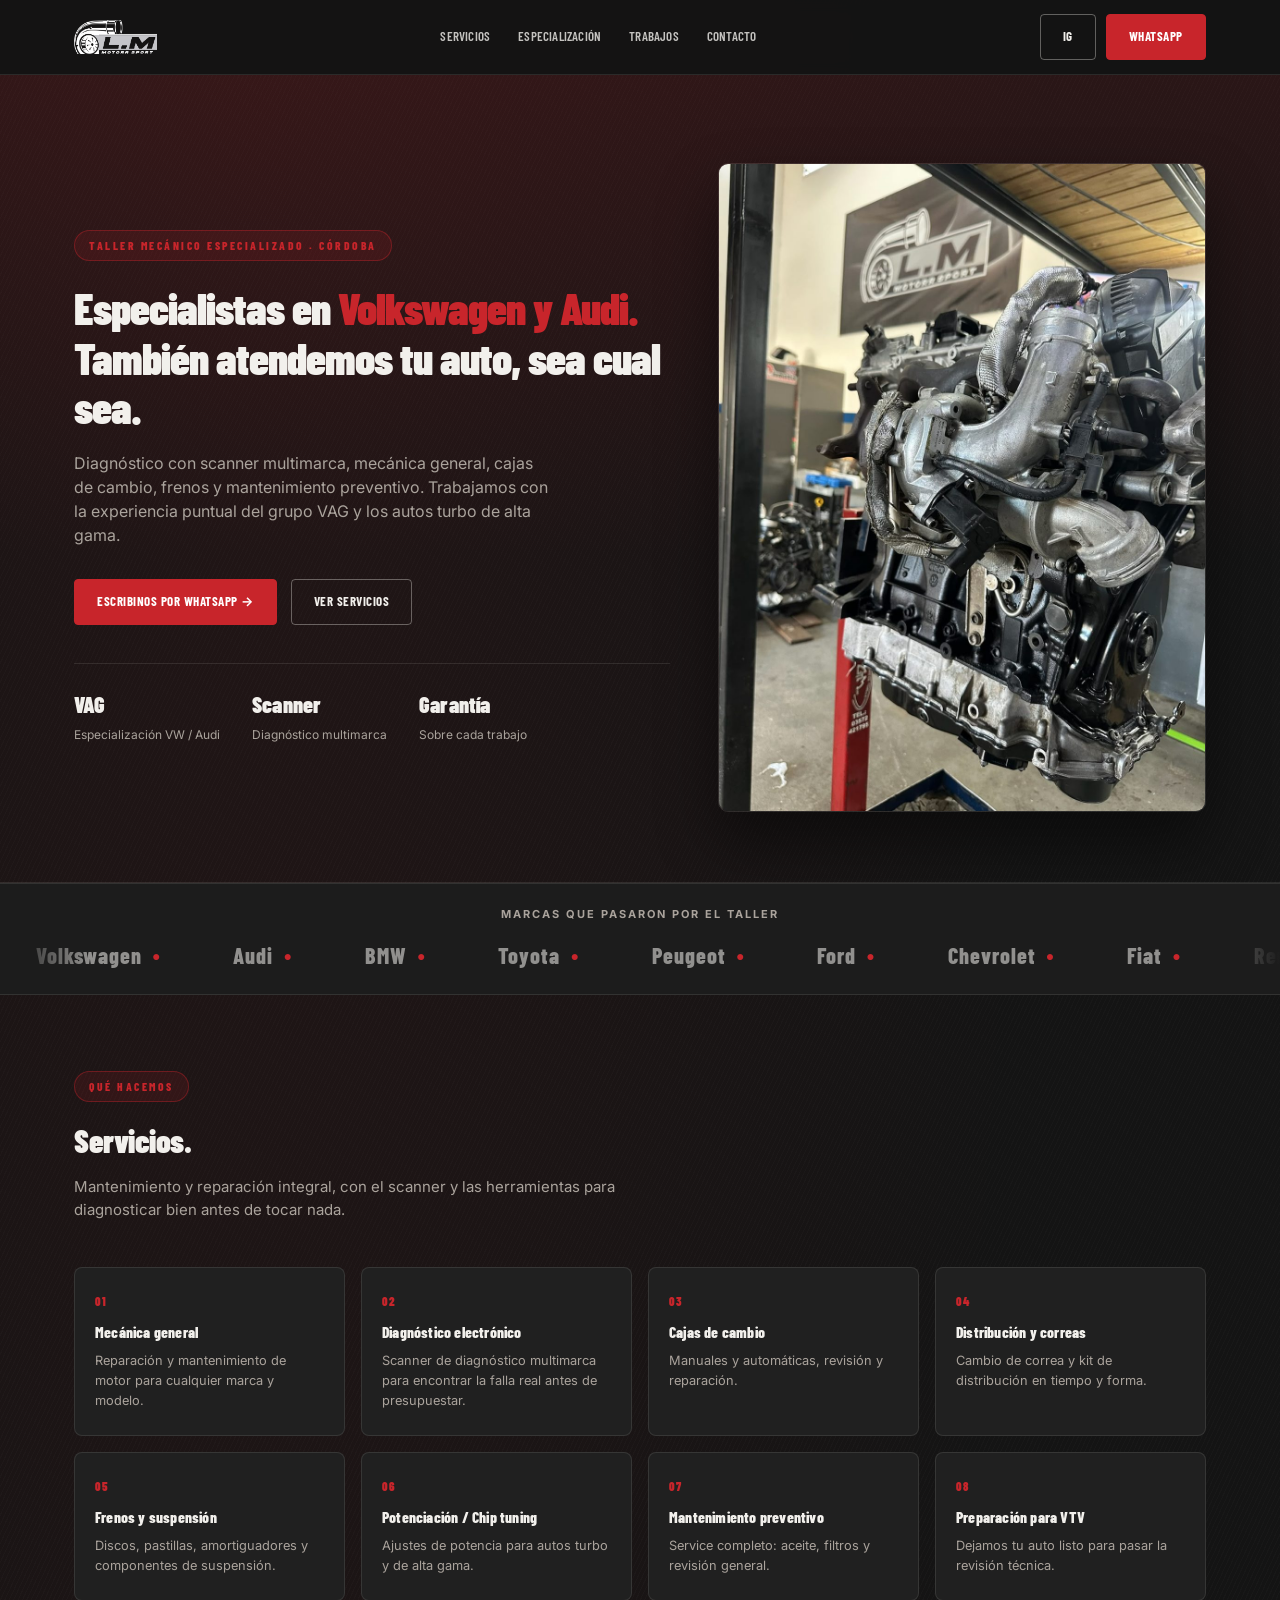
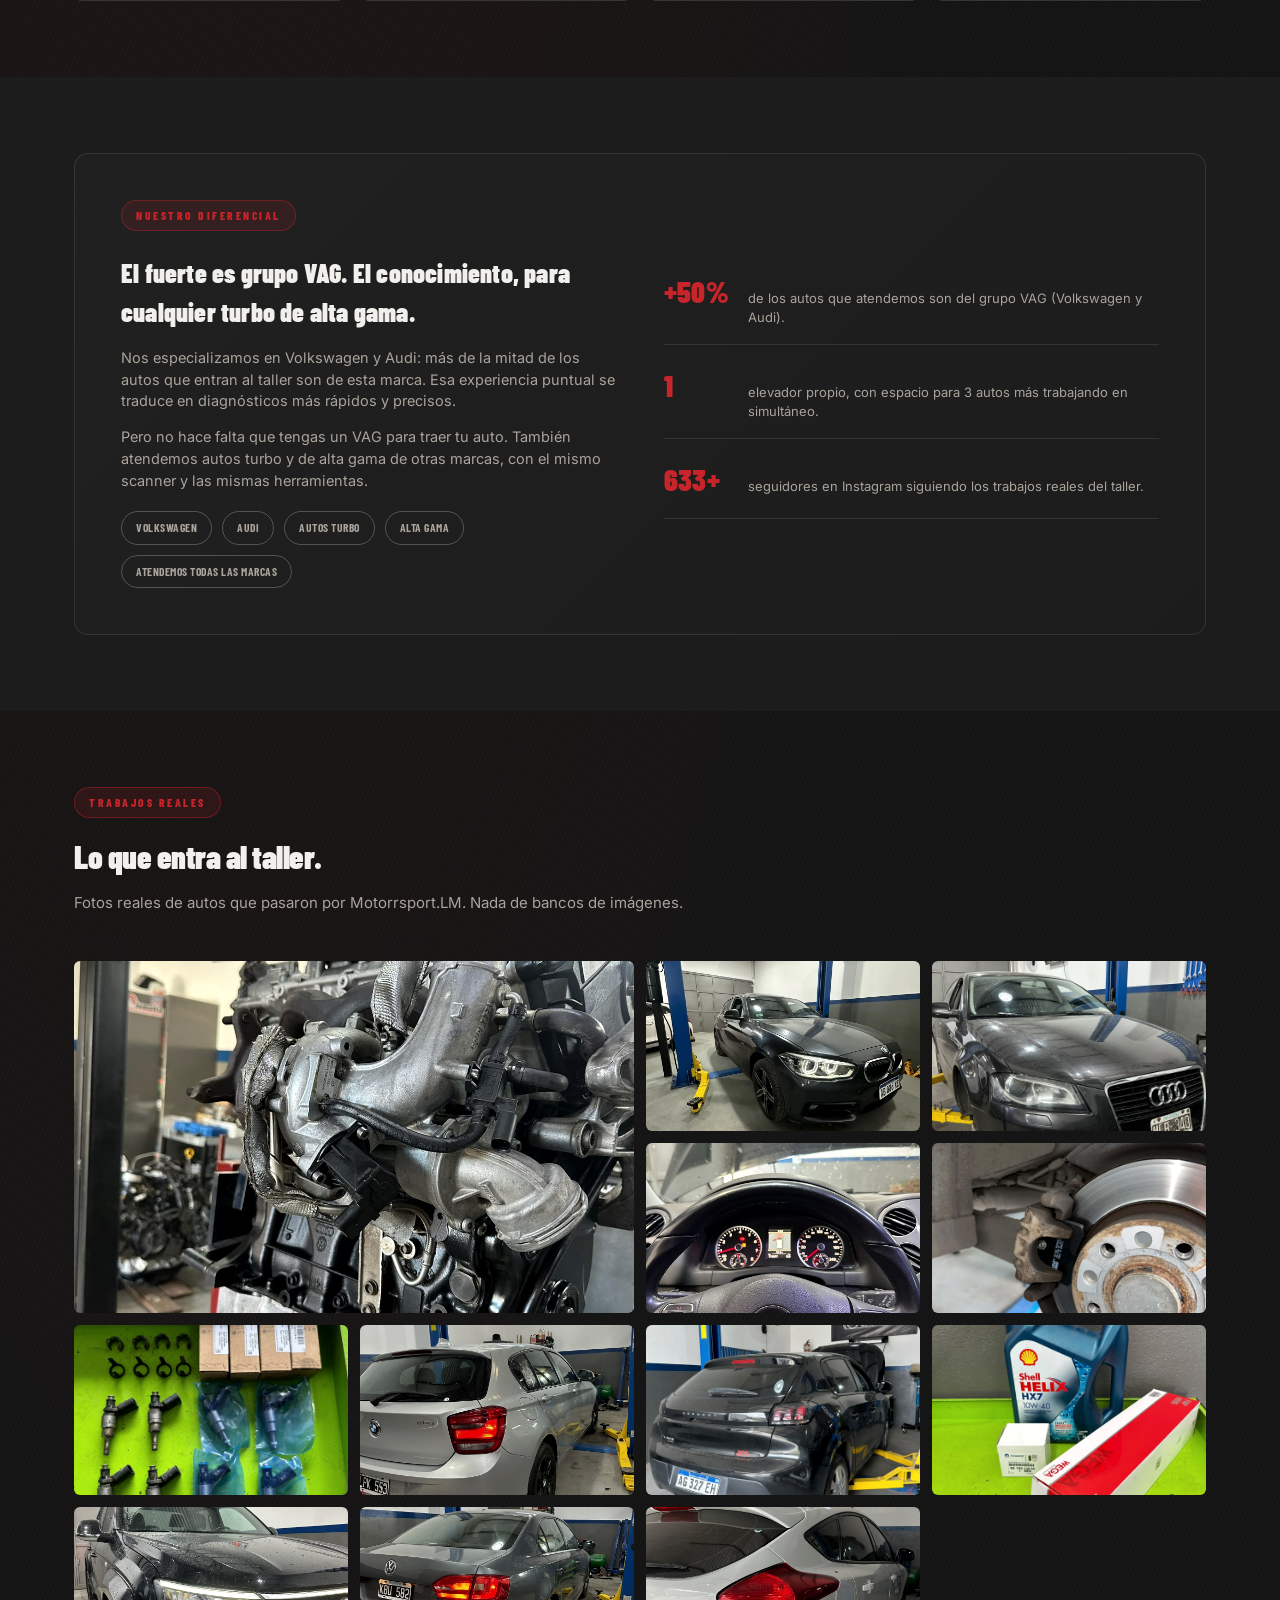
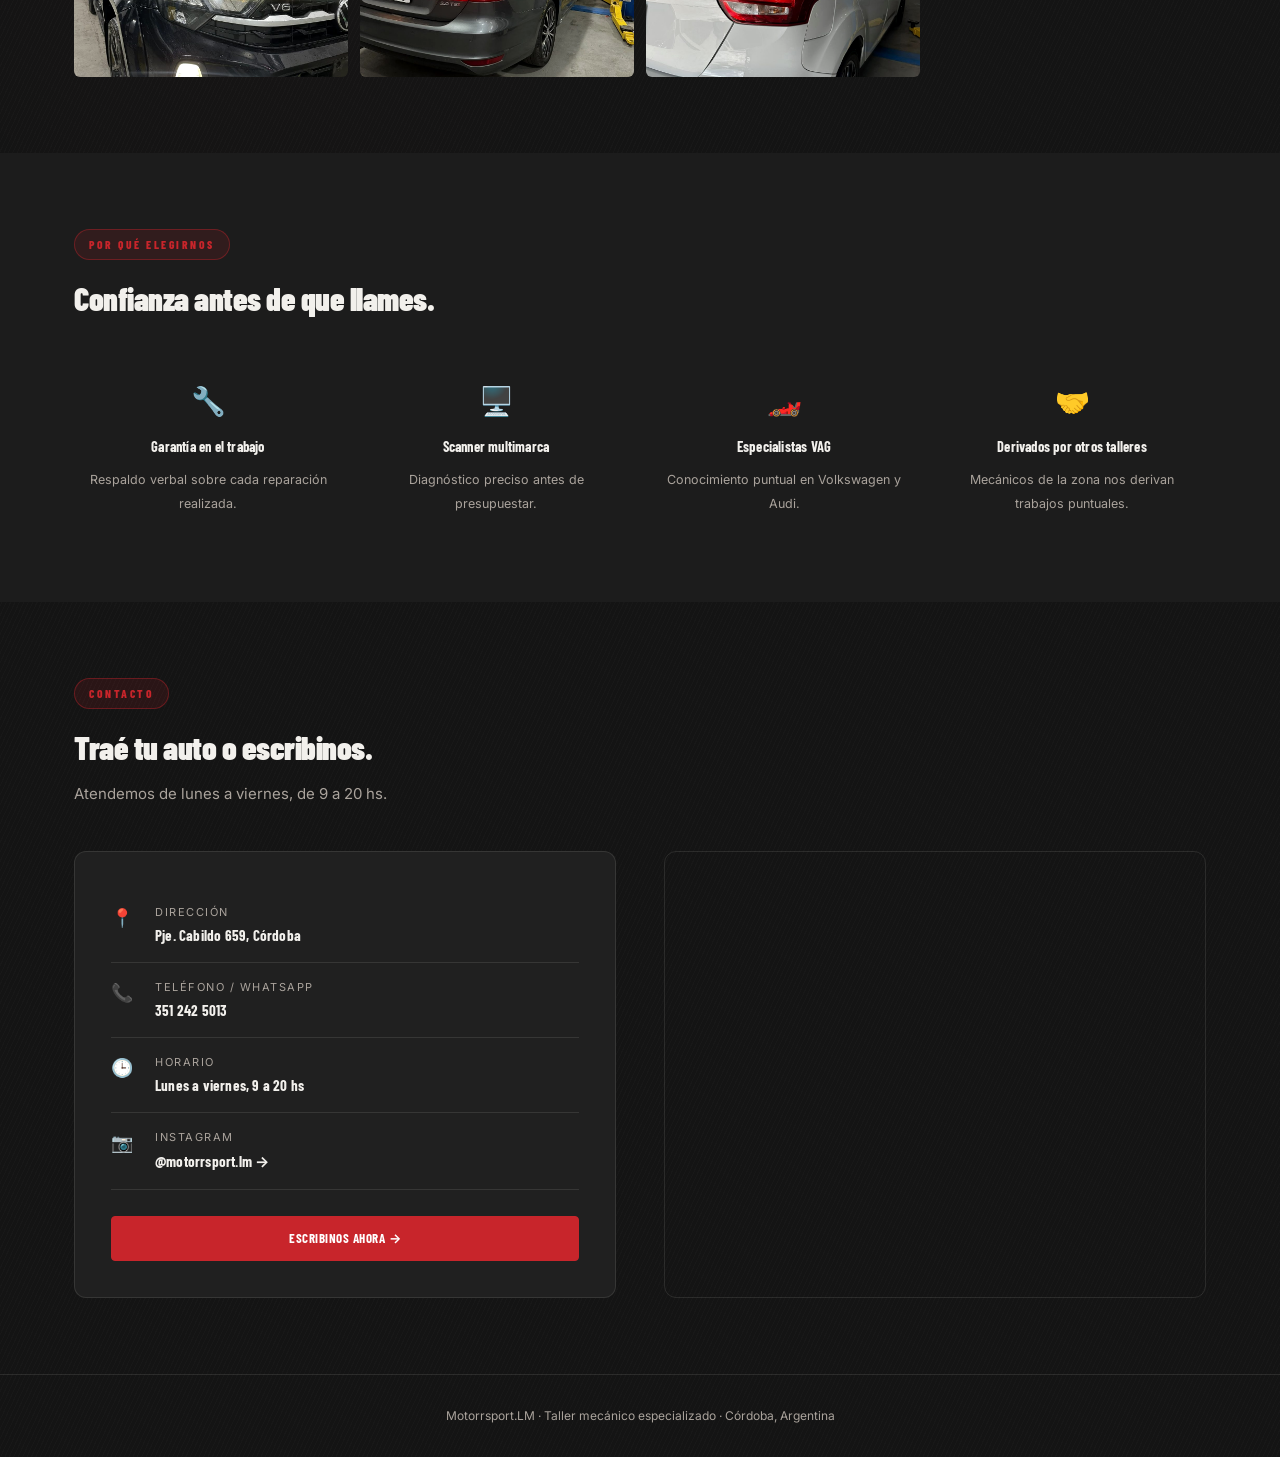
==== index.html @ f55eea0f "Agregar boton de Instagram y carrusel de marcas atendidas" ====
<!DOCTYPE html>
<html lang="es">
<head>
<meta charset="UTF-8"/>
<meta name="viewport" content="width=device-width, initial-scale=1.0"/>
<title>Motorrsport.LM | Taller mecánico especializado en VAG — Córdoba</title>
<meta name="description" content="Taller mecánico especializado en Volkswagen y Audi en Córdoba. Diagnóstico con scanner multimarca, mecánica general, cajas de cambio, frenos y más. También atendemos otras marcas."/>
<link rel="preconnect" href="https://fonts.googleapis.com">
<link rel="preconnect" href="https://fonts.gstatic.com" crossorigin>
<link href="https://fonts.googleapis.com/css2?family=Barlow+Condensed:wght@600;700;800;900&family=Inter:wght@400;500;600;700&display=swap" rel="stylesheet">
<style>
:root{
  --bg:#141414;
  --bg2:#1c1c1c;
  --panel:#202020;
  --red:#C8252B;
  --red2:#8f1c21;
  --ink:#F2F0EC;
  --muted:#aaa39c;
  --line:rgba(242,240,236,.1);
}
*{margin:0;padding:0;box-sizing:border-box;}
html{scroll-behavior:smooth;}
body{
  background:var(--bg);
  color:var(--ink);
  font-family:'Inter',-apple-system,BlinkMacSystemFont,Arial,sans-serif;
  line-height:1.5;
}
h1,h2,h3,
.nav-links a,
.eyebrow,
.btn,
.svc-title,
.svc-num,
.vag-box h3,
.vag-stat b,
.sec-head h2,
.hero-facts .f b,
.trust-card b,
.c-v,
.tag{
  font-family:'Barlow Condensed','Inter',sans-serif;
  letter-spacing:.2px;
}
img{max-width:100%;display:block;}
a{color:inherit;}
.wrap{max-width:1180px;margin:0 auto;padding:0 24px;}

/* textura metálica sutil de fondo */
.metal-bg{
  background-image:
    repeating-linear-gradient(115deg, rgba(255,255,255,.015) 0px, rgba(255,255,255,.015) 1px, transparent 1px, transparent 4px),
    radial-gradient(ellipse at 20% 0%, rgba(200,37,43,.08), transparent 55%);
}

/* NAV */
header{
  position:sticky; top:0; z-index:50;
  background:rgba(20,20,20,.92);
  backdrop-filter:blur(6px);
  border-bottom:1px solid var(--line);
}
nav{display:flex;align-items:center;justify-content:space-between;padding:14px 0;}
.logo-nav img{height:34px;width:auto;}
.nav-links{display:flex;gap:28px;font-size:13px;letter-spacing:.5px;text-transform:uppercase;font-weight:600;}
.nav-links a{opacity:.8;text-decoration:none;transition:opacity .2s;}
.nav-links a:hover{opacity:1;color:var(--red);}
.btn{
  display:inline-flex;align-items:center;gap:8px;
  background:var(--red); color:#fff; font-weight:700; font-size:13px;
  letter-spacing:.5px; text-transform:uppercase;
  padding:12px 22px; border-radius:4px; text-decoration:none;
  border:1px solid var(--red);
  transition:background .2s;
}
.btn:hover{background:var(--red2);}
.btn-outline{background:transparent;border:1px solid rgba(242,240,236,.35);color:var(--ink);}
.btn-outline:hover{border-color:var(--red);color:var(--red);background:transparent;}
@media (max-width:760px){ .nav-links{display:none;} }

/* HERO */
.hero{
  position:relative;
  padding:88px 0 70px;
  border-bottom:1px solid var(--line);
  overflow:hidden;
}
.hero::before{
  content:'';position:absolute;inset:0;
  background:linear-gradient(180deg, rgba(200,37,43,.12), transparent 60%);
  pointer-events:none;
}
.hero-grid{display:grid;grid-template-columns:1.1fr .9fr;gap:48px;align-items:center;position:relative;z-index:2;}
@media (max-width:860px){ .hero-grid{grid-template-columns:1fr;} }
.eyebrow{
  display:inline-block; font-size:11.5px; font-weight:800; letter-spacing:2.5px;
  text-transform:uppercase; color:var(--red); background:rgba(200,37,43,.12);
  border:1px solid rgba(200,37,43,.4); padding:6px 14px; border-radius:100px; margin-bottom:22px;
}
h1{font-size:44px; line-height:1.12; font-weight:900; letter-spacing:-1px; margin-bottom:20px;}
h1 span{color:var(--red);}
.hero-desc{font-size:16px; color:var(--muted); max-width:480px; margin-bottom:32px;}
.hero-cta{display:flex; gap:14px; flex-wrap:wrap; margin-bottom:38px;}
.hero-facts{display:flex; gap:32px; border-top:1px solid var(--line); padding-top:24px;}
.hero-facts .f b{display:block; font-size:22px; font-weight:900;}
.hero-facts .f span{font-size:12px; color:var(--muted);}
.hero-photo{
  border-radius:10px; overflow:hidden; border:1px solid var(--line);
  box-shadow:0 30px 60px rgba(0,0,0,.45);
}

/* MARCAS MARQUEE */
.brands-strip{
  background:var(--bg2); border-top:1px solid var(--line); border-bottom:1px solid var(--line);
  padding:22px 0; overflow:hidden; position:relative;
}
.brands-strip::before, .brands-strip::after{
  content:''; position:absolute; top:0; bottom:0; width:90px; z-index:2; pointer-events:none;
}
.brands-strip::before{ left:0; background:linear-gradient(90deg, var(--bg2), transparent); }
.brands-strip::after{ right:0; background:linear-gradient(-90deg, var(--bg2), transparent); }
.brands-label{
  text-align:center; font-size:11px; letter-spacing:2px; text-transform:uppercase;
  color:var(--muted); margin-bottom:16px; font-weight:700;
}
.brands-track{display:flex; width:max-content; animation:brandsScroll 28s linear infinite;}
.brands-track:hover{animation-play-state:paused;}
.brand-item{
  display:flex; align-items:center; gap:10px;
  font-family:'Barlow Condensed',sans-serif; font-weight:800; font-size:22px; letter-spacing:1px;
  color:rgba(242,240,236,.55); white-space:nowrap; padding:0 36px;
}
.brand-item .dot{color:var(--red); font-size:14px;}
@keyframes brandsScroll{ from{transform:translateX(0);} to{transform:translateX(-50%);} }

/* SECTION HEAD */
.sec{padding:76px 0;}
.sec-head{max-width:620px; margin-bottom:46px;}
.sec-head .eyebrow{margin-bottom:14px;}
.sec-head h2{font-size:32px; font-weight:900; letter-spacing:-.5px; margin-bottom:12px;}
.sec-head p{color:var(--muted); font-size:15px;}
.alt{background:var(--bg2);}

/* SERVICIOS */
.servicios-grid{display:grid; grid-template-columns:repeat(4,1fr); gap:16px;}
@media (max-width:900px){ .servicios-grid{grid-template-columns:repeat(2,1fr);} }
@media (max-width:520px){ .servicios-grid{grid-template-columns:1fr;} }
.svc-card{
  background:var(--panel); border:1px solid var(--line); border-radius:8px;
  padding:24px 20px; transition:border-color .2s, transform .2s;
}
.svc-card:hover{border-color:var(--red); transform:translateY(-3px);}
.svc-num{font-size:12px; font-weight:900; color:var(--red); margin-bottom:10px; letter-spacing:1px;}
.svc-title{font-size:15.5px; font-weight:800; margin-bottom:8px;}
.svc-desc{font-size:12.8px; color:var(--muted); line-height:1.55;}

/* ESPECIALIZACION */
.vag-box{
  display:grid; grid-template-columns:1fr 1fr; gap:48px; align-items:center;
  background:linear-gradient(135deg, var(--panel), var(--bg2));
  border:1px solid var(--line); border-radius:14px; padding:46px;
}
@media (max-width:860px){ .vag-box{grid-template-columns:1fr; padding:30px;} }
.vag-box h3{font-size:26px; font-weight:900; margin-bottom:16px;}
.vag-box p{color:var(--muted); font-size:14.5px; margin-bottom:14px;}
.tag-row{display:flex; gap:10px; flex-wrap:wrap; margin-top:20px;}
.tag{
  font-size:11.5px; font-weight:700; letter-spacing:.5px; text-transform:uppercase;
  border:1px solid rgba(242,240,236,.25); padding:7px 14px; border-radius:100px; color:var(--muted);
}
.vag-stats{display:flex; flex-direction:column; gap:18px;}
.vag-stat{display:flex; align-items:baseline; gap:14px; border-bottom:1px solid var(--line); padding-bottom:16px;}
.vag-stat b{font-size:30px; font-weight:900; color:var(--red); min-width:70px;}
.vag-stat span{font-size:13px; color:var(--muted);}

/* GALERIA */
.gallery-grid{
  display:grid; grid-template-columns:repeat(4,1fr); grid-auto-rows:170px; gap:12px;
}
.gallery-grid img{width:100%; height:100%; object-fit:cover; border-radius:6px; filter:grayscale(.1) contrast(1.05);}
.gallery-grid .big{grid-column:span 2; grid-row:span 2;}
@media (max-width:900px){ .gallery-grid{grid-template-columns:repeat(2,1fr); grid-auto-rows:150px;} .gallery-grid .big{grid-column:span 2; grid-row:span 1;} }

/* CONFIANZA */
.trust-grid{display:grid; grid-template-columns:repeat(4,1fr); gap:20px;}
@media (max-width:900px){ .trust-grid{grid-template-columns:repeat(2,1fr);} }
.trust-card{text-align:center; padding:12px;}
.trust-ico{font-size:28px; margin-bottom:14px;}
.trust-card b{display:block; font-size:14.5px; margin-bottom:8px;}
.trust-card span{font-size:12.5px; color:var(--muted);}

/* CONTACTO */
.contact-grid{display:grid; grid-template-columns:1fr 1fr; gap:48px;}
@media (max-width:860px){ .contact-grid{grid-template-columns:1fr;} }
.contact-card{background:var(--panel); border:1px solid var(--line); border-radius:12px; padding:36px;}
.c-row{display:flex; gap:16px; padding:16px 0; border-bottom:1px solid var(--line);}
.c-row:last-child{border-bottom:none;}
.c-ico{font-size:18px; width:28px;}
.c-t{font-size:11px; letter-spacing:1.5px; text-transform:uppercase; color:var(--muted); margin-bottom:3px;}
.c-v{font-size:15px; font-weight:700;}
.map-frame{border-radius:12px; overflow:hidden; border:1px solid var(--line); min-height:320px;}
.map-frame iframe{width:100%; height:100%; min-height:320px; border:0; filter:invert(.92) hue-rotate(180deg) contrast(.9);}

footer{border-top:1px solid var(--line); padding:32px 0; text-align:center; font-size:12px; color:var(--muted);}
.fade-in{opacity:0; transform:translateY(16px); transition:opacity .6s ease, transform .6s ease;}
.fade-in.show{opacity:1; transform:none;}
</style>
</head>
<body class="metal-bg">

<header>
  <div class="wrap">
    <nav>
      <div class="logo-nav"><img src="assets/logo-blanco.png" alt="Motorrsport.LM"/></div>
      <div class="nav-links">
        <a href="#servicios">Servicios</a>
        <a href="#especializacion">Especialización</a>
        <a href="#trabajos">Trabajos</a>
        <a href="#contacto">Contacto</a>
      </div>
      <div style="display:flex; gap:10px;">
        <a class="btn btn-outline" href="https://instagram.com/motorrsport.lm" target="_blank" rel="noopener" aria-label="Instagram">IG</a>
        <a class="btn" href="https://wa.me/5493512425013?text=Hola!%20Quiero%20consultar%20sobre%20mi%20auto" target="_blank" rel="noopener">WhatsApp</a>
      </div>
    </nav>
  </div>
</header>

<section class="hero">
  <div class="wrap hero-grid">
    <div>
      <div class="eyebrow">Taller mecánico especializado · Córdoba</div>
      <h1>Especialistas en <span>Volkswagen y Audi.</span><br/>También atendemos tu auto, sea cual sea.</h1>
      <p class="hero-desc">Diagnóstico con scanner multimarca, mecánica general, cajas de cambio, frenos y mantenimiento preventivo. Trabajamos con la experiencia puntual del grupo VAG y los autos turbo de alta gama.</p>
      <div class="hero-cta">
        <a class="btn" href="https://wa.me/5493512425013?text=Hola!%20Quiero%20consultar%20sobre%20mi%20auto" target="_blank" rel="noopener">Escribinos por WhatsApp →</a>
        <a class="btn btn-outline" href="#servicios">Ver servicios</a>
      </div>
      <div class="hero-facts">
        <div class="f"><b>VAG</b><span>Especialización VW / Audi</span></div>
        <div class="f"><b>Scanner</b><span>Diagnóstico multimarca</span></div>
        <div class="f"><b>Garantía</b><span>Sobre cada trabajo</span></div>
      </div>
    </div>
    <div class="hero-photo">
      <img src="assets/gallery/motor-vag-reconstruido.jpg" alt="Motor VAG reconstruido en Motorrsport.LM"/>
    </div>
  </div>
</section>

<section class="brands-strip">
  <div class="brands-label">Marcas que pasaron por el taller</div>
  <div class="brands-track" id="brandsTrack"></div>
</section>

<section class="sec" id="servicios">
  <div class="wrap">
    <div class="sec-head">
      <div class="eyebrow">Qué hacemos</div>
      <h2>Servicios.</h2>
      <p>Mantenimiento y reparación integral, con el scanner y las herramientas para diagnosticar bien antes de tocar nada.</p>
    </div>
    <div class="servicios-grid">
      <div class="svc-card"><div class="svc-num">01</div><div class="svc-title">Mecánica general</div><div class="svc-desc">Reparación y mantenimiento de motor para cualquier marca y modelo.</div></div>
      <div class="svc-card"><div class="svc-num">02</div><div class="svc-title">Diagnóstico electrónico</div><div class="svc-desc">Scanner de diagnóstico multimarca para encontrar la falla real antes de presupuestar.</div></div>
      <div class="svc-card"><div class="svc-num">03</div><div class="svc-title">Cajas de cambio</div><div class="svc-desc">Manuales y automáticas, revisión y reparación.</div></div>
      <div class="svc-card"><div class="svc-num">04</div><div class="svc-title">Distribución y correas</div><div class="svc-desc">Cambio de correa y kit de distribución en tiempo y forma.</div></div>
      <div class="svc-card"><div class="svc-num">05</div><div class="svc-title">Frenos y suspensión</div><div class="svc-desc">Discos, pastillas, amortiguadores y componentes de suspensión.</div></div>
      <div class="svc-card"><div class="svc-num">06</div><div class="svc-title">Potenciación / Chip tuning</div><div class="svc-desc">Ajustes de potencia para autos turbo y de alta gama.</div></div>
      <div class="svc-card"><div class="svc-num">07</div><div class="svc-title">Mantenimiento preventivo</div><div class="svc-desc">Service completo: aceite, filtros y revisión general.</div></div>
      <div class="svc-card"><div class="svc-num">08</div><div class="svc-title">Preparación para VTV</div><div class="svc-desc">Dejamos tu auto listo para pasar la revisión técnica.</div></div>
    </div>
  </div>
</section>

<section class="sec alt" id="especializacion">
  <div class="wrap">
    <div class="vag-box">
      <div>
        <div class="eyebrow">Nuestro diferencial</div>
        <h3>El fuerte es grupo VAG. El conocimiento, para cualquier turbo de alta gama.</h3>
        <p>Nos especializamos en Volkswagen y Audi: más de la mitad de los autos que entran al taller son de esta marca. Esa experiencia puntual se traduce en diagnósticos más rápidos y precisos.</p>
        <p>Pero no hace falta que tengas un VAG para traer tu auto. También atendemos autos turbo y de alta gama de otras marcas, con el mismo scanner y las mismas herramientas.</p>
        <div class="tag-row">
          <span class="tag">Volkswagen</span>
          <span class="tag">Audi</span>
          <span class="tag">Autos turbo</span>
          <span class="tag">Alta gama</span>
          <span class="tag">Atendemos todas las marcas</span>
        </div>
      </div>
      <div class="vag-stats">
        <div class="vag-stat"><b>+50%</b><span>de los autos que atendemos son del grupo VAG (Volkswagen y Audi).</span></div>
        <div class="vag-stat"><b>1</b><span>elevador propio, con espacio para 3 autos más trabajando en simultáneo.</span></div>
        <div class="vag-stat"><b>633+</b><span>seguidores en Instagram siguiendo los trabajos reales del taller.</span></div>
      </div>
    </div>
  </div>
</section>

<section class="sec" id="trabajos">
  <div class="wrap">
    <div class="sec-head">
      <div class="eyebrow">Trabajos reales</div>
      <h2>Lo que entra al taller.</h2>
      <p>Fotos reales de autos que pasaron por Motorrsport.LM. Nada de bancos de imágenes.</p>
    </div>
    <div class="gallery-grid">
      <img class="big" src="assets/gallery/motor-vag-reconstruido.jpg" alt="Motor VAG reconstruido"/>
      <img src="assets/gallery/bmw-1-negro.jpg" alt="BMW Serie 1 en el taller"/>
      <img src="assets/gallery/audi-a3-elevador.jpg" alt="Audi A3 en el elevador"/>
      <img src="assets/gallery/interior-gti.jpg" alt="Interior de un GTI"/>
      <img src="assets/gallery/audi-a3-freno-detalle.jpg" alt="Detalle de freno Audi A3"/>
      <img src="assets/gallery/vento-inyectores.jpg" alt="Inyectores de un Vento"/>
      <img src="assets/gallery/bmw-1-plata.jpg" alt="BMW Serie 1 plateado"/>
      <img src="assets/gallery/peugeot-208-elevador.jpg" alt="Peugeot 208 en el elevador"/>
      <img src="assets/gallery/peugeot-208-aceite.jpg" alt="Service de aceite Peugeot 208"/>
      <img src="assets/gallery/suv-comun.jpg" alt="SUV en el taller"/>
      <img src="assets/gallery/sedan-vag-elevador.jpg" alt="Sedán VAG en el elevador"/>
      <img src="assets/gallery/focus-comun.jpg" alt="Ford Focus en el taller"/>
    </div>
  </div>
</section>

<section class="sec alt">
  <div class="wrap">
    <div class="sec-head">
      <div class="eyebrow">Por qué elegirnos</div>
      <h2>Confianza antes de que llames.</h2>
    </div>
    <div class="trust-grid">
      <div class="trust-card"><div class="trust-ico">🔧</div><b>Garantía en el trabajo</b><span>Respaldo verbal sobre cada reparación realizada.</span></div>
      <div class="trust-card"><div class="trust-ico">🖥️</div><b>Scanner multimarca</b><span>Diagnóstico preciso antes de presupuestar.</span></div>
      <div class="trust-card"><div class="trust-ico">🏎️</div><b>Especialistas VAG</b><span>Conocimiento puntual en Volkswagen y Audi.</span></div>
      <div class="trust-card"><div class="trust-ico">🤝</div><b>Derivados por otros talleres</b><span>Mecánicos de la zona nos derivan trabajos puntuales.</span></div>
    </div>
  </div>
</section>

<section class="sec" id="contacto">
  <div class="wrap">
    <div class="sec-head">
      <div class="eyebrow">Contacto</div>
      <h2>Traé tu auto o escribinos.</h2>
      <p>Atendemos de lunes a viernes, de 9 a 20 hs.</p>
    </div>
    <div class="contact-grid">
      <div class="contact-card">
        <div class="c-row"><div class="c-ico">📍</div><div><div class="c-t">Dirección</div><div class="c-v">Pje. Cabildo 659, Córdoba</div></div></div>
        <div class="c-row"><div class="c-ico">📞</div><div><div class="c-t">Teléfono / WhatsApp</div><div class="c-v">351 242 5013</div></div></div>
        <div class="c-row"><div class="c-ico">🕒</div><div><div class="c-t">Horario</div><div class="c-v">Lunes a viernes, 9 a 20 hs</div></div></div>
        <div class="c-row"><div class="c-ico">📷</div><div><div class="c-t">Instagram</div><a class="c-v" href="https://instagram.com/motorrsport.lm" target="_blank" rel="noopener" style="text-decoration:none;">@motorrsport.lm →</a></div></div>
        <div style="margin-top:26px;">
          <a class="btn" style="width:100%;justify-content:center;" href="https://wa.me/5493512425013?text=Hola!%20Quiero%20consultar%20sobre%20mi%20auto" target="_blank" rel="noopener">Escribinos ahora →</a>
        </div>
      </div>
      <div class="map-frame">
        <iframe src="https://www.google.com/maps?q=Pasaje+Cabildo+659,+Cordoba,+Argentina&output=embed" loading="lazy" referrerpolicy="no-referrer-when-downgrade"></iframe>
      </div>
    </div>
  </div>
</section>

<footer>
  <div class="wrap">Motorrsport.LM · Taller mecánico especializado · Córdoba, Argentina</div>
</footer>

<script>
  const BRANDS = ['Volkswagen','Audi','BMW','Toyota','Peugeot','Ford','Chevrolet','Fiat','Renault','Nissan','Honda','Citroën'];
  const track = document.getElementById('brandsTrack');
  const list = [...BRANDS, ...BRANDS]; // duplicado para loop continuo
  track.innerHTML = list.map(b => `<span class="brand-item">${b}<span class="dot">●</span></span>`).join('');

  const io = new IntersectionObserver((entries)=>{
    entries.forEach(e=>{ if(e.isIntersecting){ e.target.classList.add('show'); } });
  },{threshold:.12});
  document.querySelectorAll('.sec, .hero-grid').forEach(el=>{ el.classList.add('fade-in'); io.observe(el); });
</script>

</body>
</html>
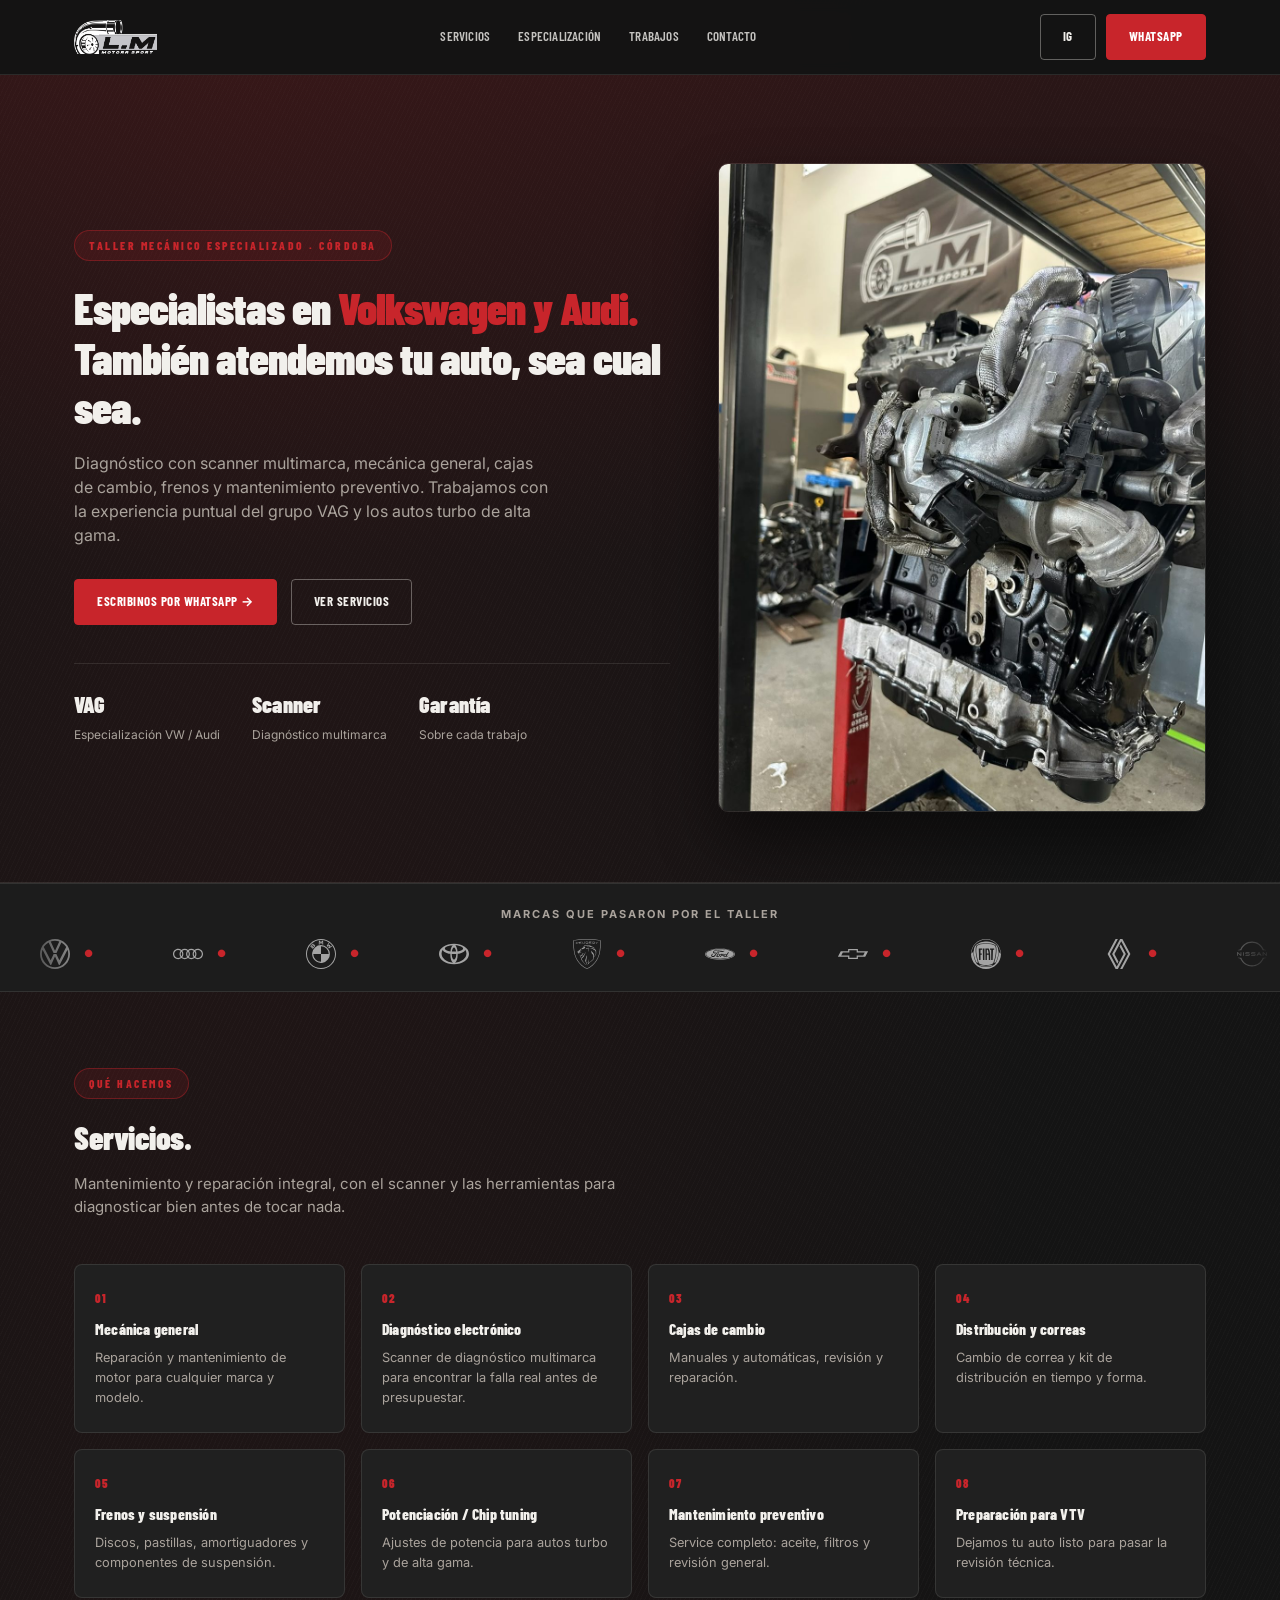
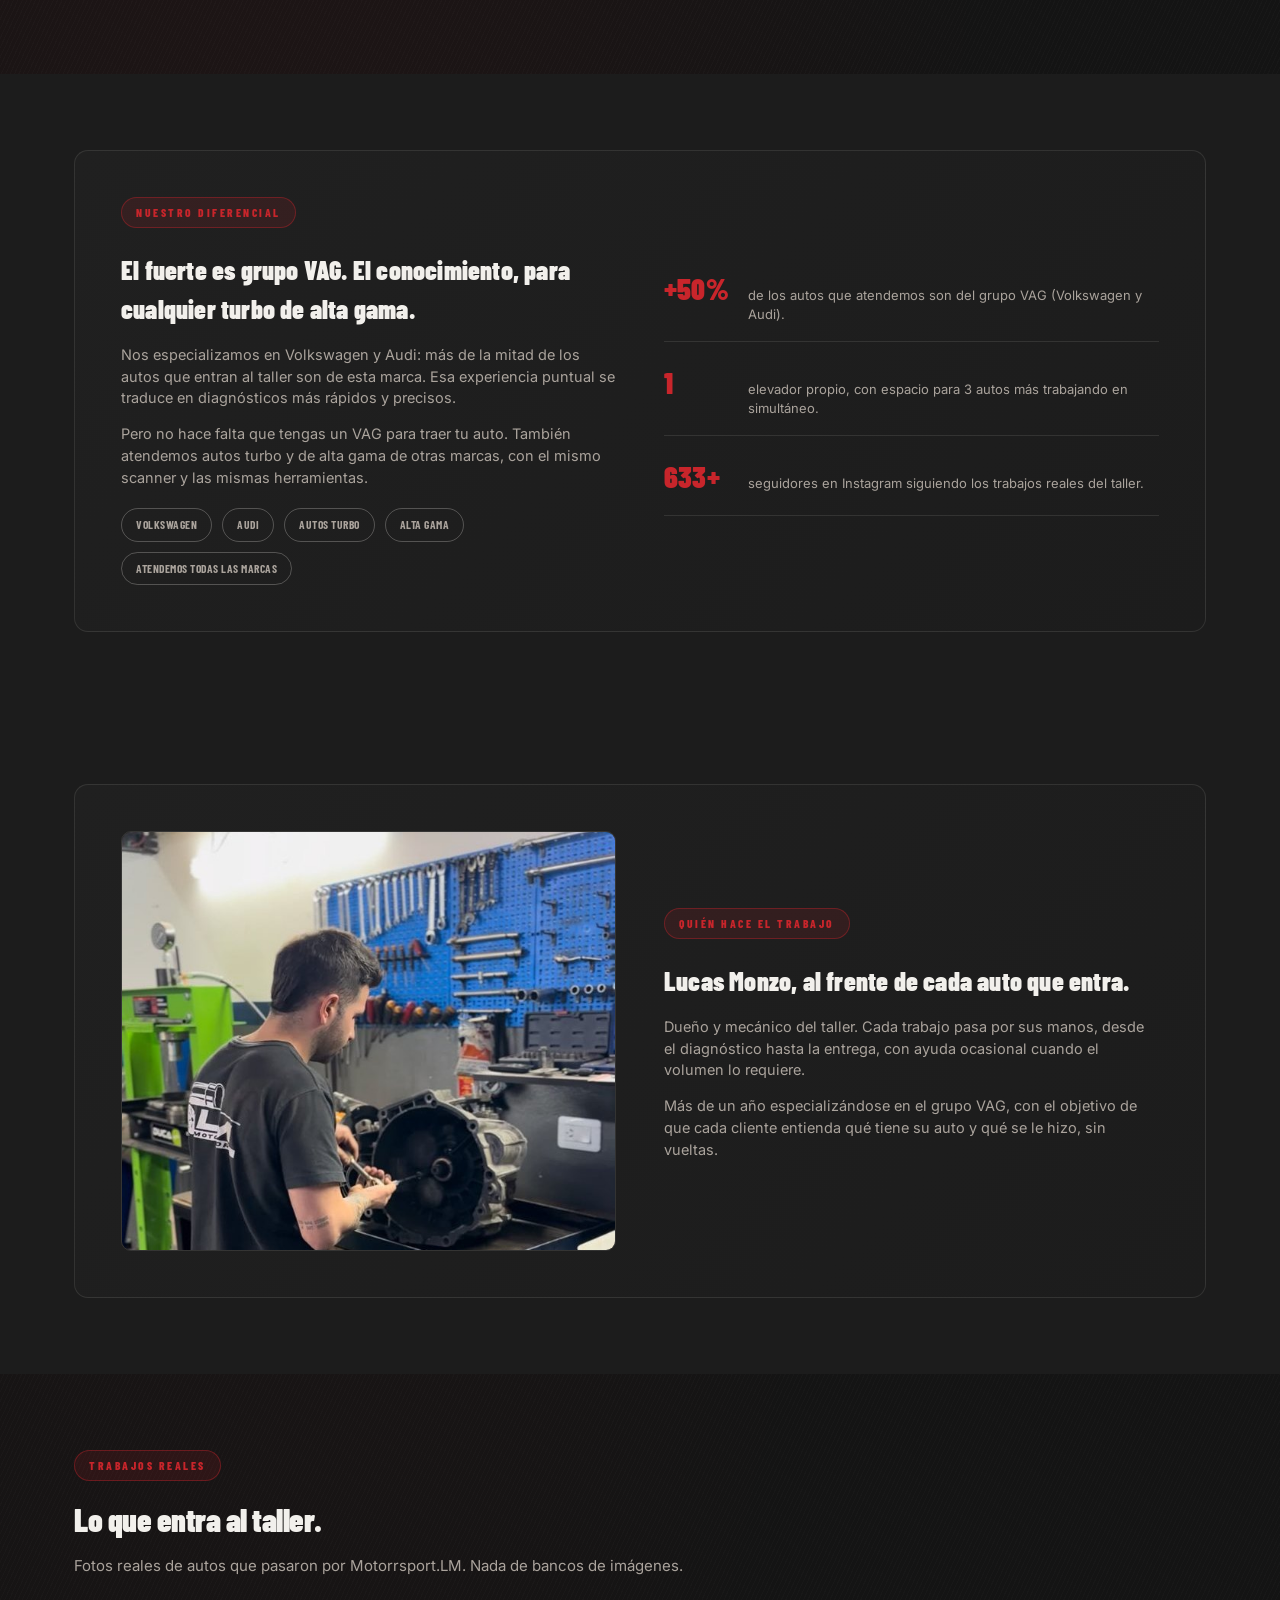
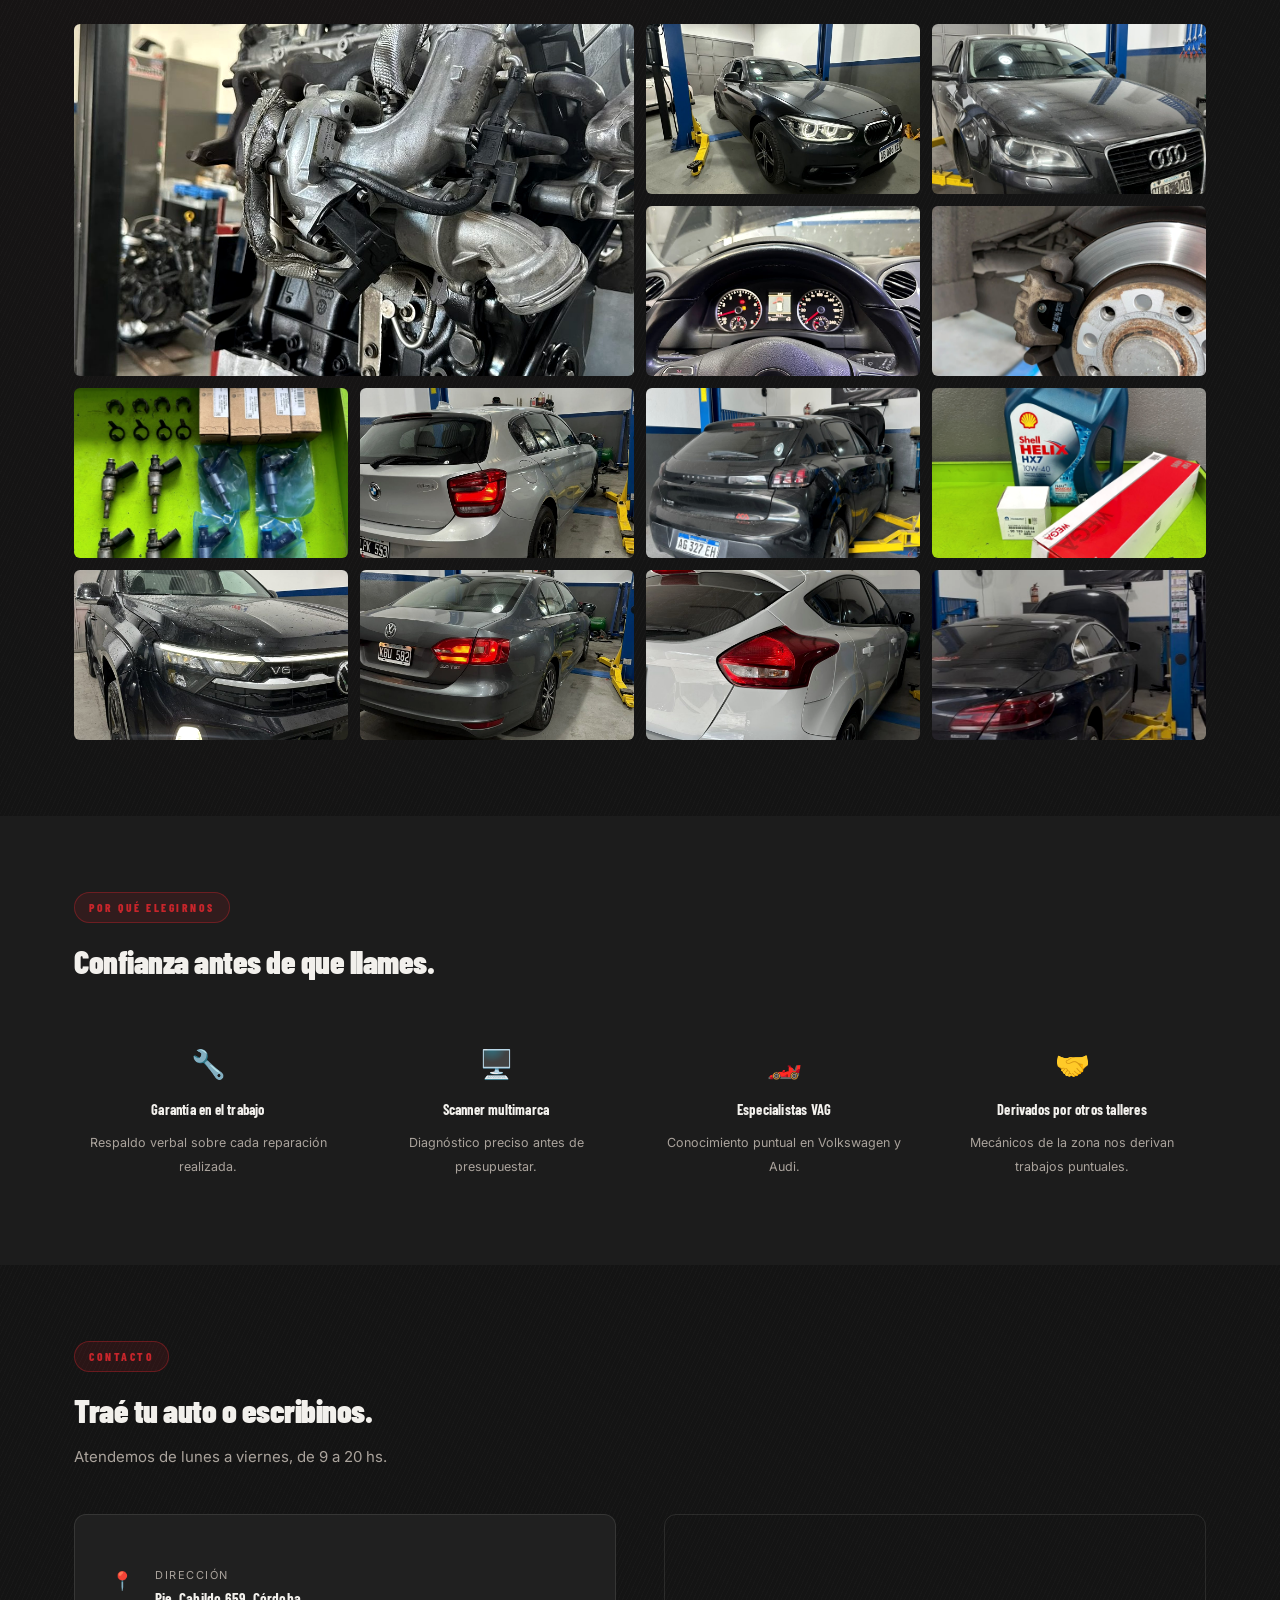
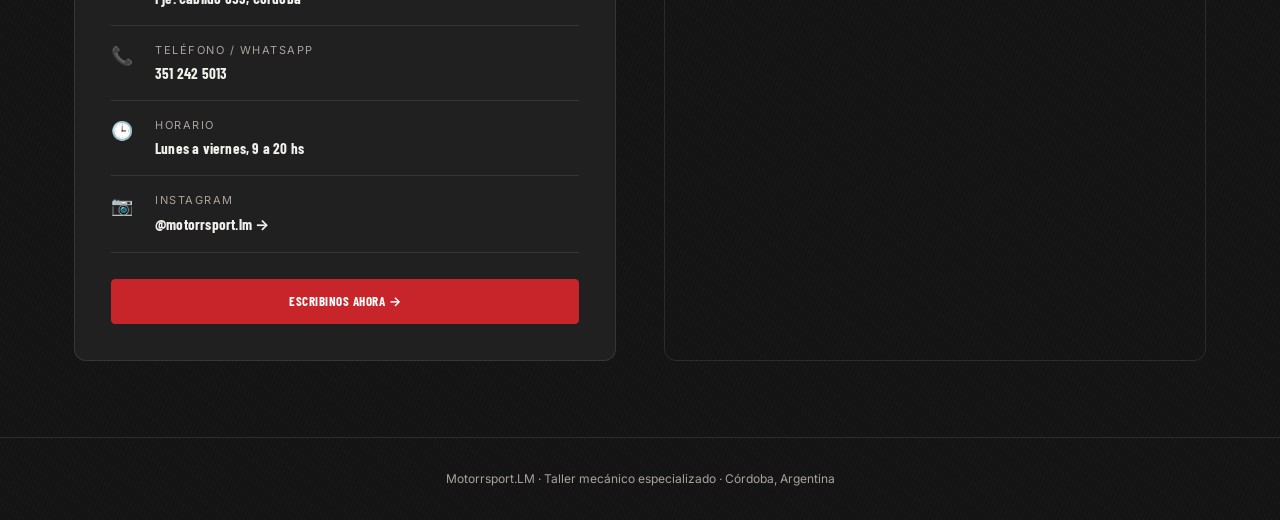
==== commit fa7ebe80: "Logos reales de marcas, foto de Lucas trabajando y nuevo auto en galeria" ====
--- a/index.html
+++ b/index.html
@@ -127,11 +127,12 @@
 .brands-track{display:flex; width:max-content; animation:brandsScroll 28s linear infinite;}
 .brands-track:hover{animation-play-state:paused;}
 .brand-item{
-  display:flex; align-items:center; gap:10px;
-  font-family:'Barlow Condensed',sans-serif; font-weight:800; font-size:22px; letter-spacing:1px;
-  color:rgba(242,240,236,.55); white-space:nowrap; padding:0 36px;
-}
-.brand-item .dot{color:var(--red); font-size:14px;}
+  display:flex; align-items:center; gap:14px;
+  white-space:nowrap; padding:0 40px;
+}
+.brand-item img{height:30px; width:auto; filter:brightness(0) invert(1); opacity:.6; transition:opacity .2s;}
+.brand-item:hover img{opacity:1;}
+.brand-item .dot{color:var(--red); font-size:10px;}
 @keyframes brandsScroll{ from{transform:translateX(0);} to{transform:translateX(-50%);} }
 
 /* SECTION HEAD */
@@ -299,6 +300,22 @@
   </div>
 </section>
 
+<section class="sec alt">
+  <div class="wrap">
+    <div class="vag-box">
+      <div class="hero-photo" style="box-shadow:none; height:420px;">
+        <img src="assets/lucas-trabajando.jpg" alt="Lucas Monzo trabajando en una caja de cambios" style="width:100%; height:100%; object-fit:cover; object-position:50% 25%;"/>
+      </div>
+      <div>
+        <div class="eyebrow">Quién hace el trabajo</div>
+        <h3>Lucas Monzo, al frente de cada auto que entra.</h3>
+        <p>Dueño y mecánico del taller. Cada trabajo pasa por sus manos, desde el diagnóstico hasta la entrega, con ayuda ocasional cuando el volumen lo requiere.</p>
+        <p>Más de un año especializándose en el grupo VAG, con el objetivo de que cada cliente entienda qué tiene su auto y qué se le hizo, sin vueltas.</p>
+      </div>
+    </div>
+  </div>
+</section>
+
 <section class="sec" id="trabajos">
   <div class="wrap">
     <div class="sec-head">
@@ -319,6 +336,7 @@
       <img src="assets/gallery/suv-comun.jpg" alt="SUV en el taller"/>
       <img src="assets/gallery/sedan-vag-elevador.jpg" alt="Sedán VAG en el elevador"/>
       <img src="assets/gallery/focus-comun.jpg" alt="Ford Focus en el taller"/>
+      <img src="assets/gallery/vw-cc-elevador.jpg" alt="Volkswagen CC en el elevador"/>
     </div>
   </div>
 </section>
@@ -367,10 +385,15 @@
 </footer>
 
 <script>
-  const BRANDS = ['Volkswagen','Audi','BMW','Toyota','Peugeot','Ford','Chevrolet','Fiat','Renault','Nissan','Honda','Citroën'];
+  const BRANDS = [
+    {name:'Volkswagen', file:'volkswagen'}, {name:'Audi', file:'audi'}, {name:'BMW', file:'bmw'},
+    {name:'Toyota', file:'toyota'}, {name:'Peugeot', file:'peugeot'}, {name:'Ford', file:'ford'},
+    {name:'Chevrolet', file:'chevrolet'}, {name:'Fiat', file:'fiat'}, {name:'Renault', file:'renault'},
+    {name:'Nissan', file:'nissan'}, {name:'Honda', file:'honda'}, {name:'Citroën', file:'citroen'}
+  ];
   const track = document.getElementById('brandsTrack');
   const list = [...BRANDS, ...BRANDS]; // duplicado para loop continuo
-  track.innerHTML = list.map(b => `<span class="brand-item">${b}<span class="dot">●</span></span>`).join('');
+  track.innerHTML = list.map(b => `<span class="brand-item"><img src="assets/brands/${b.file}.svg" alt="${b.name}" loading="lazy"><span class="dot">●</span></span>`).join('');
 
   const io = new IntersectionObserver((entries)=>{
     entries.forEach(e=>{ if(e.isIntersecting){ e.target.classList.add('show'); } });
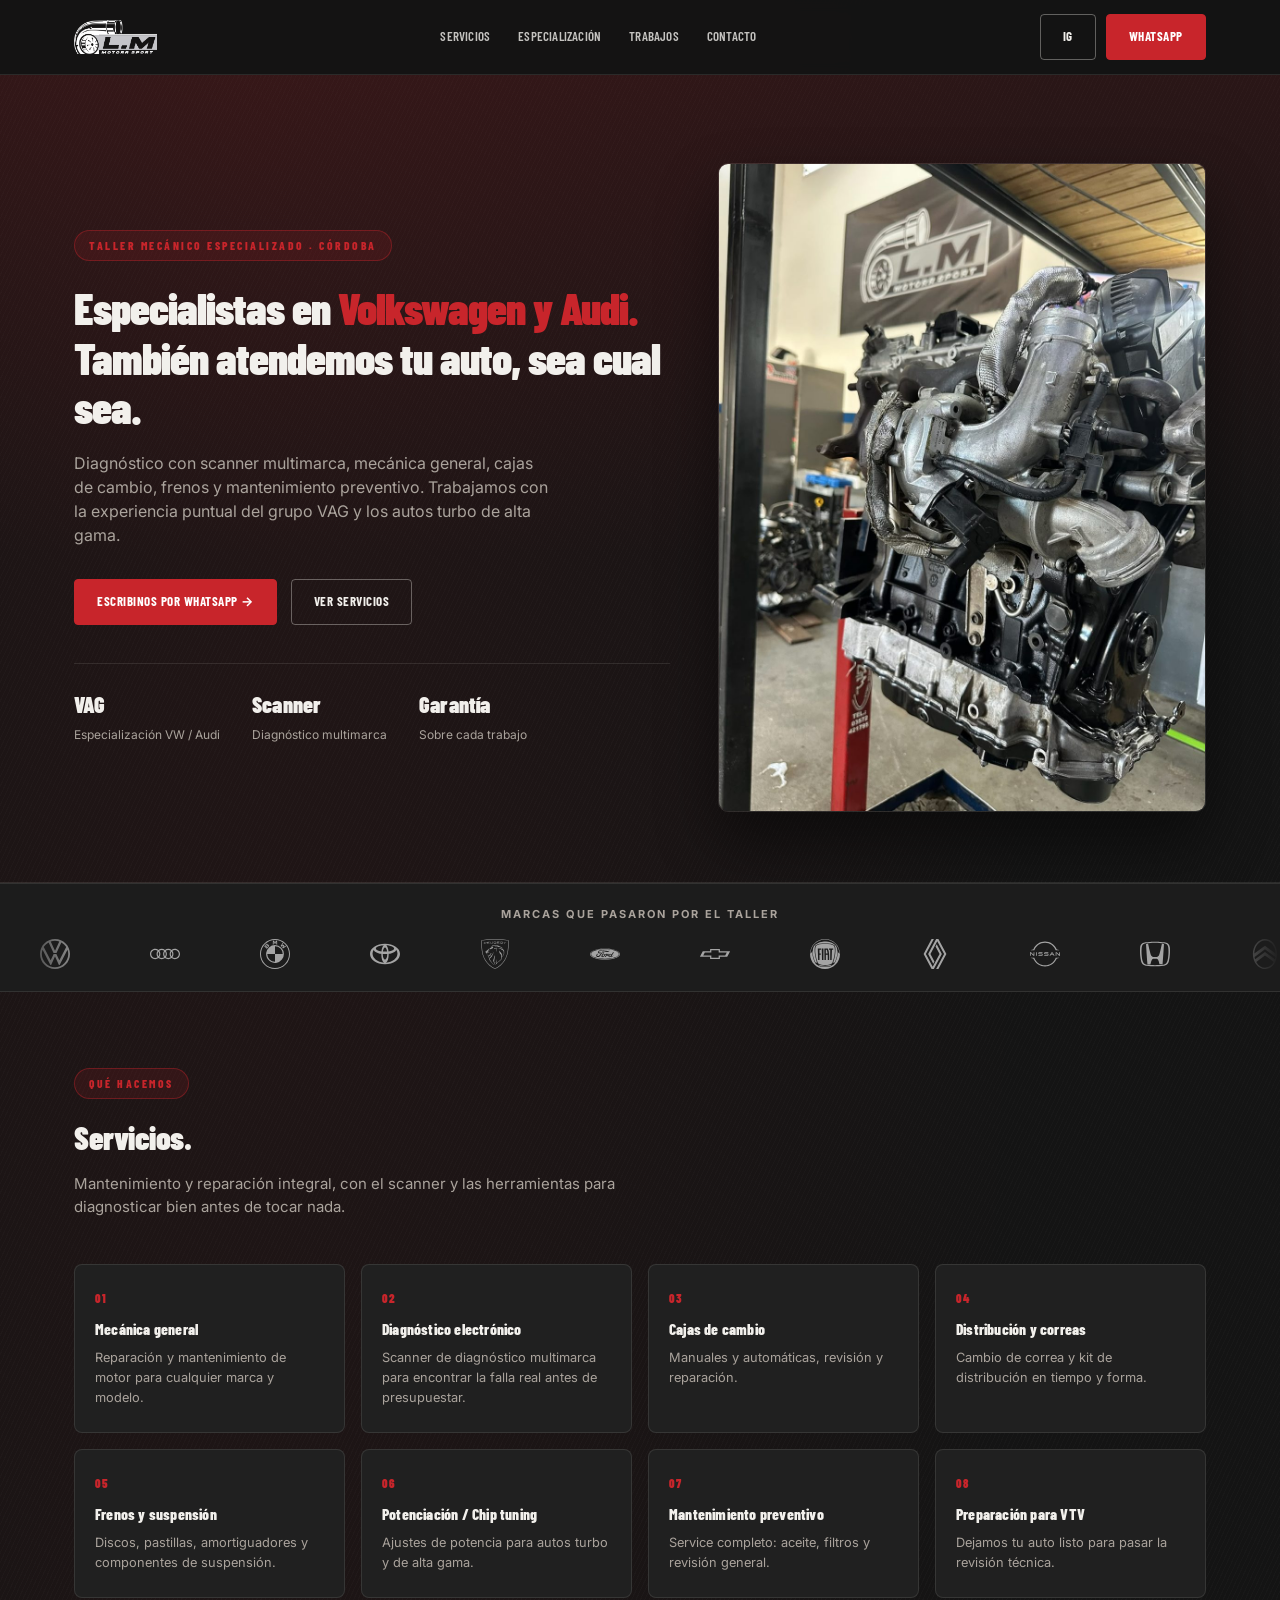
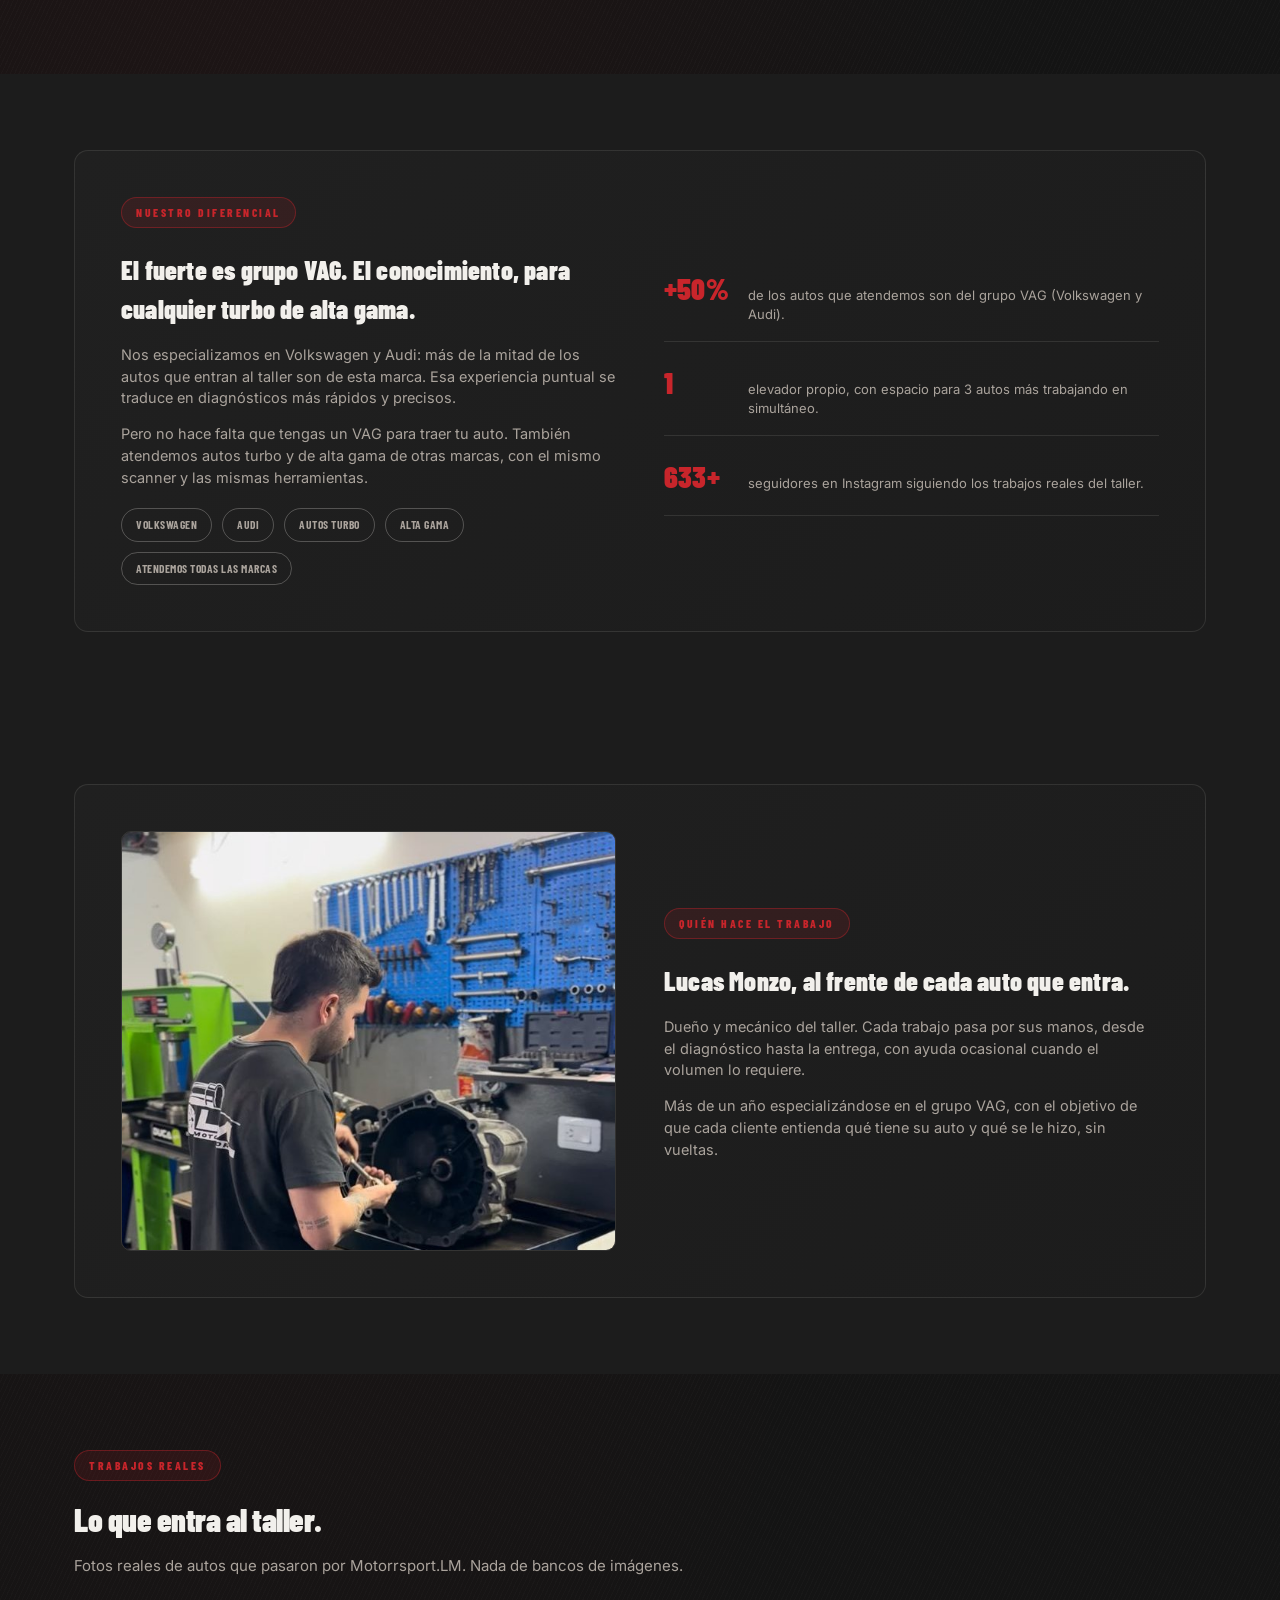
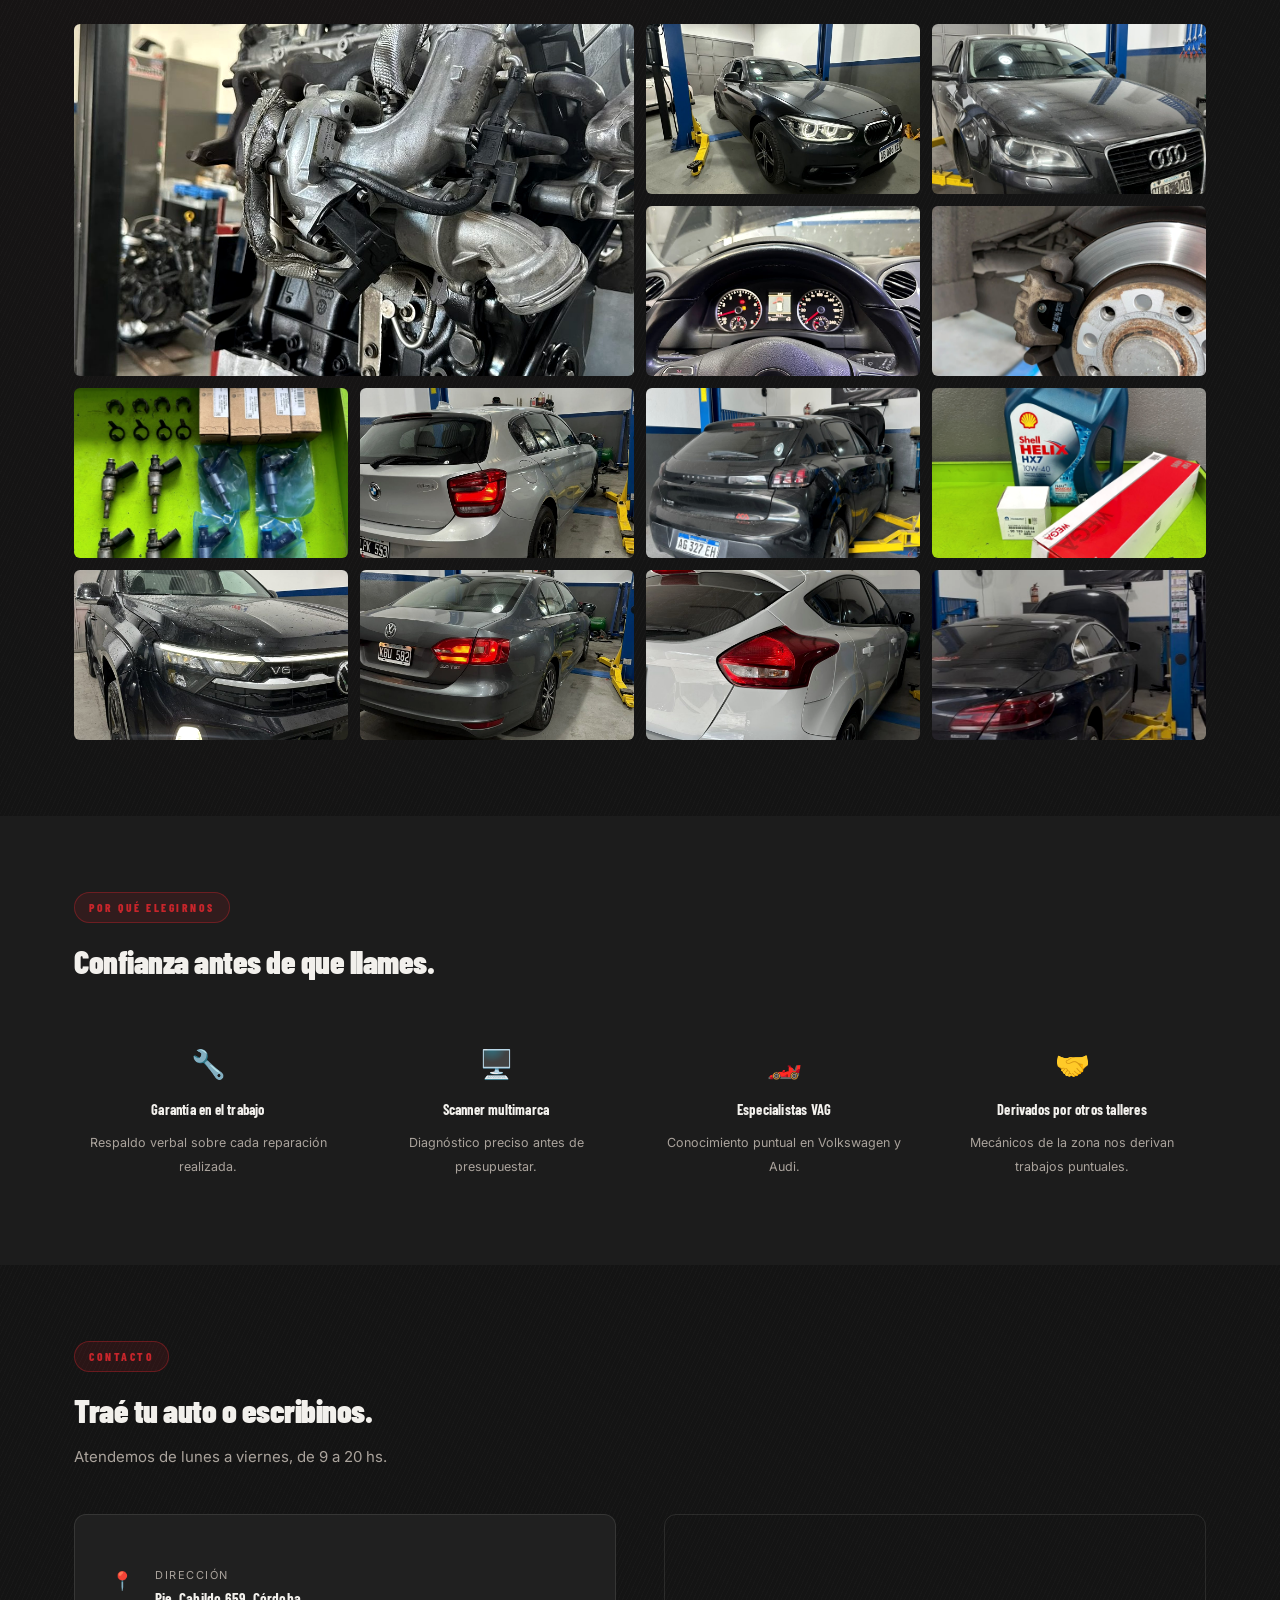
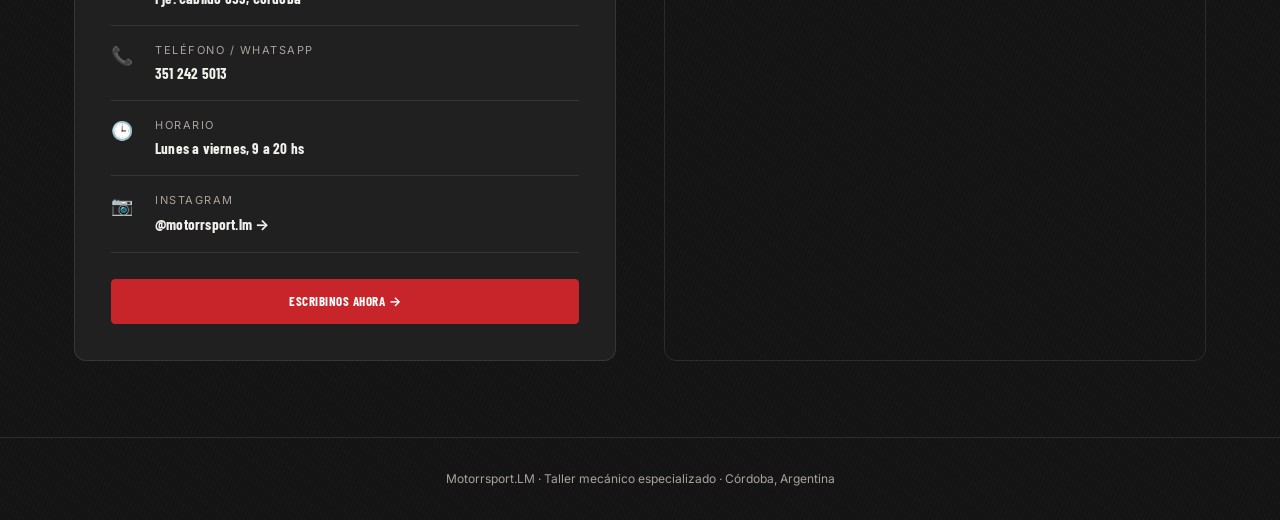
==== commit 7b4f08b0: "Quitar punto separador rojo del carrusel de marcas" ====
--- a/index.html
+++ b/index.html
@@ -393,7 +393,7 @@
   ];
   const track = document.getElementById('brandsTrack');
   const list = [...BRANDS, ...BRANDS]; // duplicado para loop continuo
-  track.innerHTML = list.map(b => `<span class="brand-item"><img src="assets/brands/${b.file}.svg" alt="${b.name}" loading="lazy"><span class="dot">●</span></span>`).join('');
+  track.innerHTML = list.map(b => `<span class="brand-item"><img src="assets/brands/${b.file}.svg" alt="${b.name}" loading="lazy"></span>`).join('');
 
   const io = new IntersectionObserver((entries)=>{
     entries.forEach(e=>{ if(e.isIntersecting){ e.target.classList.add('show'); } });
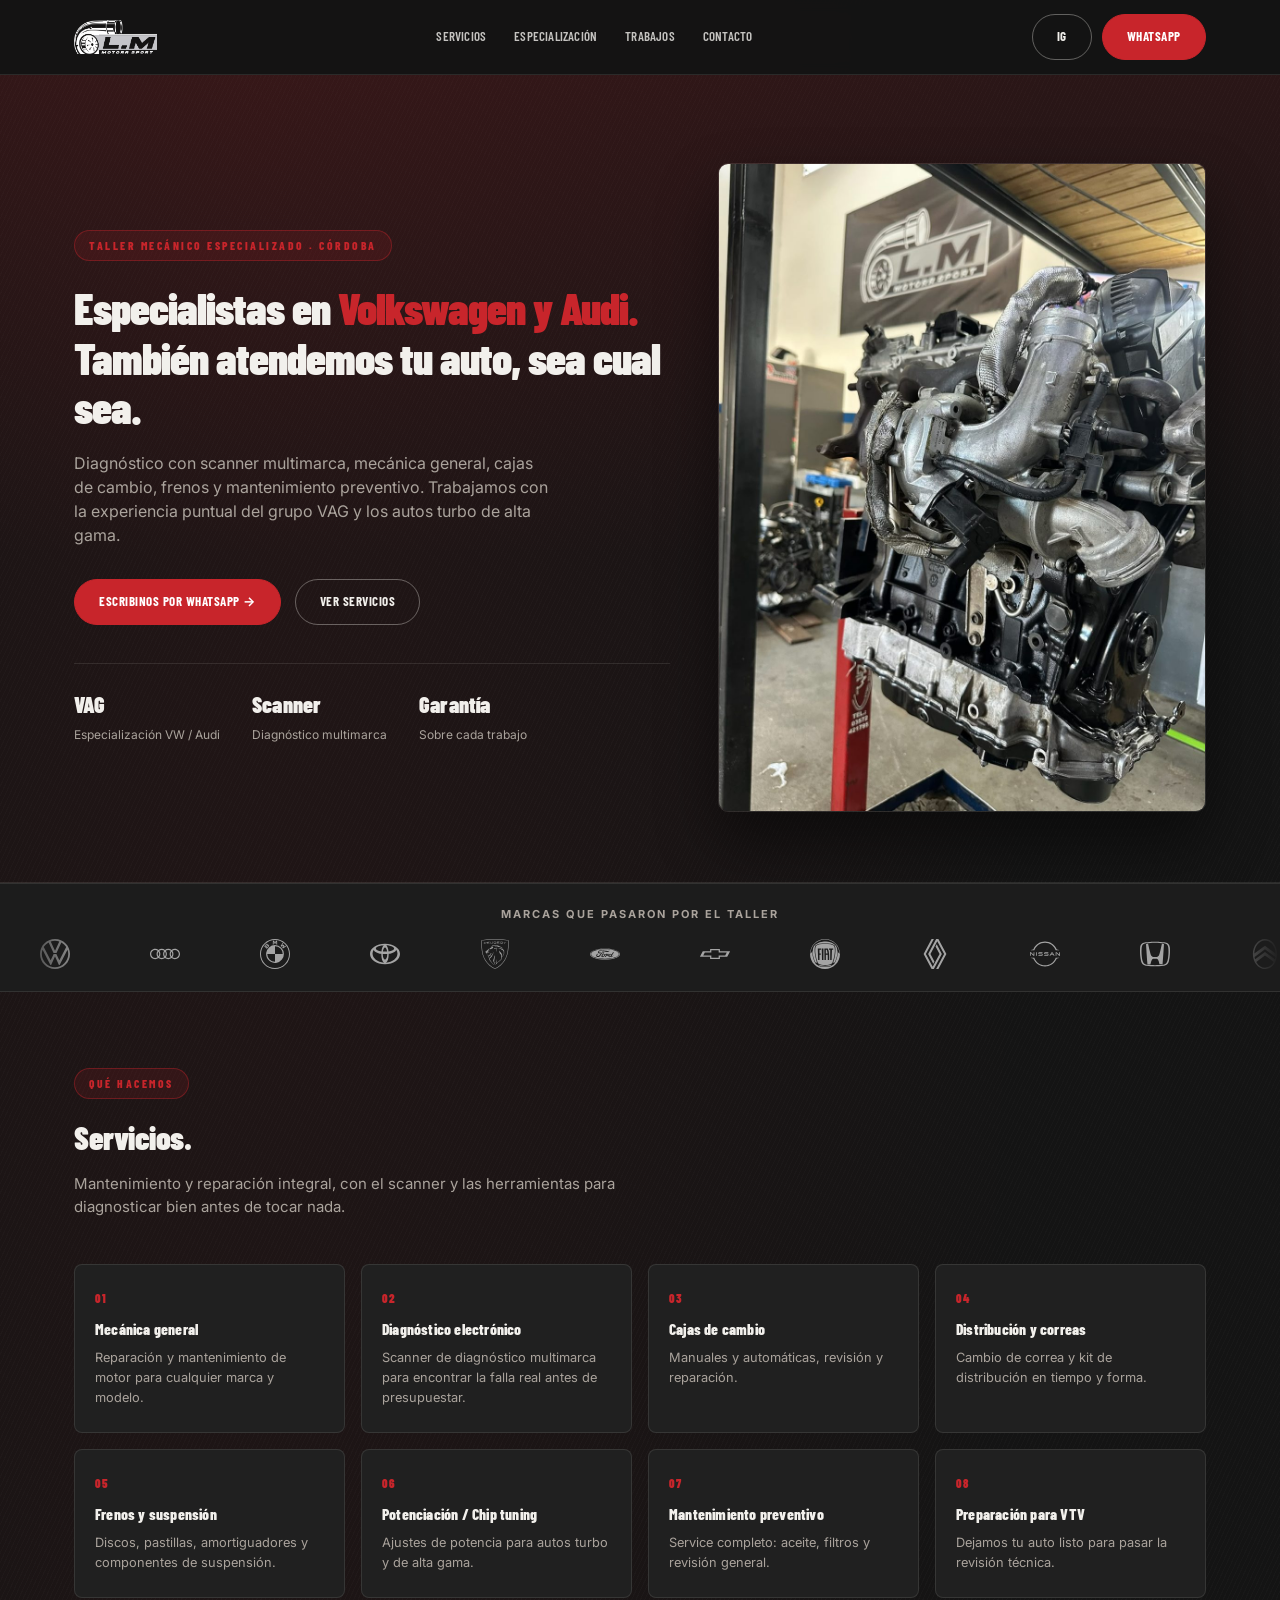
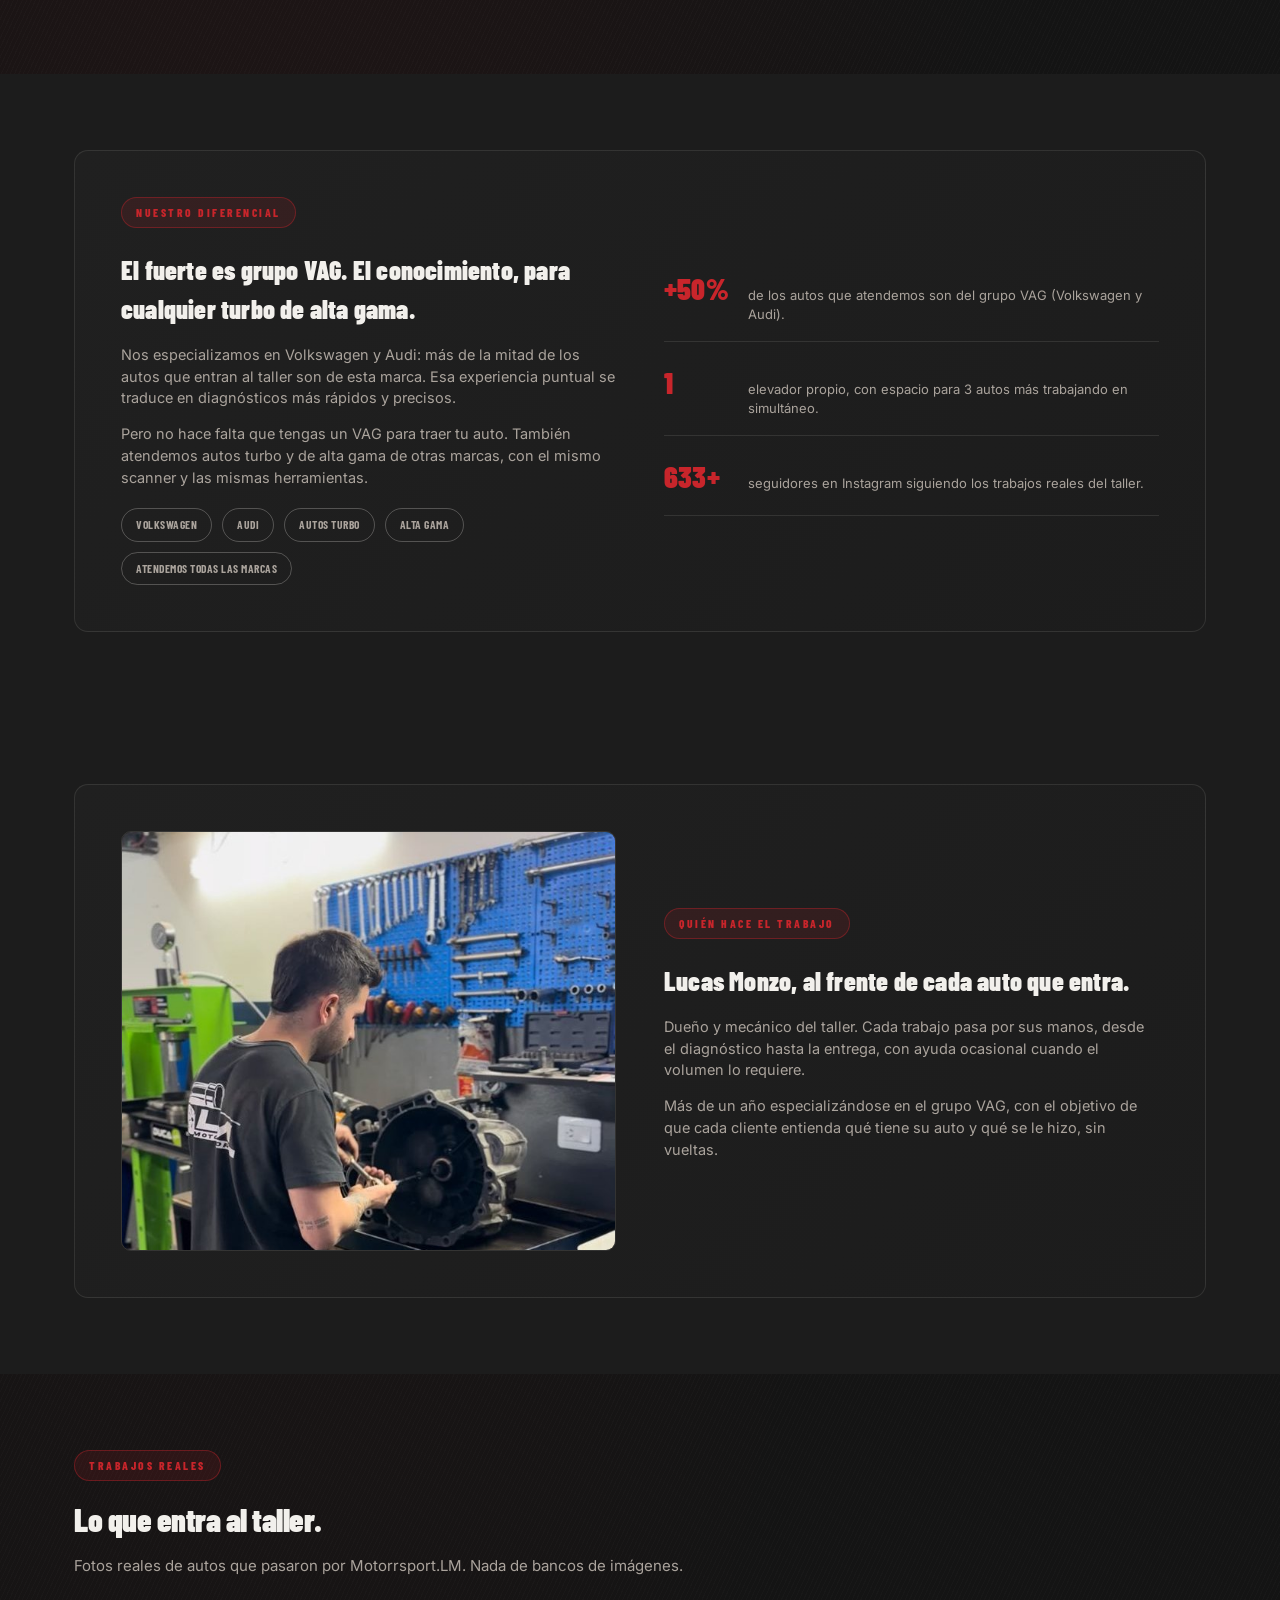
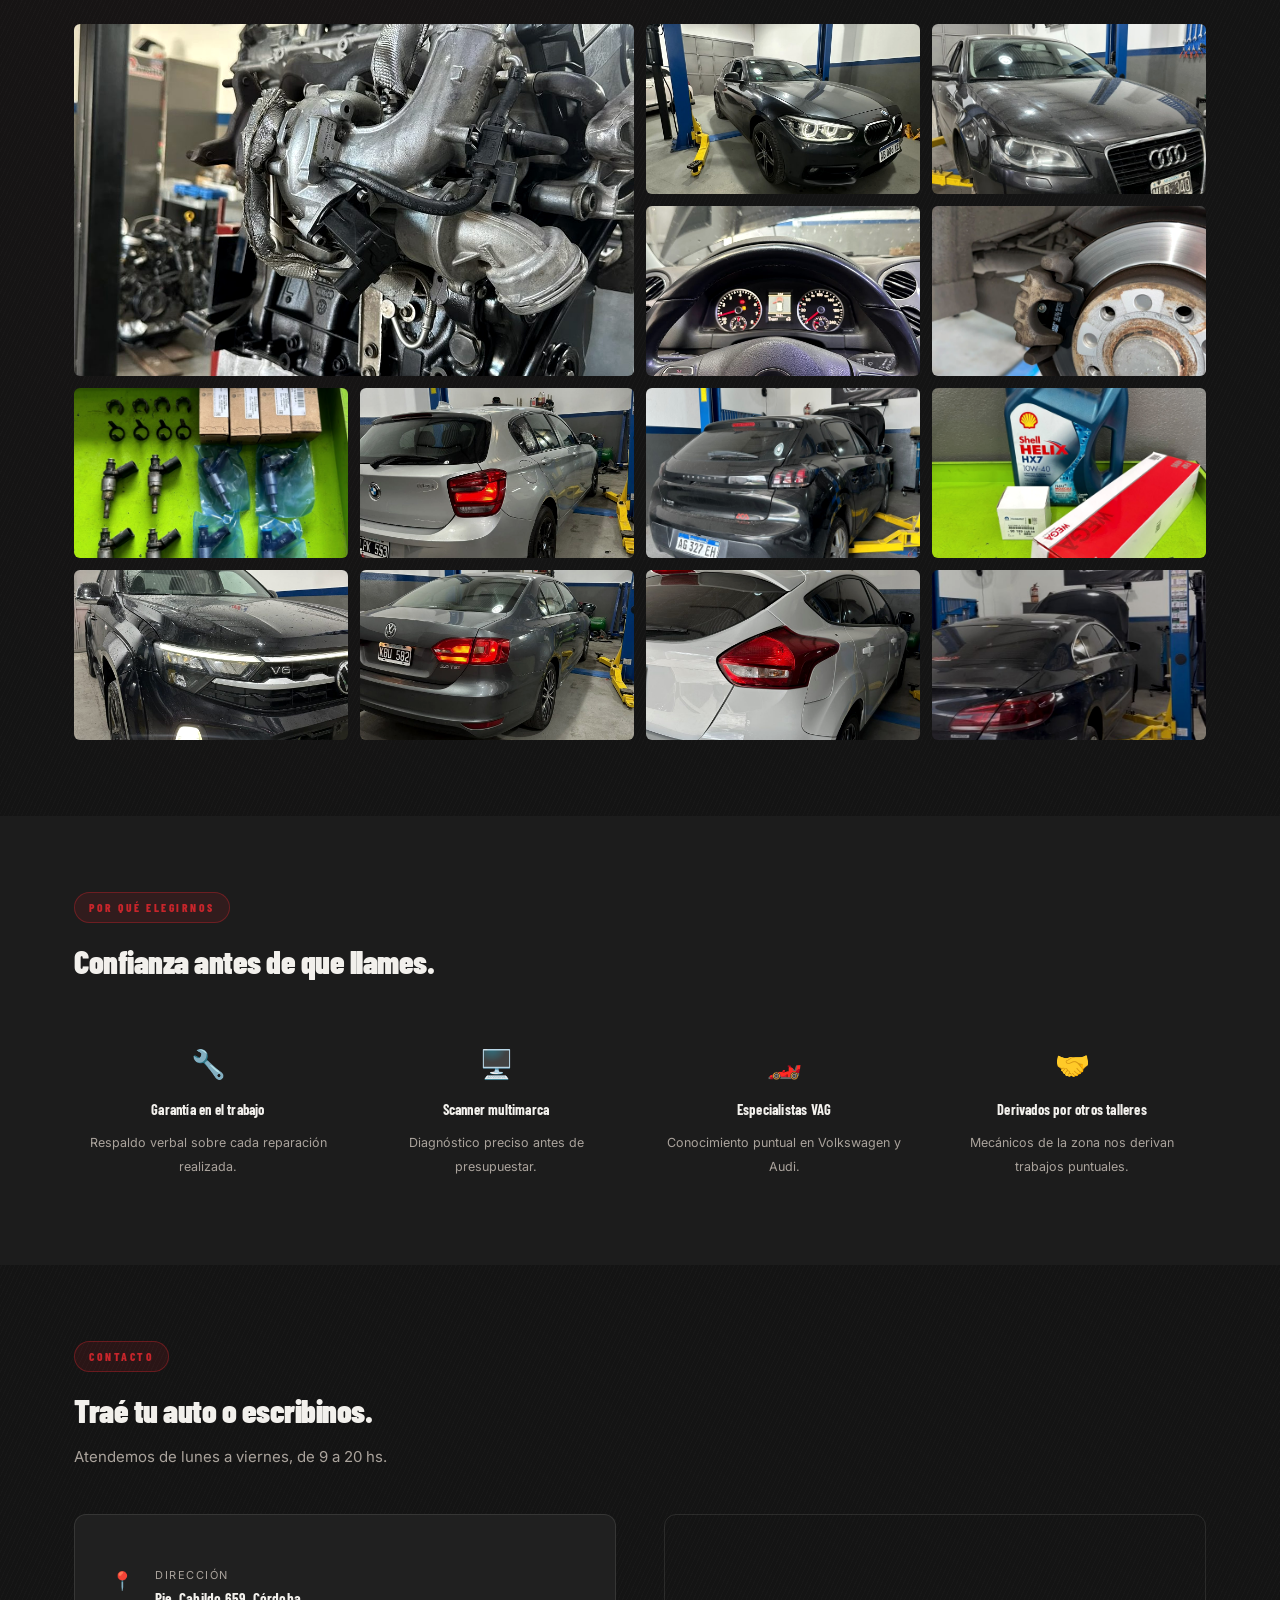
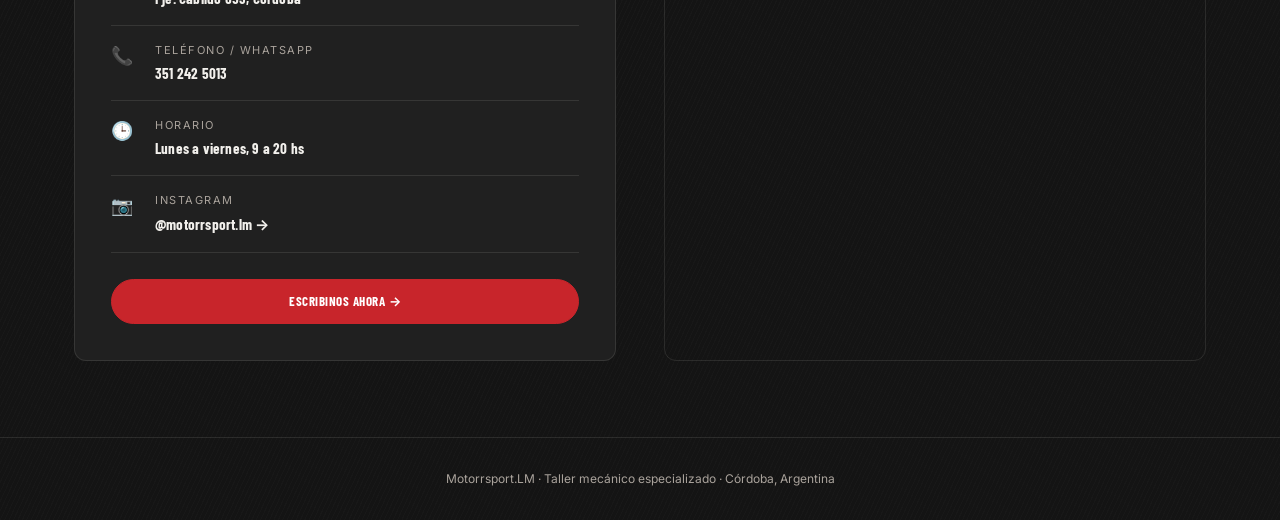
==== commit 3d3464c4: "Botones redondeados, fixes defensivos de mobile (overflow-x, min-width en grid)" ====
--- a/index.html
+++ b/index.html
@@ -21,6 +21,7 @@
 }
 *{margin:0;padding:0;box-sizing:border-box;}
 html{scroll-behavior:smooth;}
+html,body{overflow-x:hidden; max-width:100%;}
 body{
   background:var(--bg);
   color:var(--ink);
@@ -70,14 +71,21 @@
   display:inline-flex;align-items:center;gap:8px;
   background:var(--red); color:#fff; font-weight:700; font-size:13px;
   letter-spacing:.5px; text-transform:uppercase;
-  padding:12px 22px; border-radius:4px; text-decoration:none;
+  padding:12px 24px; border-radius:100px; text-decoration:none;
   border:1px solid var(--red);
-  transition:background .2s;
-}
+  transition:background .2s, transform .15s;
+}
+.btn:active{transform:scale(.97);}
 .btn:hover{background:var(--red2);}
 .btn-outline{background:transparent;border:1px solid rgba(242,240,236,.35);color:var(--ink);}
 .btn-outline:hover{border-color:var(--red);color:var(--red);background:transparent;}
 @media (max-width:760px){ .nav-links{display:none;} }
+@media (max-width:480px){
+  .wrap{padding:0 16px;}
+  nav{padding:10px 0;}
+  .logo-nav img{height:26px;}
+  .btn{padding:10px 14px; font-size:11.5px;}
+}
 
 /* HERO */
 .hero{
@@ -92,17 +100,18 @@
   pointer-events:none;
 }
 .hero-grid{display:grid;grid-template-columns:1.1fr .9fr;gap:48px;align-items:center;position:relative;z-index:2;}
+.hero-grid > *, .vag-box > *, .contact-grid > *{min-width:0;}
 @media (max-width:860px){ .hero-grid{grid-template-columns:1fr;} }
 .eyebrow{
   display:inline-block; font-size:11.5px; font-weight:800; letter-spacing:2.5px;
   text-transform:uppercase; color:var(--red); background:rgba(200,37,43,.12);
   border:1px solid rgba(200,37,43,.4); padding:6px 14px; border-radius:100px; margin-bottom:22px;
 }
-h1{font-size:44px; line-height:1.12; font-weight:900; letter-spacing:-1px; margin-bottom:20px;}
+h1{font-size:clamp(30px,6vw,44px); line-height:1.12; font-weight:900; letter-spacing:-1px; margin-bottom:20px;}
 h1 span{color:var(--red);}
 .hero-desc{font-size:16px; color:var(--muted); max-width:480px; margin-bottom:32px;}
 .hero-cta{display:flex; gap:14px; flex-wrap:wrap; margin-bottom:38px;}
-.hero-facts{display:flex; gap:32px; border-top:1px solid var(--line); padding-top:24px;}
+.hero-facts{display:flex; gap:32px; flex-wrap:wrap; row-gap:18px; border-top:1px solid var(--line); padding-top:24px;}
 .hero-facts .f b{display:block; font-size:22px; font-weight:900;}
 .hero-facts .f span{font-size:12px; color:var(--muted);}
 .hero-photo{
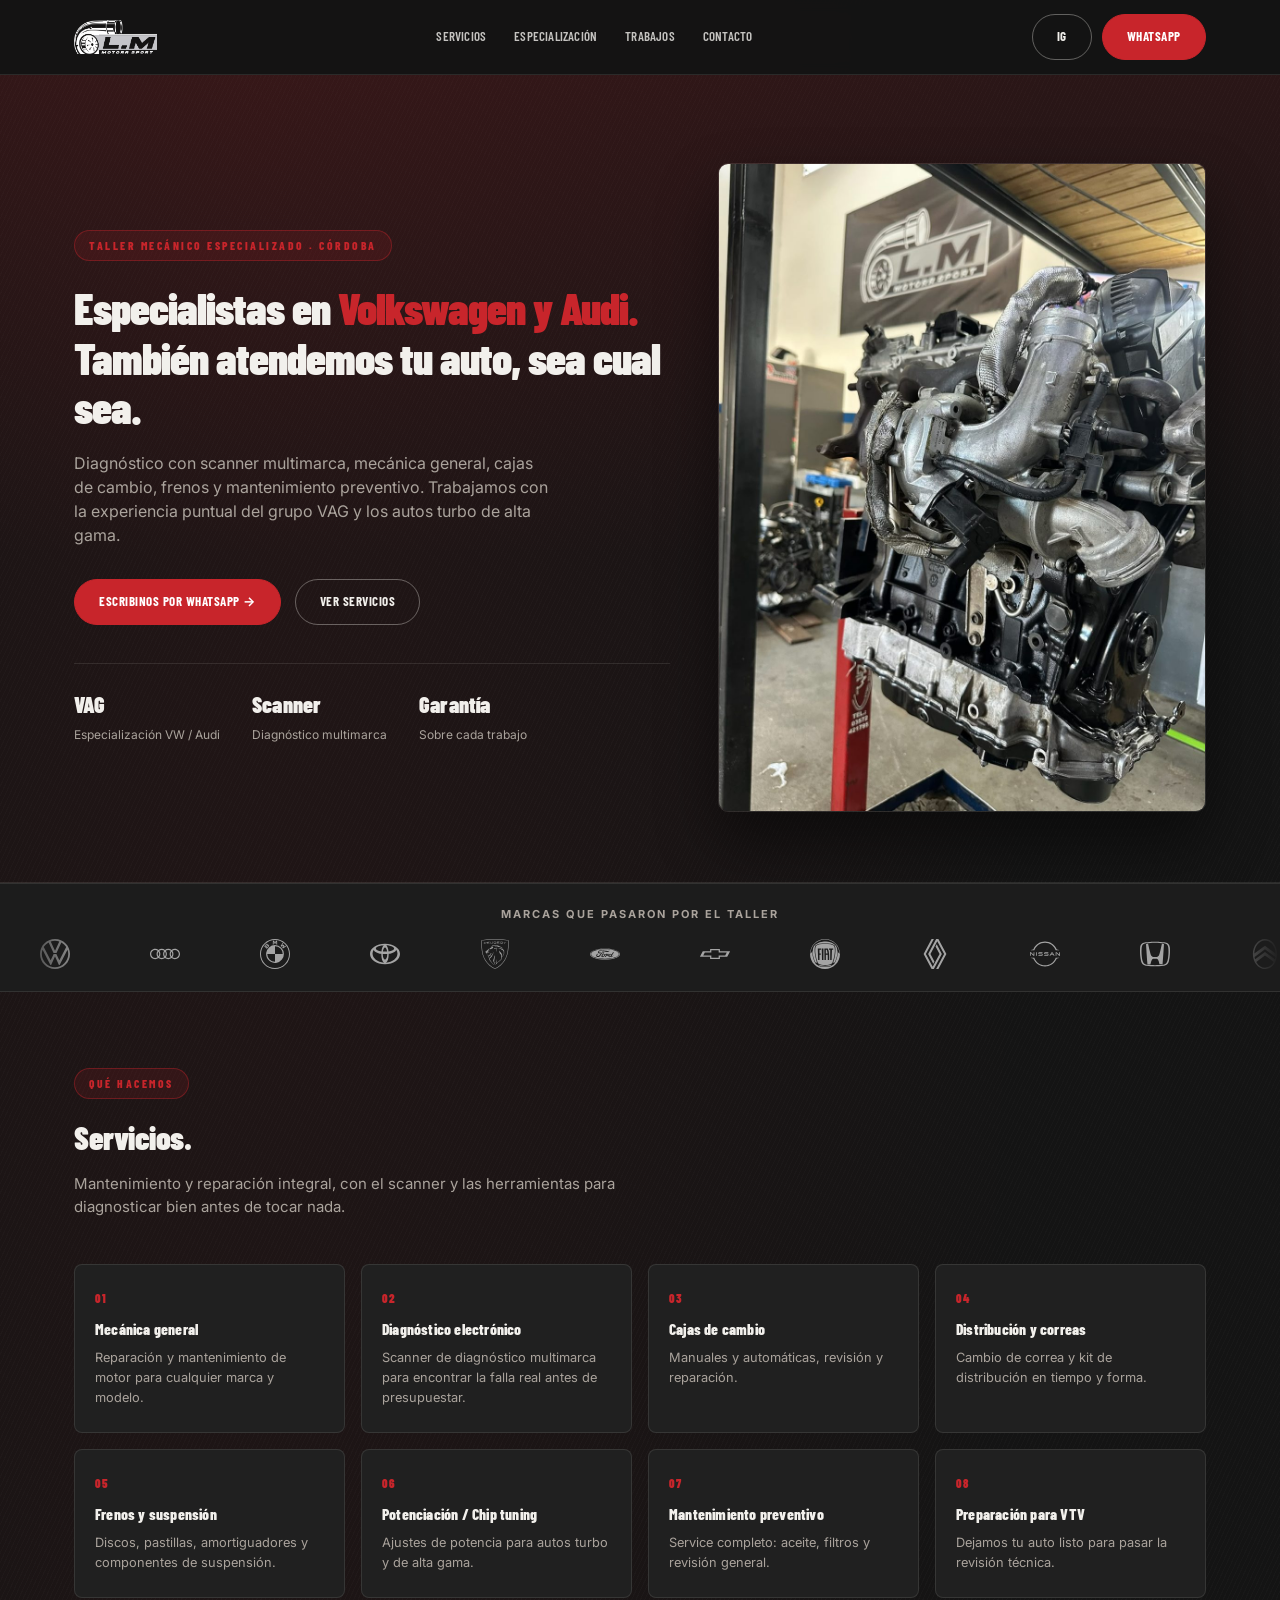
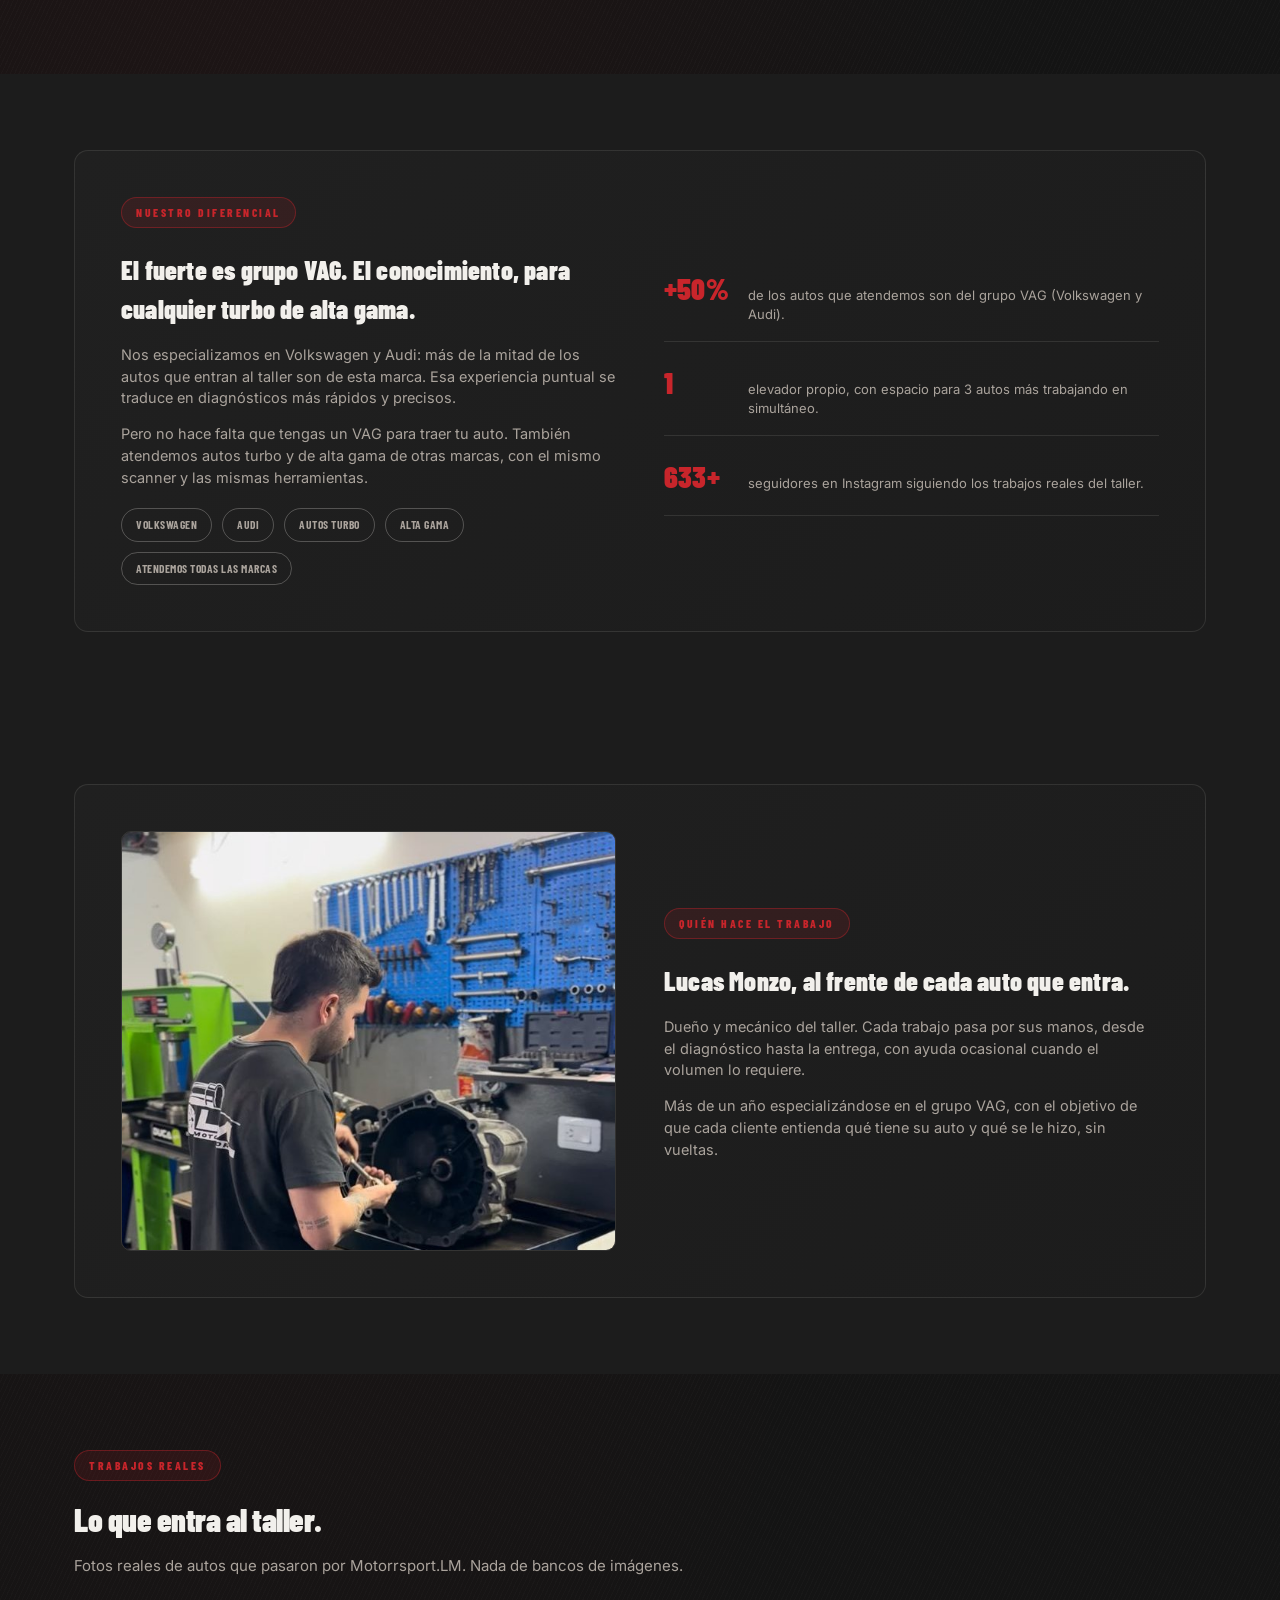
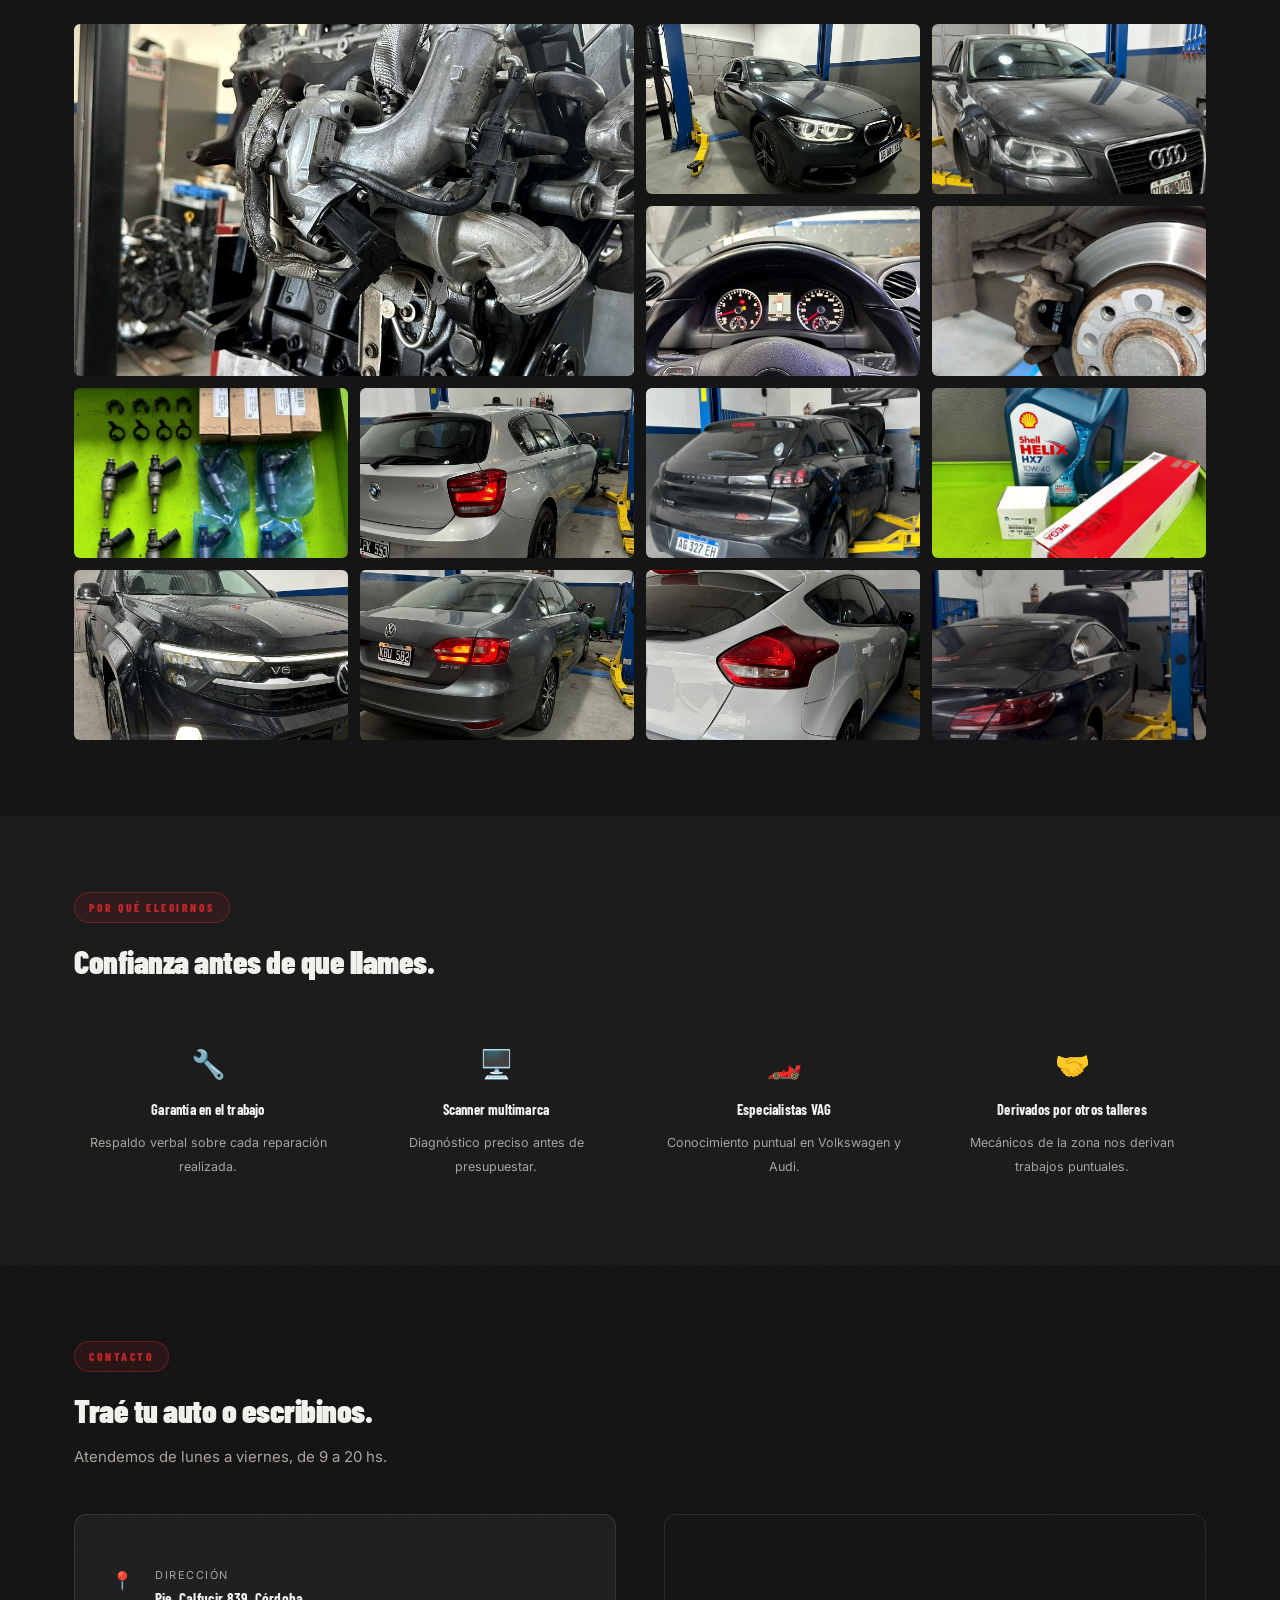
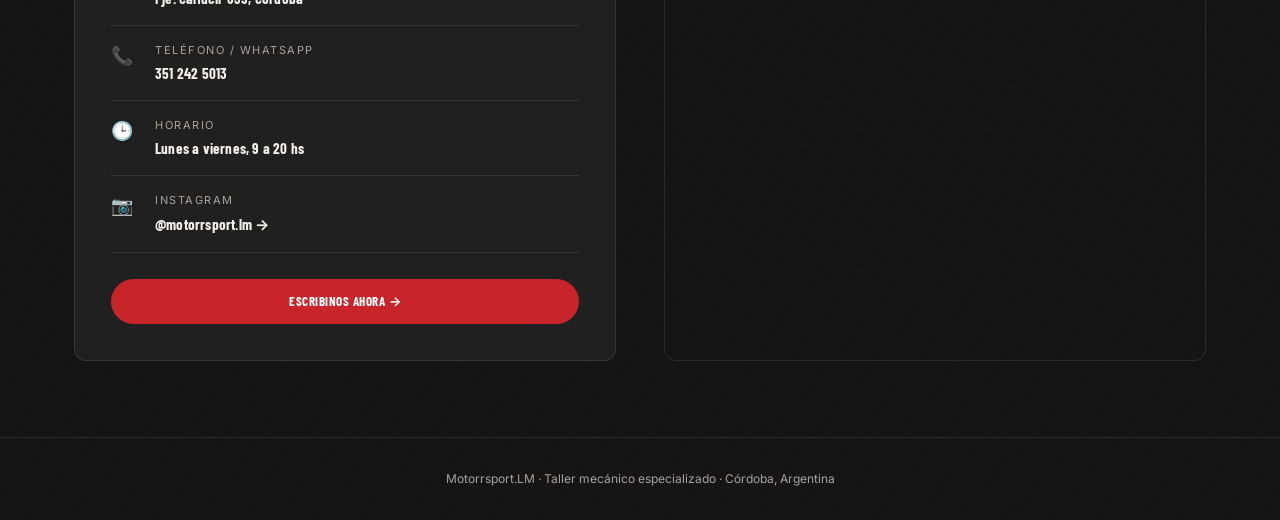
==== commit 74c62bdc: "Corregir direccion real: Pje. Calfucir 839 (no Cabildo 659)" ====
--- a/index.html
+++ b/index.html
@@ -374,7 +374,7 @@
     </div>
     <div class="contact-grid">
       <div class="contact-card">
-        <div class="c-row"><div class="c-ico">📍</div><div><div class="c-t">Dirección</div><div class="c-v">Pje. Cabildo 659, Córdoba</div></div></div>
+        <div class="c-row"><div class="c-ico">📍</div><div><div class="c-t">Dirección</div><div class="c-v">Pje. Calfucir 839, Córdoba</div></div></div>
         <div class="c-row"><div class="c-ico">📞</div><div><div class="c-t">Teléfono / WhatsApp</div><div class="c-v">351 242 5013</div></div></div>
         <div class="c-row"><div class="c-ico">🕒</div><div><div class="c-t">Horario</div><div class="c-v">Lunes a viernes, 9 a 20 hs</div></div></div>
         <div class="c-row"><div class="c-ico">📷</div><div><div class="c-t">Instagram</div><a class="c-v" href="https://instagram.com/motorrsport.lm" target="_blank" rel="noopener" style="text-decoration:none;">@motorrsport.lm →</a></div></div>
@@ -383,7 +383,7 @@
         </div>
       </div>
       <div class="map-frame">
-        <iframe src="https://www.google.com/maps?q=Pasaje+Cabildo+659,+Cordoba,+Argentina&output=embed" loading="lazy" referrerpolicy="no-referrer-when-downgrade"></iframe>
+        <iframe src="https://www.google.com/maps?q=Pasaje+Calfucir+839,+Cordoba,+Argentina&output=embed" loading="lazy" referrerpolicy="no-referrer-when-downgrade"></iframe>
       </div>
     </div>
   </div>
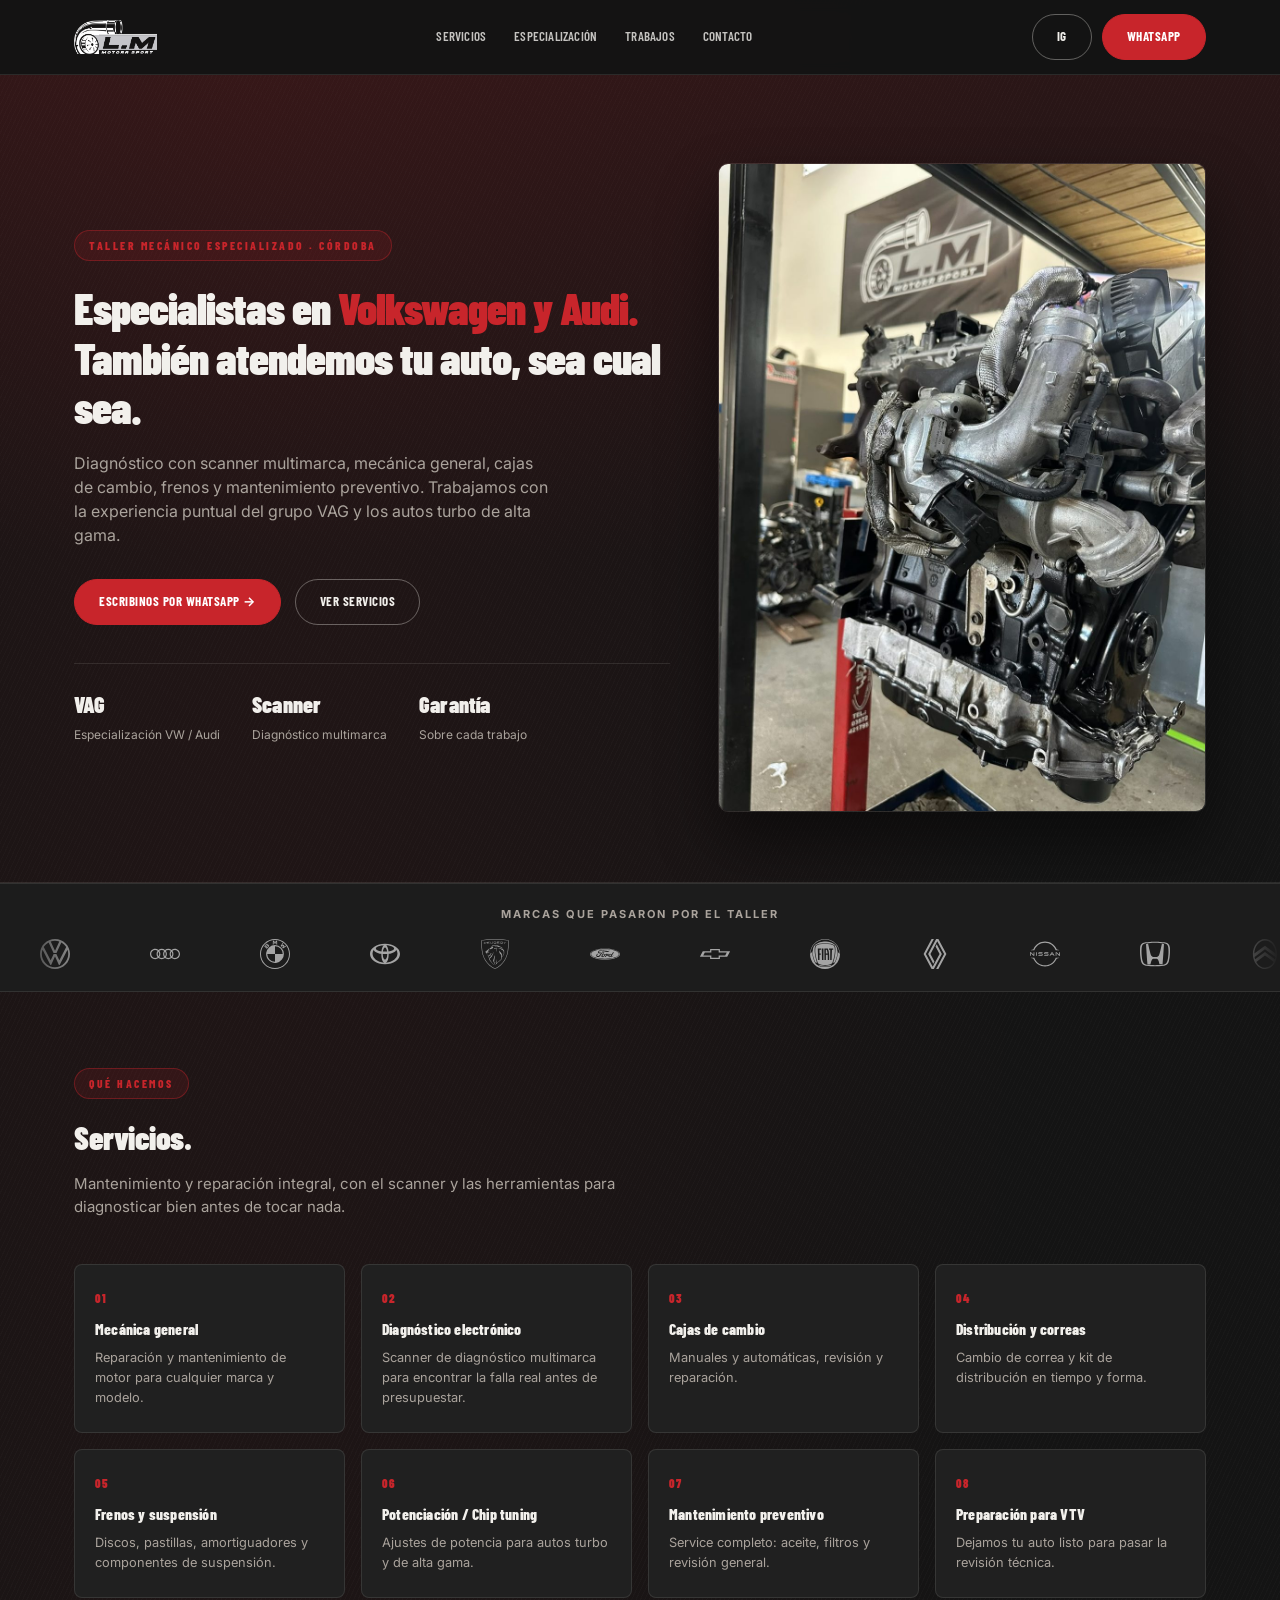
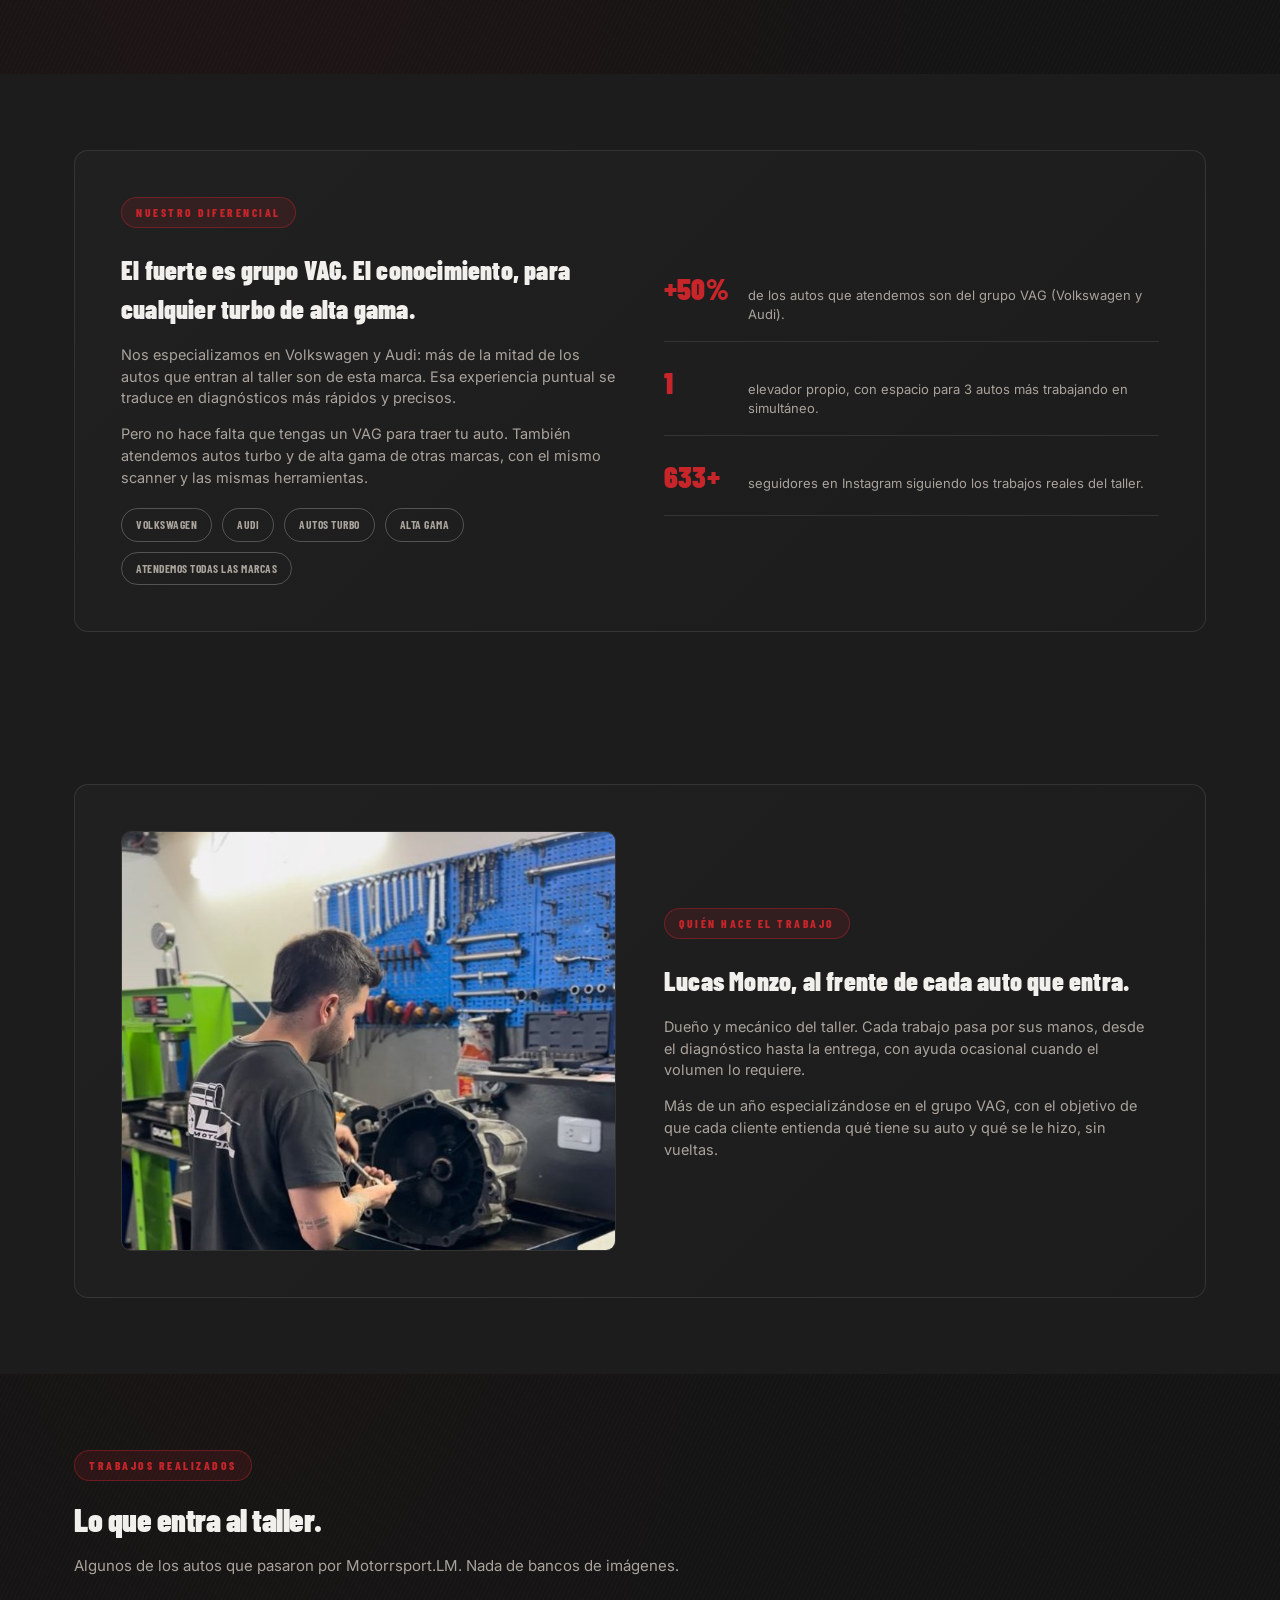
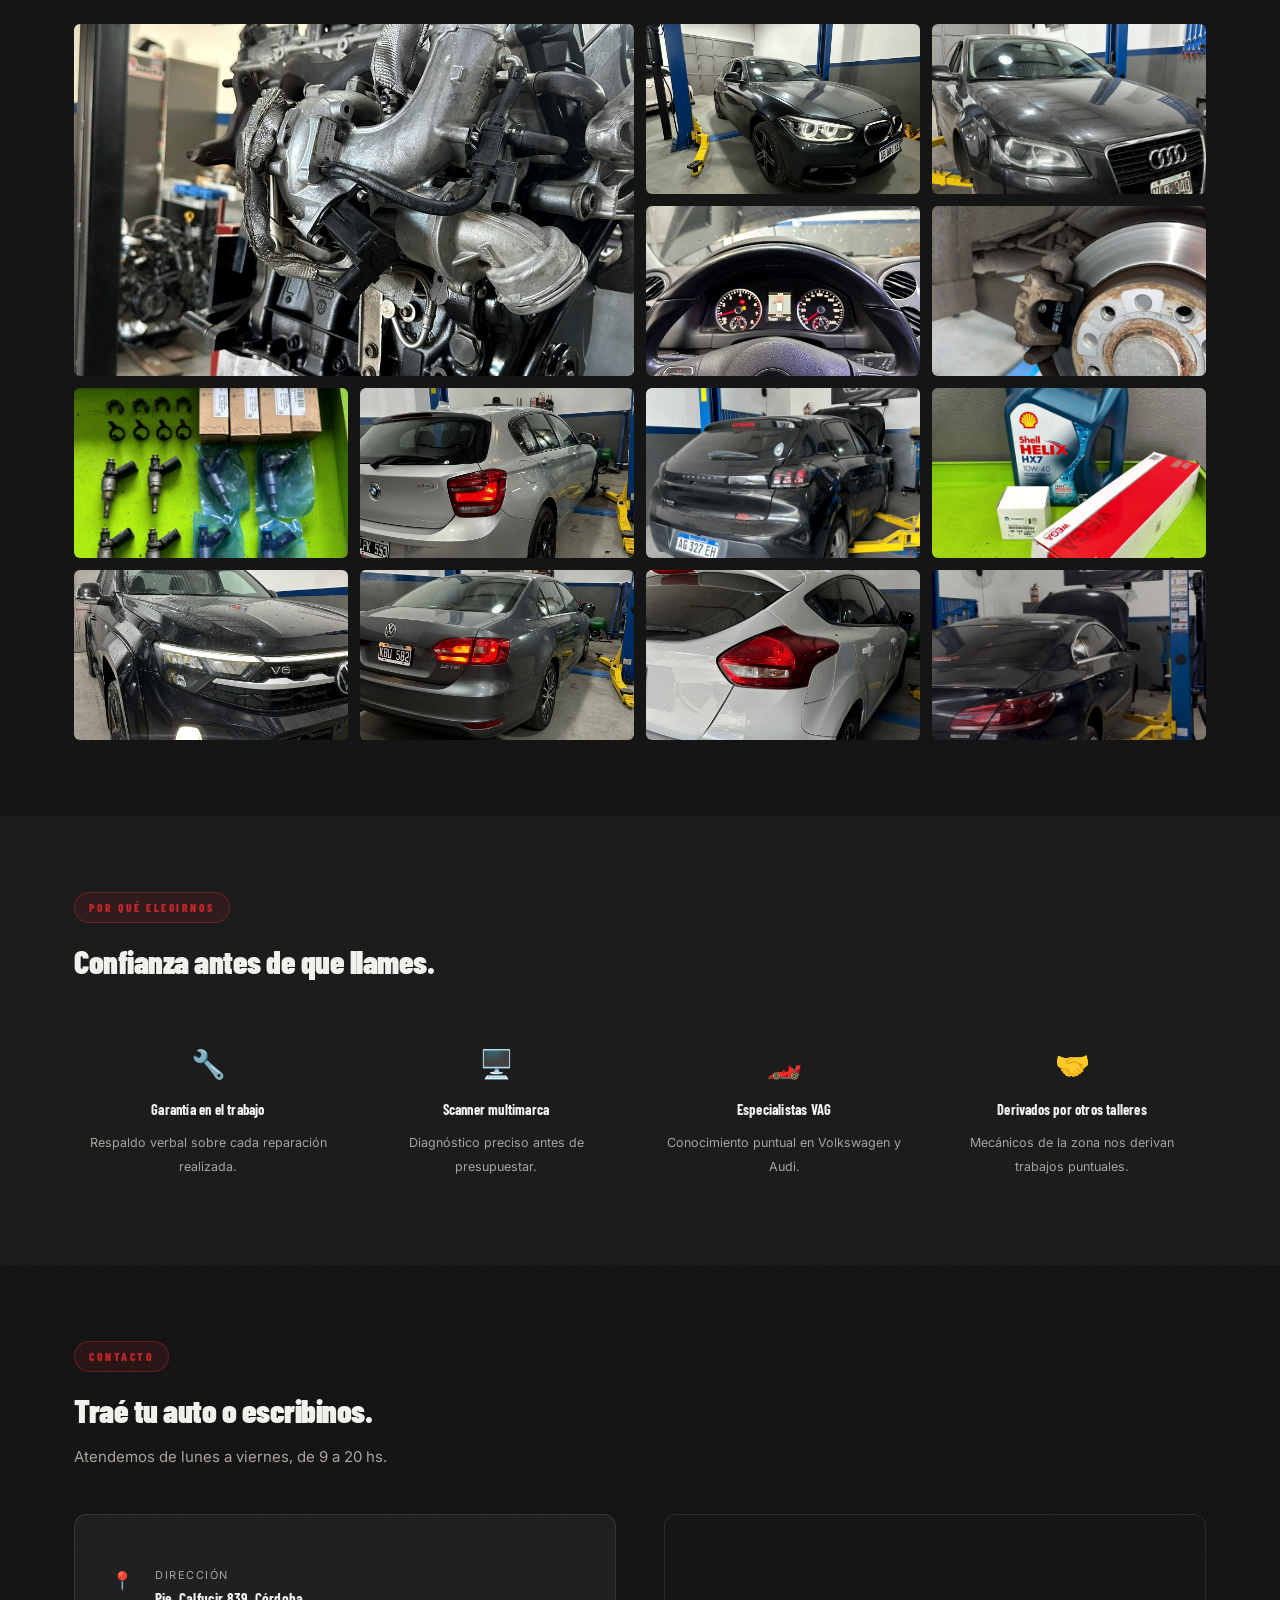
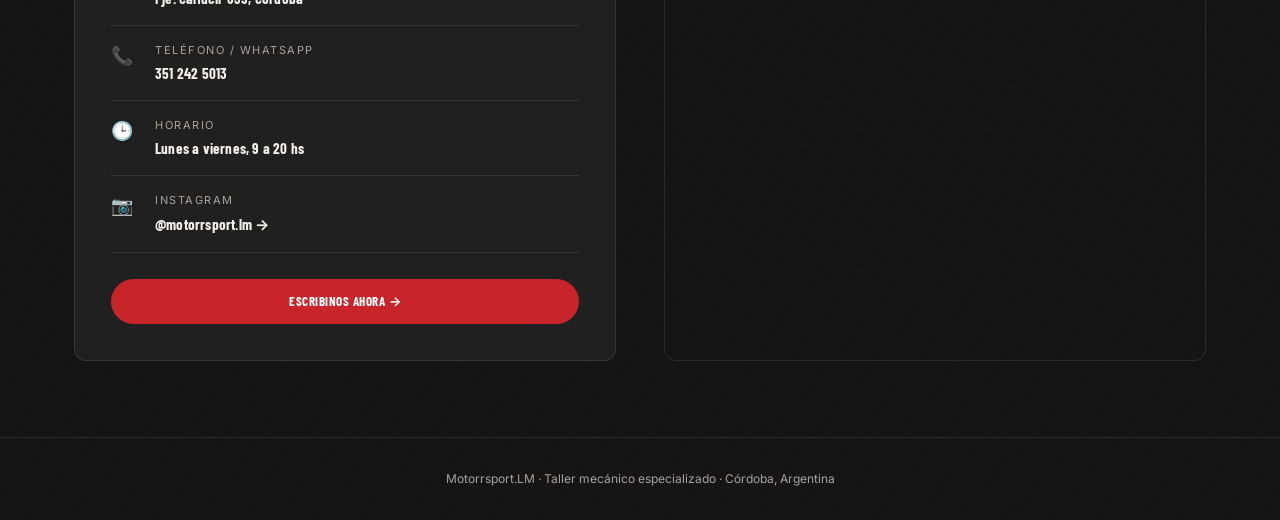
==== commit 8f2965af: "Ajustar copy de seccion trabajos (evitar repetir 'reales')" ====
--- a/index.html
+++ b/index.html
@@ -328,9 +328,9 @@
 <section class="sec" id="trabajos">
   <div class="wrap">
     <div class="sec-head">
-      <div class="eyebrow">Trabajos reales</div>
+      <div class="eyebrow">Trabajos realizados</div>
       <h2>Lo que entra al taller.</h2>
-      <p>Fotos reales de autos que pasaron por Motorrsport.LM. Nada de bancos de imágenes.</p>
+      <p>Algunos de los autos que pasaron por Motorrsport.LM. Nada de bancos de imágenes.</p>
     </div>
     <div class="gallery-grid">
       <img class="big" src="assets/gallery/motor-vag-reconstruido.jpg" alt="Motor VAG reconstruido"/>
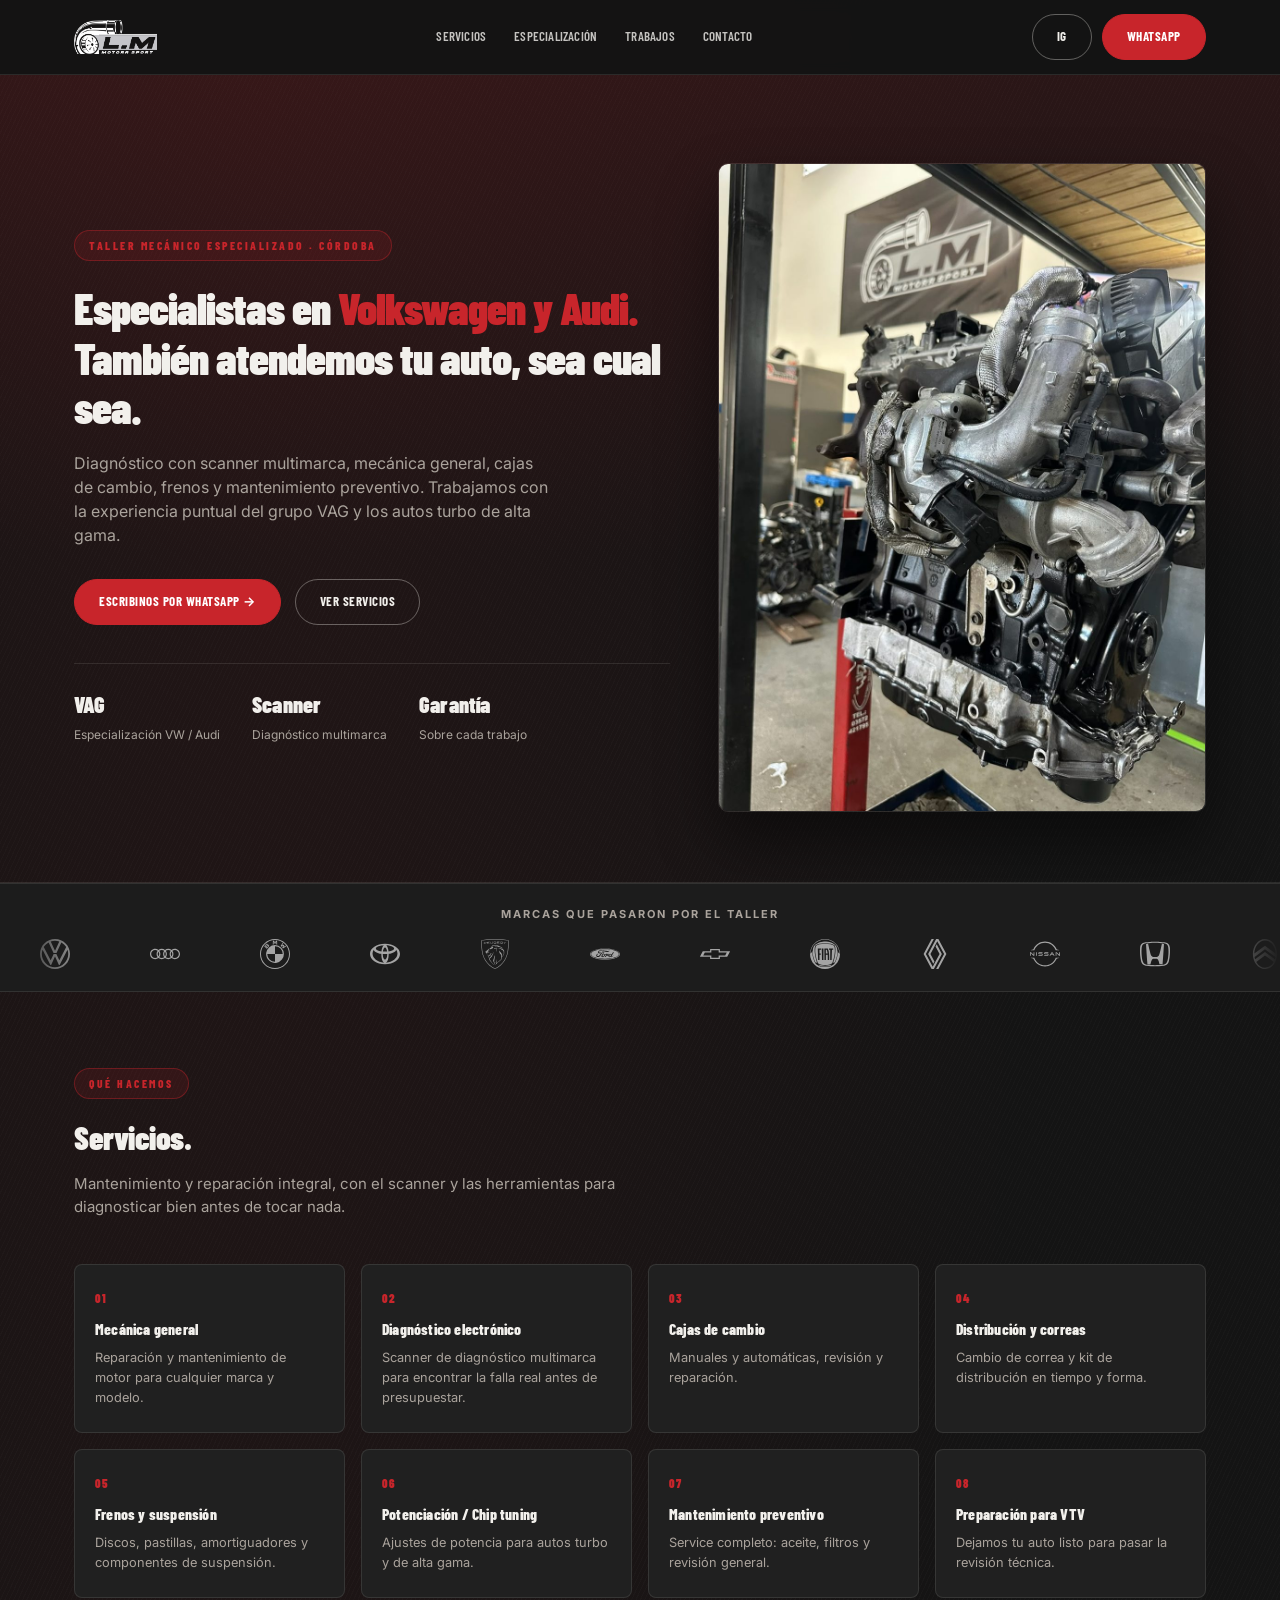
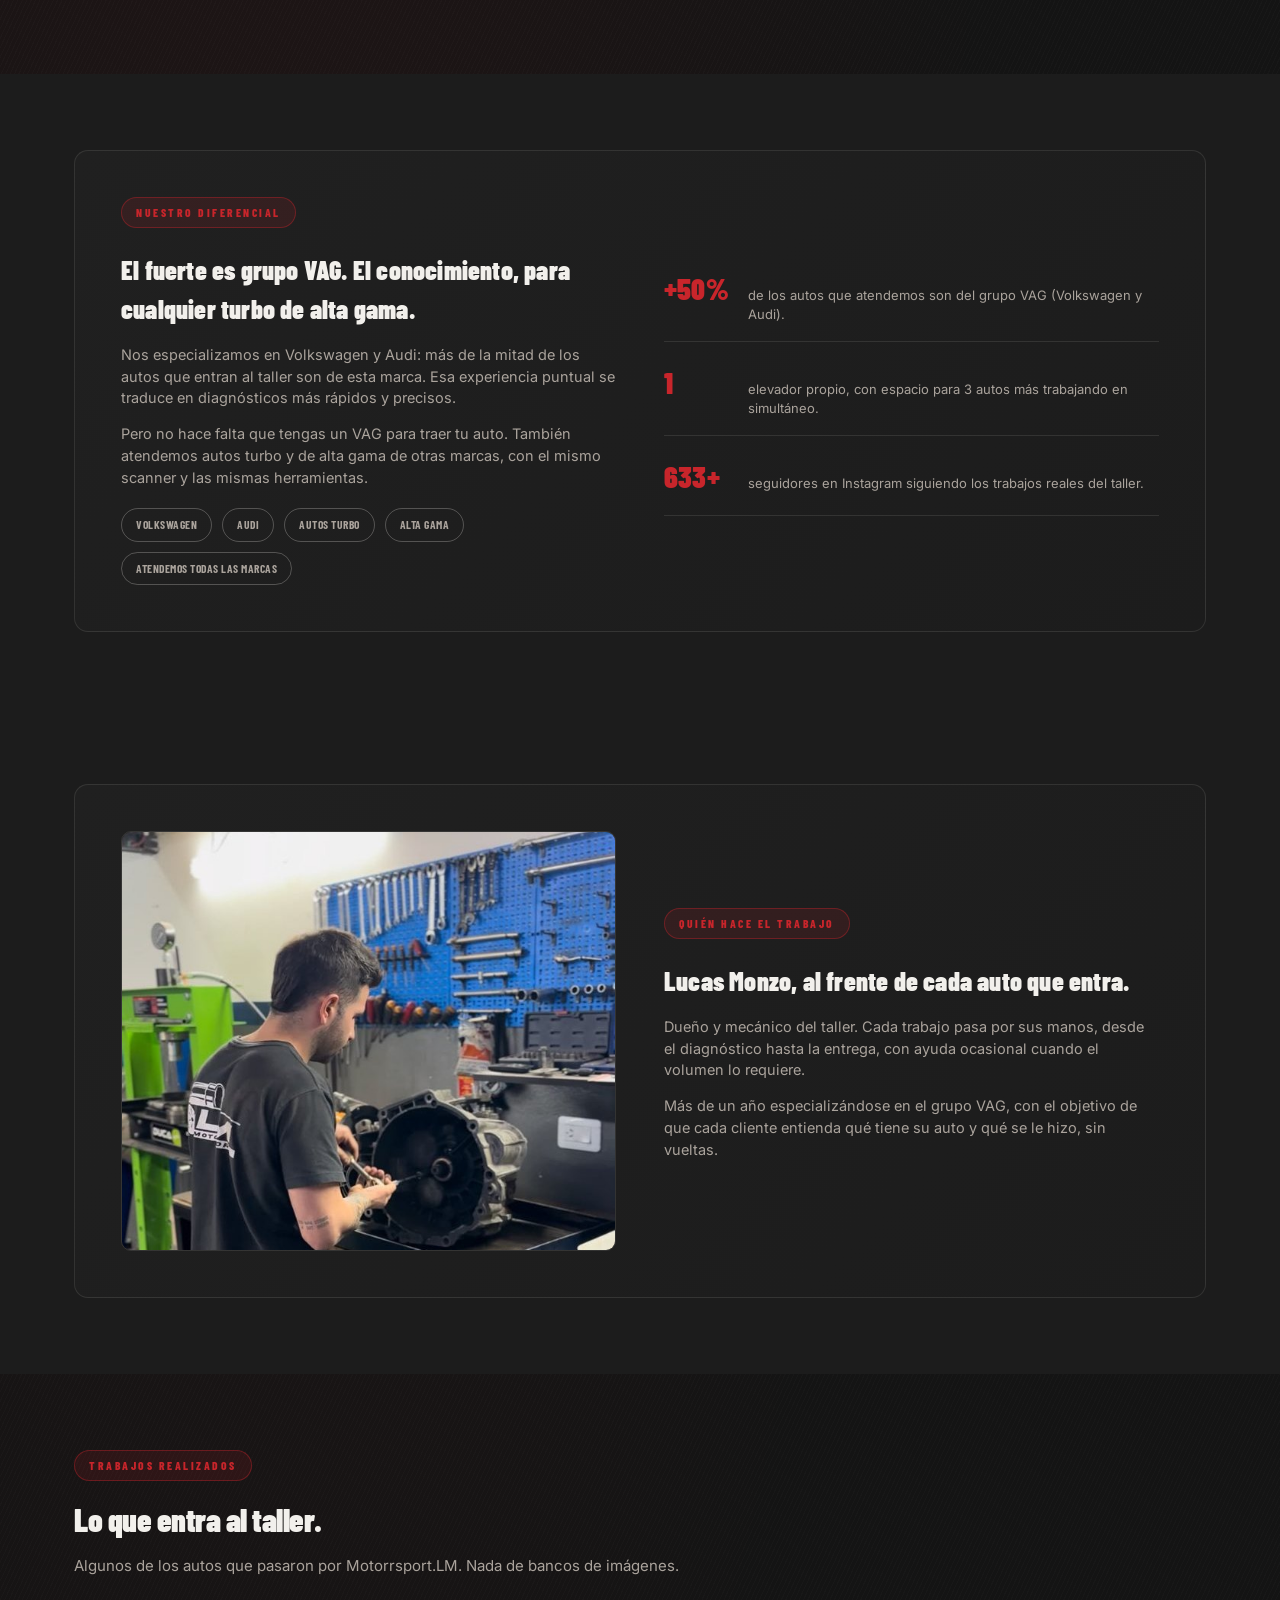
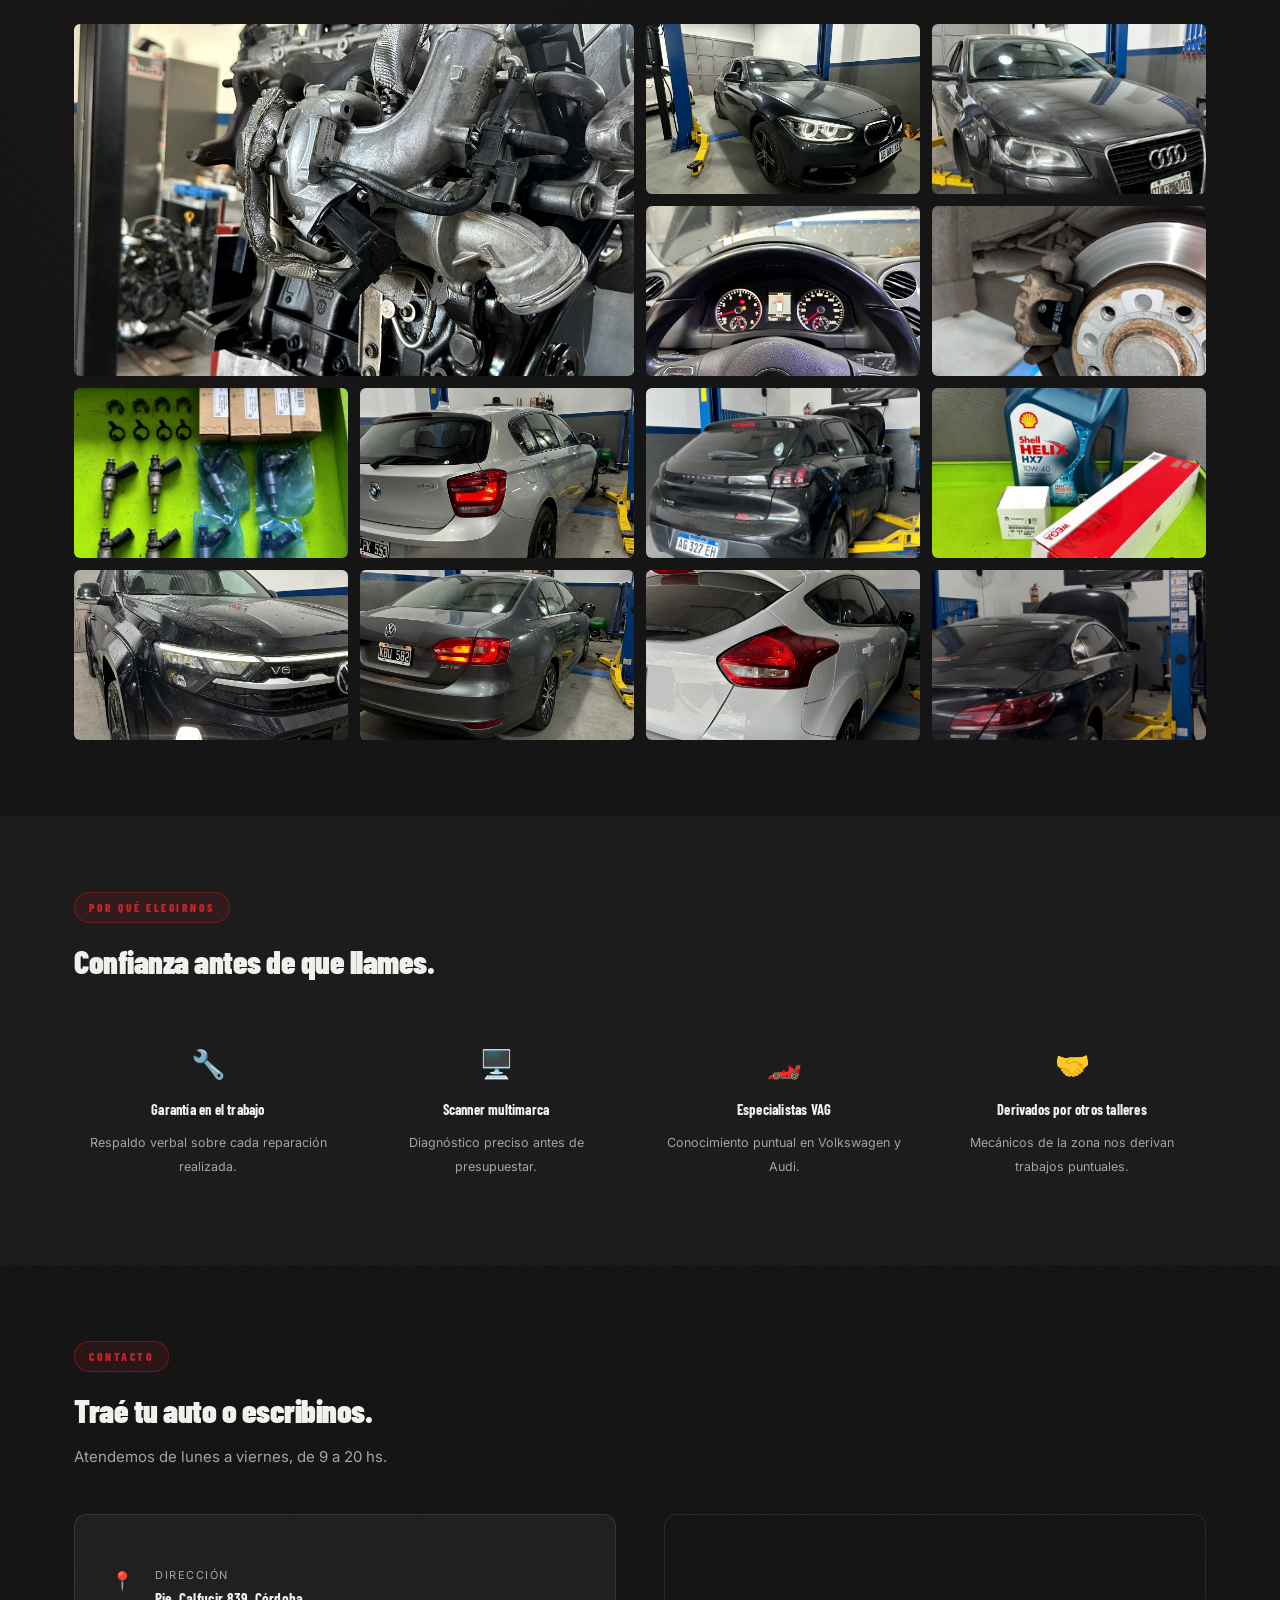
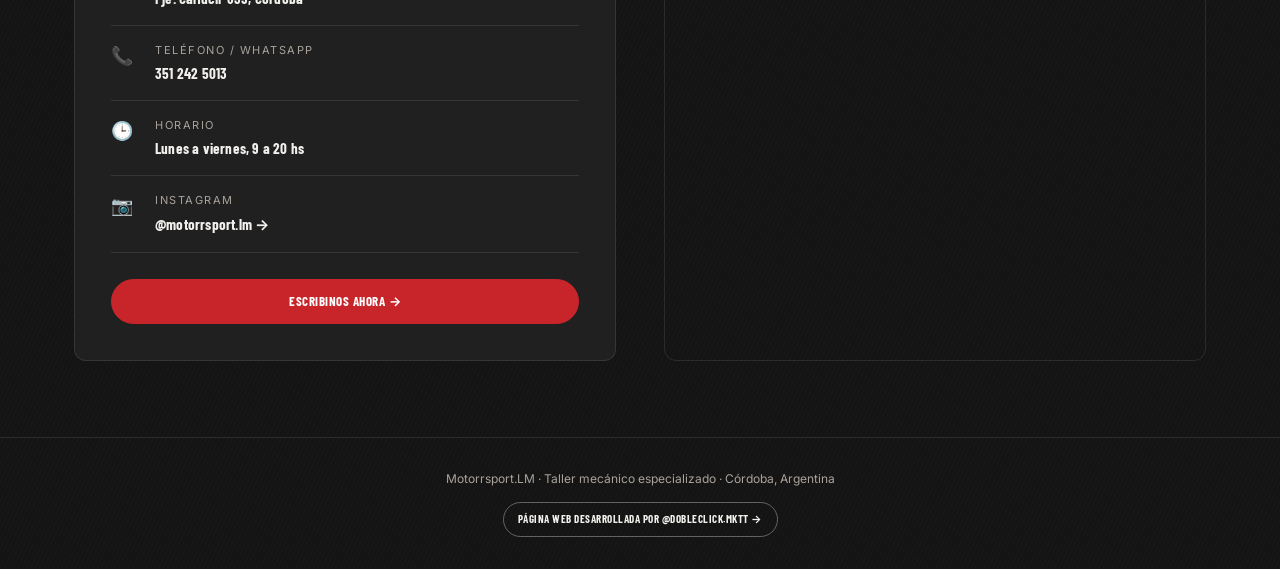
==== commit 08c8836d: "Agregar credito de Dobleclick con boton a Instagram en el footer" ====
--- a/index.html
+++ b/index.html
@@ -390,7 +390,12 @@
 </section>
 
 <footer>
-  <div class="wrap">Motorrsport.LM · Taller mecánico especializado · Córdoba, Argentina</div>
+  <div class="wrap">
+    Motorrsport.LM · Taller mecánico especializado · Córdoba, Argentina
+    <div style="margin-top:14px;">
+      <a class="btn btn-outline" style="font-size:11px;padding:8px 14px;" href="https://instagram.com/dobleclick.mktt" target="_blank" rel="noopener">Página web desarrollada por @dobleclick.mktt →</a>
+    </div>
+  </div>
 </footer>
 
 <script>
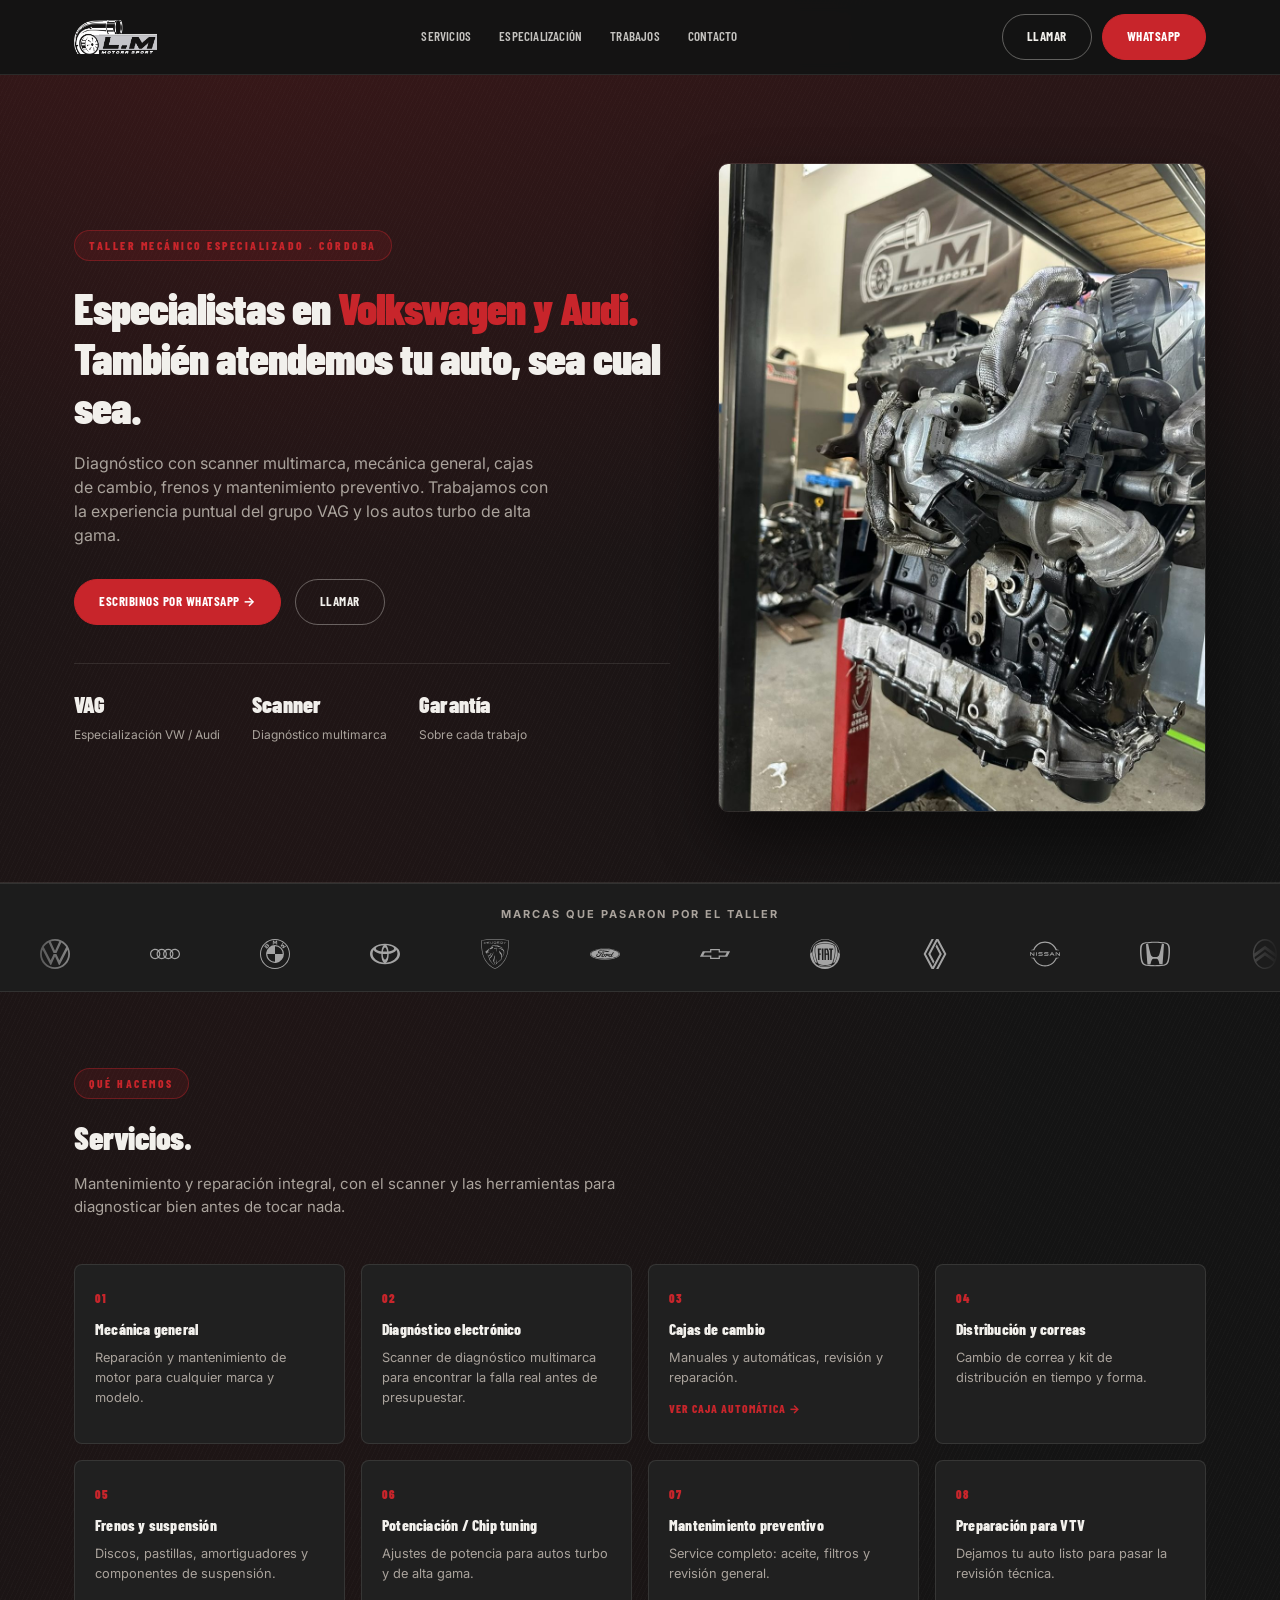
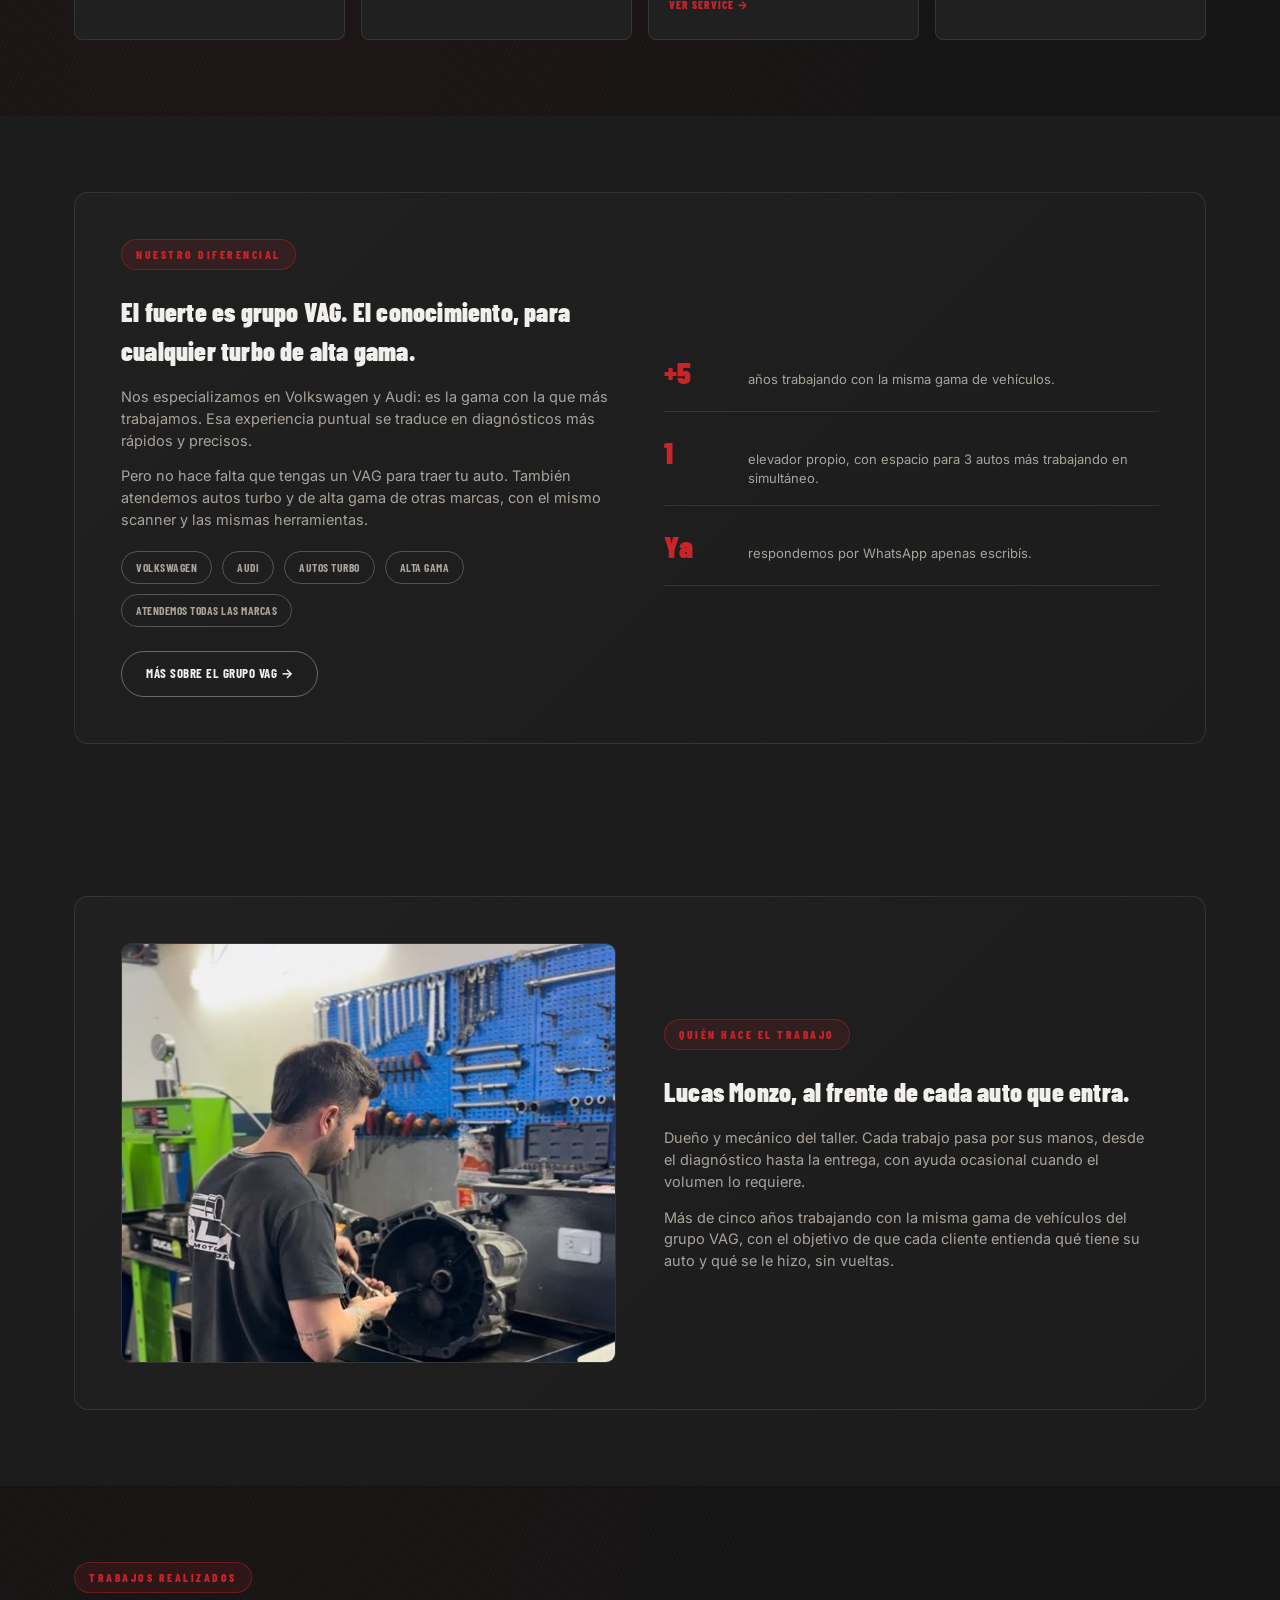
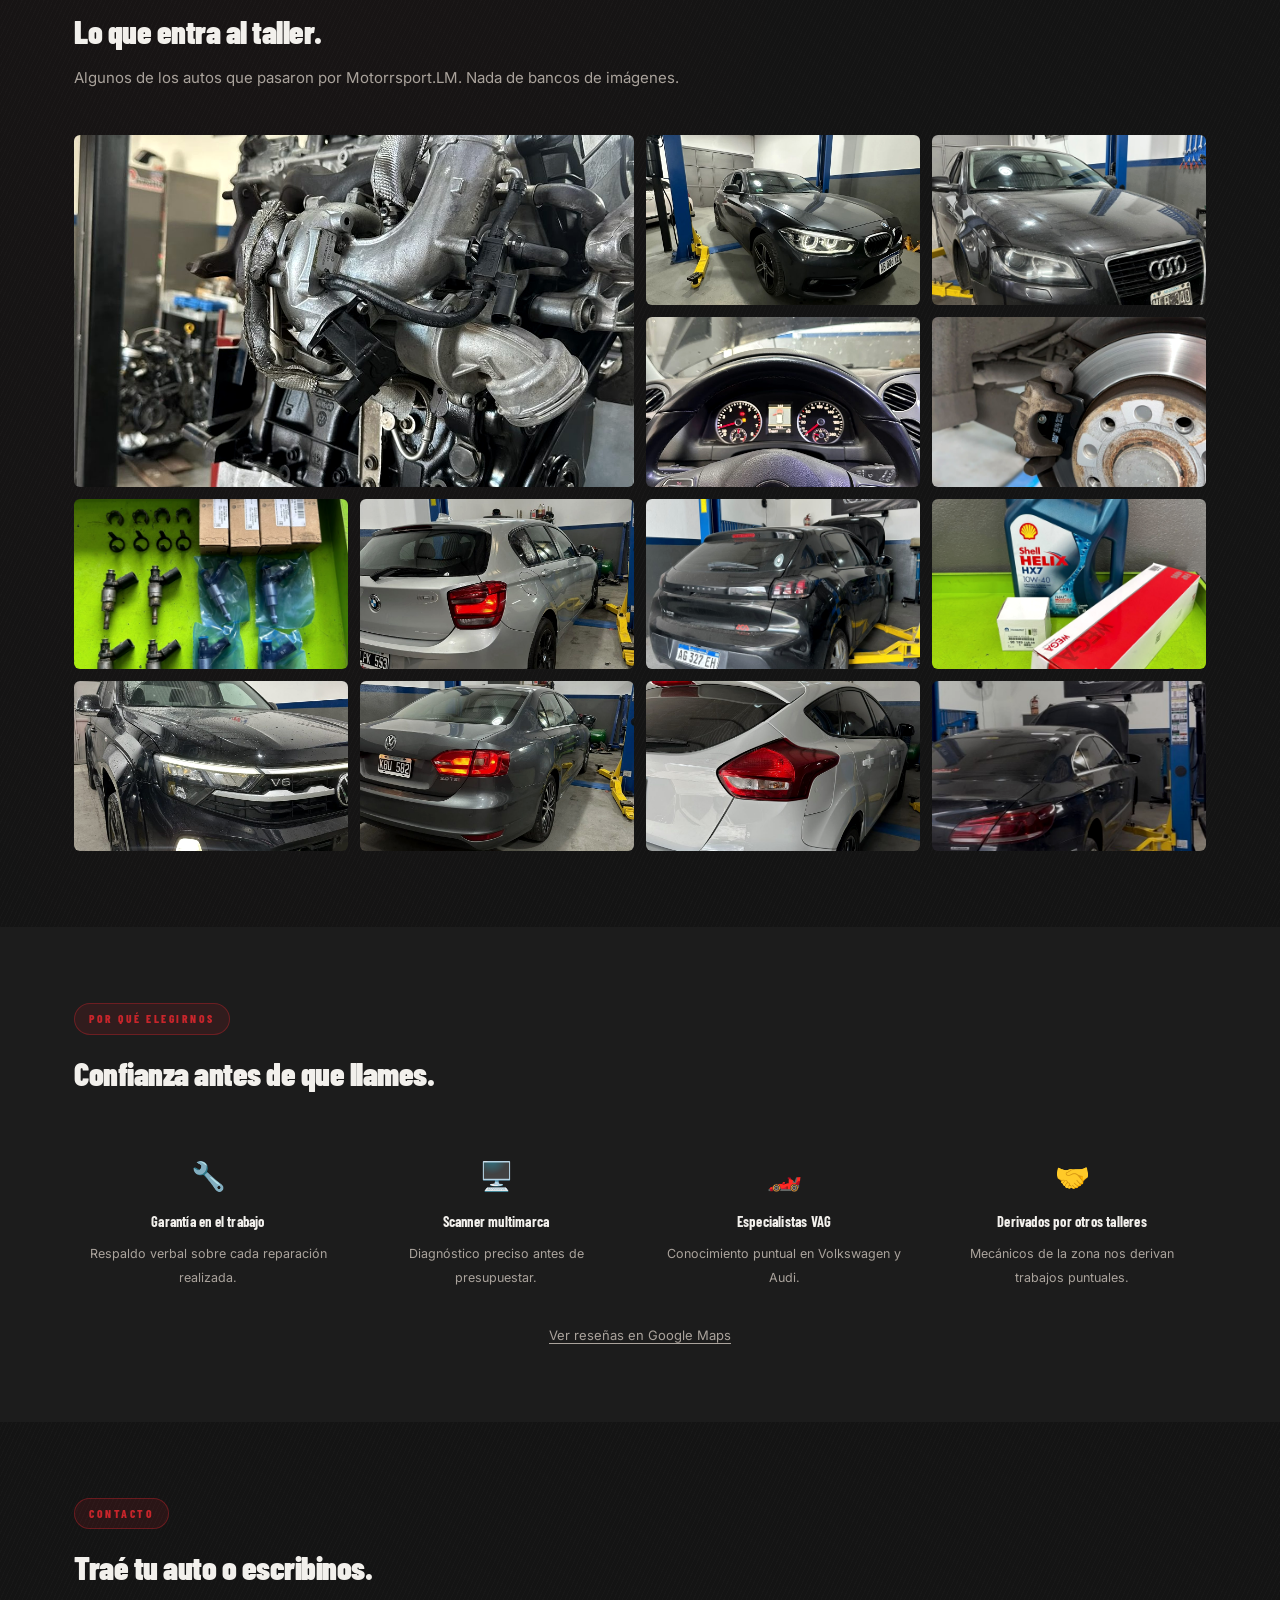
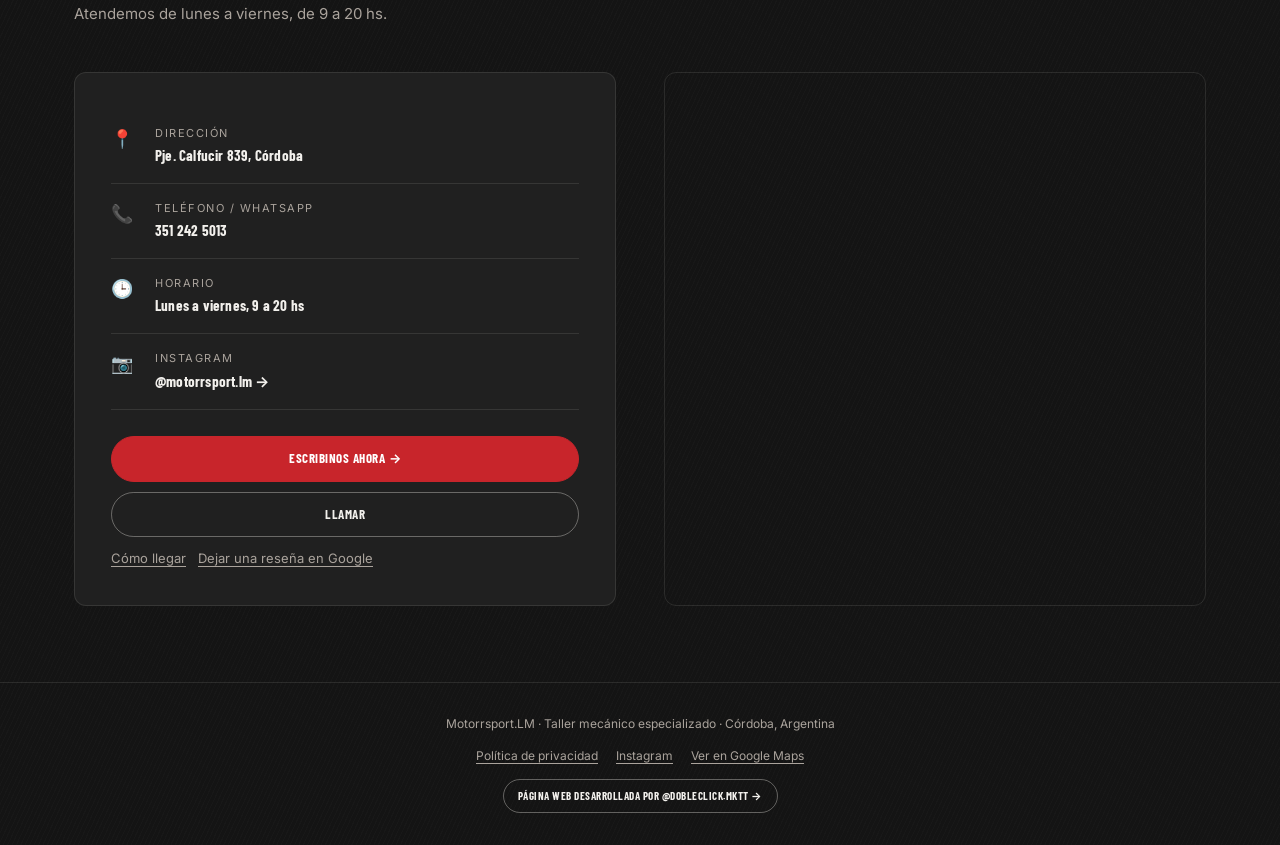
==== commit 4b71cfc8: "Web lista para Google Ads: landings, medición y privacidad Co-Authored-By: Claude Sonnet 5 <noreply@" ====
--- a/index.html
+++ b/index.html
@@ -5,233 +5,31 @@
 <meta name="viewport" content="width=device-width, initial-scale=1.0"/>
 <title>Motorrsport.LM | Taller mecánico especializado en VAG — Córdoba</title>
 <meta name="description" content="Taller mecánico especializado en Volkswagen y Audi en Córdoba. Diagnóstico con scanner multimarca, mecánica general, cajas de cambio, frenos y más. También atendemos otras marcas."/>
+<meta property="og:type" content="website"/>
+<meta property="og:locale" content="es_AR"/>
+<meta property="og:title" content="Motorrsport.LM | Taller mecánico especializado en VAG — Córdoba"/>
+<meta property="og:description" content="Taller mecánico especializado en Volkswagen y Audi en Córdoba. Diagnóstico con scanner multimarca, mecánica general, cajas de cambio, frenos y más. También atendemos otras marcas."/>
+<link rel="icon" type="image/png" href="assets/favicon.png"/>
+<link rel="apple-touch-icon" href="assets/apple-touch-icon.png"/>
 <link rel="preconnect" href="https://fonts.googleapis.com">
 <link rel="preconnect" href="https://fonts.gstatic.com" crossorigin>
 <link href="https://fonts.googleapis.com/css2?family=Barlow+Condensed:wght@600;700;800;900&family=Inter:wght@400;500;600;700&display=swap" rel="stylesheet">
-<style>
-:root{
-  --bg:#141414;
-  --bg2:#1c1c1c;
-  --panel:#202020;
-  --red:#C8252B;
-  --red2:#8f1c21;
-  --ink:#F2F0EC;
-  --muted:#aaa39c;
-  --line:rgba(242,240,236,.1);
-}
-*{margin:0;padding:0;box-sizing:border-box;}
-html{scroll-behavior:smooth;}
-html,body{overflow-x:hidden; max-width:100%;}
-body{
-  background:var(--bg);
-  color:var(--ink);
-  font-family:'Inter',-apple-system,BlinkMacSystemFont,Arial,sans-serif;
-  line-height:1.5;
-}
-h1,h2,h3,
-.nav-links a,
-.eyebrow,
-.btn,
-.svc-title,
-.svc-num,
-.vag-box h3,
-.vag-stat b,
-.sec-head h2,
-.hero-facts .f b,
-.trust-card b,
-.c-v,
-.tag{
-  font-family:'Barlow Condensed','Inter',sans-serif;
-  letter-spacing:.2px;
-}
-img{max-width:100%;display:block;}
-a{color:inherit;}
-.wrap{max-width:1180px;margin:0 auto;padding:0 24px;}
-
-/* textura metálica sutil de fondo */
-.metal-bg{
-  background-image:
-    repeating-linear-gradient(115deg, rgba(255,255,255,.015) 0px, rgba(255,255,255,.015) 1px, transparent 1px, transparent 4px),
-    radial-gradient(ellipse at 20% 0%, rgba(200,37,43,.08), transparent 55%);
-}
-
-/* NAV */
-header{
-  position:sticky; top:0; z-index:50;
-  background:rgba(20,20,20,.92);
-  backdrop-filter:blur(6px);
-  border-bottom:1px solid var(--line);
-}
-nav{display:flex;align-items:center;justify-content:space-between;padding:14px 0;}
-.logo-nav img{height:34px;width:auto;}
-.nav-links{display:flex;gap:28px;font-size:13px;letter-spacing:.5px;text-transform:uppercase;font-weight:600;}
-.nav-links a{opacity:.8;text-decoration:none;transition:opacity .2s;}
-.nav-links a:hover{opacity:1;color:var(--red);}
-.btn{
-  display:inline-flex;align-items:center;gap:8px;
-  background:var(--red); color:#fff; font-weight:700; font-size:13px;
-  letter-spacing:.5px; text-transform:uppercase;
-  padding:12px 24px; border-radius:100px; text-decoration:none;
-  border:1px solid var(--red);
-  transition:background .2s, transform .15s;
-}
-.btn:active{transform:scale(.97);}
-.btn:hover{background:var(--red2);}
-.btn-outline{background:transparent;border:1px solid rgba(242,240,236,.35);color:var(--ink);}
-.btn-outline:hover{border-color:var(--red);color:var(--red);background:transparent;}
-@media (max-width:760px){ .nav-links{display:none;} }
-@media (max-width:480px){
-  .wrap{padding:0 16px;}
-  nav{padding:10px 0;}
-  .logo-nav img{height:26px;}
-  .btn{padding:10px 14px; font-size:11.5px;}
-}
-
-/* HERO */
-.hero{
-  position:relative;
-  padding:88px 0 70px;
-  border-bottom:1px solid var(--line);
-  overflow:hidden;
-}
-.hero::before{
-  content:'';position:absolute;inset:0;
-  background:linear-gradient(180deg, rgba(200,37,43,.12), transparent 60%);
-  pointer-events:none;
-}
-.hero-grid{display:grid;grid-template-columns:1.1fr .9fr;gap:48px;align-items:center;position:relative;z-index:2;}
-.hero-grid > *, .vag-box > *, .contact-grid > *{min-width:0;}
-@media (max-width:860px){ .hero-grid{grid-template-columns:1fr;} }
-.eyebrow{
-  display:inline-block; font-size:11.5px; font-weight:800; letter-spacing:2.5px;
-  text-transform:uppercase; color:var(--red); background:rgba(200,37,43,.12);
-  border:1px solid rgba(200,37,43,.4); padding:6px 14px; border-radius:100px; margin-bottom:22px;
-}
-h1{font-size:clamp(30px,6vw,44px); line-height:1.12; font-weight:900; letter-spacing:-1px; margin-bottom:20px;}
-h1 span{color:var(--red);}
-.hero-desc{font-size:16px; color:var(--muted); max-width:480px; margin-bottom:32px;}
-.hero-cta{display:flex; gap:14px; flex-wrap:wrap; margin-bottom:38px;}
-.hero-facts{display:flex; gap:32px; flex-wrap:wrap; row-gap:18px; border-top:1px solid var(--line); padding-top:24px;}
-.hero-facts .f b{display:block; font-size:22px; font-weight:900;}
-.hero-facts .f span{font-size:12px; color:var(--muted);}
-.hero-photo{
-  border-radius:10px; overflow:hidden; border:1px solid var(--line);
-  box-shadow:0 30px 60px rgba(0,0,0,.45);
-}
-
-/* MARCAS MARQUEE */
-.brands-strip{
-  background:var(--bg2); border-top:1px solid var(--line); border-bottom:1px solid var(--line);
-  padding:22px 0; overflow:hidden; position:relative;
-}
-.brands-strip::before, .brands-strip::after{
-  content:''; position:absolute; top:0; bottom:0; width:90px; z-index:2; pointer-events:none;
-}
-.brands-strip::before{ left:0; background:linear-gradient(90deg, var(--bg2), transparent); }
-.brands-strip::after{ right:0; background:linear-gradient(-90deg, var(--bg2), transparent); }
-.brands-label{
-  text-align:center; font-size:11px; letter-spacing:2px; text-transform:uppercase;
-  color:var(--muted); margin-bottom:16px; font-weight:700;
-}
-.brands-track{display:flex; width:max-content; animation:brandsScroll 28s linear infinite;}
-.brands-track:hover{animation-play-state:paused;}
-.brand-item{
-  display:flex; align-items:center; gap:14px;
-  white-space:nowrap; padding:0 40px;
-}
-.brand-item img{height:30px; width:auto; filter:brightness(0) invert(1); opacity:.6; transition:opacity .2s;}
-.brand-item:hover img{opacity:1;}
-.brand-item .dot{color:var(--red); font-size:10px;}
-@keyframes brandsScroll{ from{transform:translateX(0);} to{transform:translateX(-50%);} }
-
-/* SECTION HEAD */
-.sec{padding:76px 0;}
-.sec-head{max-width:620px; margin-bottom:46px;}
-.sec-head .eyebrow{margin-bottom:14px;}
-.sec-head h2{font-size:32px; font-weight:900; letter-spacing:-.5px; margin-bottom:12px;}
-.sec-head p{color:var(--muted); font-size:15px;}
-.alt{background:var(--bg2);}
-
-/* SERVICIOS */
-.servicios-grid{display:grid; grid-template-columns:repeat(4,1fr); gap:16px;}
-@media (max-width:900px){ .servicios-grid{grid-template-columns:repeat(2,1fr);} }
-@media (max-width:520px){ .servicios-grid{grid-template-columns:1fr;} }
-.svc-card{
-  background:var(--panel); border:1px solid var(--line); border-radius:8px;
-  padding:24px 20px; transition:border-color .2s, transform .2s;
-}
-.svc-card:hover{border-color:var(--red); transform:translateY(-3px);}
-.svc-num{font-size:12px; font-weight:900; color:var(--red); margin-bottom:10px; letter-spacing:1px;}
-.svc-title{font-size:15.5px; font-weight:800; margin-bottom:8px;}
-.svc-desc{font-size:12.8px; color:var(--muted); line-height:1.55;}
-
-/* ESPECIALIZACION */
-.vag-box{
-  display:grid; grid-template-columns:1fr 1fr; gap:48px; align-items:center;
-  background:linear-gradient(135deg, var(--panel), var(--bg2));
-  border:1px solid var(--line); border-radius:14px; padding:46px;
-}
-@media (max-width:860px){ .vag-box{grid-template-columns:1fr; padding:30px;} }
-.vag-box h3{font-size:26px; font-weight:900; margin-bottom:16px;}
-.vag-box p{color:var(--muted); font-size:14.5px; margin-bottom:14px;}
-.tag-row{display:flex; gap:10px; flex-wrap:wrap; margin-top:20px;}
-.tag{
-  font-size:11.5px; font-weight:700; letter-spacing:.5px; text-transform:uppercase;
-  border:1px solid rgba(242,240,236,.25); padding:7px 14px; border-radius:100px; color:var(--muted);
-}
-.vag-stats{display:flex; flex-direction:column; gap:18px;}
-.vag-stat{display:flex; align-items:baseline; gap:14px; border-bottom:1px solid var(--line); padding-bottom:16px;}
-.vag-stat b{font-size:30px; font-weight:900; color:var(--red); min-width:70px;}
-.vag-stat span{font-size:13px; color:var(--muted);}
-
-/* GALERIA */
-.gallery-grid{
-  display:grid; grid-template-columns:repeat(4,1fr); grid-auto-rows:170px; gap:12px;
-}
-.gallery-grid img{width:100%; height:100%; object-fit:cover; border-radius:6px; filter:grayscale(.1) contrast(1.05);}
-.gallery-grid .big{grid-column:span 2; grid-row:span 2;}
-@media (max-width:900px){ .gallery-grid{grid-template-columns:repeat(2,1fr); grid-auto-rows:150px;} .gallery-grid .big{grid-column:span 2; grid-row:span 1;} }
-
-/* CONFIANZA */
-.trust-grid{display:grid; grid-template-columns:repeat(4,1fr); gap:20px;}
-@media (max-width:900px){ .trust-grid{grid-template-columns:repeat(2,1fr);} }
-.trust-card{text-align:center; padding:12px;}
-.trust-ico{font-size:28px; margin-bottom:14px;}
-.trust-card b{display:block; font-size:14.5px; margin-bottom:8px;}
-.trust-card span{font-size:12.5px; color:var(--muted);}
-
-/* CONTACTO */
-.contact-grid{display:grid; grid-template-columns:1fr 1fr; gap:48px;}
-@media (max-width:860px){ .contact-grid{grid-template-columns:1fr;} }
-.contact-card{background:var(--panel); border:1px solid var(--line); border-radius:12px; padding:36px;}
-.c-row{display:flex; gap:16px; padding:16px 0; border-bottom:1px solid var(--line);}
-.c-row:last-child{border-bottom:none;}
-.c-ico{font-size:18px; width:28px;}
-.c-t{font-size:11px; letter-spacing:1.5px; text-transform:uppercase; color:var(--muted); margin-bottom:3px;}
-.c-v{font-size:15px; font-weight:700;}
-.map-frame{border-radius:12px; overflow:hidden; border:1px solid var(--line); min-height:320px;}
-.map-frame iframe{width:100%; height:100%; min-height:320px; border:0; filter:invert(.92) hue-rotate(180deg) contrast(.9);}
-
-footer{border-top:1px solid var(--line); padding:32px 0; text-align:center; font-size:12px; color:var(--muted);}
-.fade-in{opacity:0; transform:translateY(16px); transition:opacity .6s ease, transform .6s ease;}
-.fade-in.show{opacity:1; transform:none;}
-</style>
-</head>
+<link rel="stylesheet" href="assets/style.css"/>
+<script type="application/ld+json">{"@context": "https://schema.org", "@type": "AutoRepair", "name": "Motorrsport.LM", "description": "Taller mecánico especializado en Volkswagen y Audi (grupo VAG) en Córdoba.", "url": "https://ivanuja3.github.io/motorrsport-lm/", "image": "https://ivanuja3.github.io/motorrsport-lm/assets/cartel.jpg", "telephone": "+543512425013", "address": {"@type": "PostalAddress", "streetAddress": "Pje. Calfucir 839", "addressLocality": "Córdoba", "addressRegion": "Córdoba", "addressCountry": "AR"}, "geo": {"@type": "GeoCoordinates", "latitude": -31.4111446, "longitude": -64.2608316}, "openingHoursSpecification": [{"@type": "OpeningHoursSpecification", "dayOfWeek": ["Monday", "Tuesday", "Wednesday", "Thursday", "Friday"], "opens": "09:00", "closes": "20:00"}], "sameAs": ["https://instagram.com/motorrsport.lm", "https://www.google.com/maps/place/Motorsport.LM/@-31.4111446,-64.2608316,733m/data=!4m6!3m5!1s0x94329f00482b2531:0xad314363f4a283ab!8m2!3d-31.4111446!4d-64.2608316!16s%2Fg%2F11xvp2z66q"]}</script></head>
 <body class="metal-bg">
-
 <header>
   <div class="wrap">
     <nav>
-      <div class="logo-nav"><img src="assets/logo-blanco.png" alt="Motorrsport.LM"/></div>
+      <a class="logo-nav" href="index.html"><img src="assets/logo-blanco.png" alt="Motorrsport.LM"/></a>
       <div class="nav-links">
         <a href="#servicios">Servicios</a>
         <a href="#especializacion">Especialización</a>
         <a href="#trabajos">Trabajos</a>
         <a href="#contacto">Contacto</a>
       </div>
-      <div style="display:flex; gap:10px;">
-        <a class="btn btn-outline" href="https://instagram.com/motorrsport.lm" target="_blank" rel="noopener" aria-label="Instagram">IG</a>
-        <a class="btn" href="https://wa.me/5493512425013?text=Hola!%20Quiero%20consultar%20sobre%20mi%20auto" target="_blank" rel="noopener">WhatsApp</a>
+      <div class="nav-right">
+        <a class="btn btn-outline" href="tel:+543512425013" aria-label="Llamar">Llamar</a>
+        <a class="btn" href="https://wa.me/5493512425013?text=Hola%21%20Quiero%20consultar%20sobre%20mi%20auto" target="_blank" rel="noopener">WhatsApp</a>
       </div>
     </nav>
   </div>
@@ -244,8 +42,8 @@
       <h1>Especialistas en <span>Volkswagen y Audi.</span><br/>También atendemos tu auto, sea cual sea.</h1>
       <p class="hero-desc">Diagnóstico con scanner multimarca, mecánica general, cajas de cambio, frenos y mantenimiento preventivo. Trabajamos con la experiencia puntual del grupo VAG y los autos turbo de alta gama.</p>
       <div class="hero-cta">
-        <a class="btn" href="https://wa.me/5493512425013?text=Hola!%20Quiero%20consultar%20sobre%20mi%20auto" target="_blank" rel="noopener">Escribinos por WhatsApp →</a>
-        <a class="btn btn-outline" href="#servicios">Ver servicios</a>
+        <a class="btn" href="https://wa.me/5493512425013?text=Hola%21%20Quiero%20consultar%20sobre%20mi%20auto" target="_blank" rel="noopener">Escribinos por WhatsApp →</a>
+        <a class="btn btn-outline" href="tel:+543512425013">Llamar</a>
       </div>
       <div class="hero-facts">
         <div class="f"><b>VAG</b><span>Especialización VW / Audi</span></div>
@@ -274,11 +72,11 @@
     <div class="servicios-grid">
       <div class="svc-card"><div class="svc-num">01</div><div class="svc-title">Mecánica general</div><div class="svc-desc">Reparación y mantenimiento de motor para cualquier marca y modelo.</div></div>
       <div class="svc-card"><div class="svc-num">02</div><div class="svc-title">Diagnóstico electrónico</div><div class="svc-desc">Scanner de diagnóstico multimarca para encontrar la falla real antes de presupuestar.</div></div>
-      <div class="svc-card"><div class="svc-num">03</div><div class="svc-title">Cajas de cambio</div><div class="svc-desc">Manuales y automáticas, revisión y reparación.</div></div>
+      <a class="svc-card" href="caja-automatica.html"><div class="svc-num">03</div><div class="svc-title">Cajas de cambio</div><div class="svc-desc">Manuales y automáticas, revisión y reparación.</div><span class="svc-more">Ver caja automática →</span></a>
       <div class="svc-card"><div class="svc-num">04</div><div class="svc-title">Distribución y correas</div><div class="svc-desc">Cambio de correa y kit de distribución en tiempo y forma.</div></div>
       <div class="svc-card"><div class="svc-num">05</div><div class="svc-title">Frenos y suspensión</div><div class="svc-desc">Discos, pastillas, amortiguadores y componentes de suspensión.</div></div>
       <div class="svc-card"><div class="svc-num">06</div><div class="svc-title">Potenciación / Chip tuning</div><div class="svc-desc">Ajustes de potencia para autos turbo y de alta gama.</div></div>
-      <div class="svc-card"><div class="svc-num">07</div><div class="svc-title">Mantenimiento preventivo</div><div class="svc-desc">Service completo: aceite, filtros y revisión general.</div></div>
+      <a class="svc-card" href="service-y-mantenimiento.html"><div class="svc-num">07</div><div class="svc-title">Mantenimiento preventivo</div><div class="svc-desc">Service completo: aceite, filtros y revisión general.</div><span class="svc-more">Ver service →</span></a>
       <div class="svc-card"><div class="svc-num">08</div><div class="svc-title">Preparación para VTV</div><div class="svc-desc">Dejamos tu auto listo para pasar la revisión técnica.</div></div>
     </div>
   </div>
@@ -290,7 +88,7 @@
       <div>
         <div class="eyebrow">Nuestro diferencial</div>
         <h3>El fuerte es grupo VAG. El conocimiento, para cualquier turbo de alta gama.</h3>
-        <p>Nos especializamos en Volkswagen y Audi: más de la mitad de los autos que entran al taller son de esta marca. Esa experiencia puntual se traduce en diagnósticos más rápidos y precisos.</p>
+        <p>Nos especializamos en Volkswagen y Audi: es la gama con la que más trabajamos. Esa experiencia puntual se traduce en diagnósticos más rápidos y precisos.</p>
         <p>Pero no hace falta que tengas un VAG para traer tu auto. También atendemos autos turbo y de alta gama de otras marcas, con el mismo scanner y las mismas herramientas.</p>
         <div class="tag-row">
           <span class="tag">Volkswagen</span>
@@ -299,11 +97,12 @@
           <span class="tag">Alta gama</span>
           <span class="tag">Atendemos todas las marcas</span>
         </div>
+        <div class="hero-cta" style="margin:24px 0 0;"><a class="btn btn-outline" href="especialista-vag.html">Más sobre el grupo VAG →</a></div>
       </div>
       <div class="vag-stats">
-        <div class="vag-stat"><b>+50%</b><span>de los autos que atendemos son del grupo VAG (Volkswagen y Audi).</span></div>
+        <div class="vag-stat"><b>+5</b><span>años trabajando con la misma gama de vehículos.</span></div>
         <div class="vag-stat"><b>1</b><span>elevador propio, con espacio para 3 autos más trabajando en simultáneo.</span></div>
-        <div class="vag-stat"><b>633+</b><span>seguidores en Instagram siguiendo los trabajos reales del taller.</span></div>
+        <div class="vag-stat"><b>Ya</b><span>respondemos por WhatsApp apenas escribís.</span></div>
       </div>
     </div>
   </div>
@@ -319,7 +118,7 @@
         <div class="eyebrow">Quién hace el trabajo</div>
         <h3>Lucas Monzo, al frente de cada auto que entra.</h3>
         <p>Dueño y mecánico del taller. Cada trabajo pasa por sus manos, desde el diagnóstico hasta la entrega, con ayuda ocasional cuando el volumen lo requiere.</p>
-        <p>Más de un año especializándose en el grupo VAG, con el objetivo de que cada cliente entienda qué tiene su auto y qué se le hizo, sin vueltas.</p>
+        <p>Más de cinco años trabajando con la misma gama de vehículos del grupo VAG, con el objetivo de que cada cliente entienda qué tiene su auto y qué se le hizo, sin vueltas.</p>
       </div>
     </div>
   </div>
@@ -333,19 +132,19 @@
       <p>Algunos de los autos que pasaron por Motorrsport.LM. Nada de bancos de imágenes.</p>
     </div>
     <div class="gallery-grid">
-      <img class="big" src="assets/gallery/motor-vag-reconstruido.jpg" alt="Motor VAG reconstruido"/>
-      <img src="assets/gallery/bmw-1-negro.jpg" alt="BMW Serie 1 en el taller"/>
-      <img src="assets/gallery/audi-a3-elevador.jpg" alt="Audi A3 en el elevador"/>
-      <img src="assets/gallery/interior-gti.jpg" alt="Interior de un GTI"/>
-      <img src="assets/gallery/audi-a3-freno-detalle.jpg" alt="Detalle de freno Audi A3"/>
-      <img src="assets/gallery/vento-inyectores.jpg" alt="Inyectores de un Vento"/>
-      <img src="assets/gallery/bmw-1-plata.jpg" alt="BMW Serie 1 plateado"/>
-      <img src="assets/gallery/peugeot-208-elevador.jpg" alt="Peugeot 208 en el elevador"/>
-      <img src="assets/gallery/peugeot-208-aceite.jpg" alt="Service de aceite Peugeot 208"/>
-      <img src="assets/gallery/suv-comun.jpg" alt="SUV en el taller"/>
-      <img src="assets/gallery/sedan-vag-elevador.jpg" alt="Sedán VAG en el elevador"/>
-      <img src="assets/gallery/focus-comun.jpg" alt="Ford Focus en el taller"/>
-      <img src="assets/gallery/vw-cc-elevador.jpg" alt="Volkswagen CC en el elevador"/>
+      <img class="big" src="assets/gallery/motor-vag-reconstruido.jpg" alt="Motor VAG reconstruido" loading="lazy"/>
+      <img src="assets/gallery/bmw-1-negro.jpg" alt="BMW Serie 1 en el taller" loading="lazy"/>
+      <img src="assets/gallery/audi-a3-elevador.jpg" alt="Audi A3 en el elevador" loading="lazy"/>
+      <img src="assets/gallery/interior-gti.jpg" alt="Interior de un GTI" loading="lazy"/>
+      <img src="assets/gallery/audi-a3-freno-detalle.jpg" alt="Detalle de freno Audi A3" loading="lazy"/>
+      <img src="assets/gallery/vento-inyectores.jpg" alt="Inyectores de un Vento" loading="lazy"/>
+      <img src="assets/gallery/bmw-1-plata.jpg" alt="BMW Serie 1 plateado" loading="lazy"/>
+      <img src="assets/gallery/peugeot-208-elevador.jpg" alt="Peugeot 208 en el elevador" loading="lazy"/>
+      <img src="assets/gallery/peugeot-208-aceite.jpg" alt="Service de aceite Peugeot 208" loading="lazy"/>
+      <img src="assets/gallery/suv-comun.jpg" alt="SUV en el taller" loading="lazy"/>
+      <img src="assets/gallery/sedan-vag-elevador.jpg" alt="Sedán VAG en el elevador" loading="lazy"/>
+      <img src="assets/gallery/focus-comun.jpg" alt="Ford Focus en el taller" loading="lazy"/>
+      <img src="assets/gallery/vw-cc-elevador.jpg" alt="Volkswagen CC en el elevador" loading="lazy"/>
     </div>
   </div>
 </section>
@@ -362,6 +161,7 @@
       <div class="trust-card"><div class="trust-ico">🏎️</div><b>Especialistas VAG</b><span>Conocimiento puntual en Volkswagen y Audi.</span></div>
       <div class="trust-card"><div class="trust-ico">🤝</div><b>Derivados por otros talleres</b><span>Mecánicos de la zona nos derivan trabajos puntuales.</span></div>
     </div>
+    <div class="link-row" style="justify-content:center;margin-top:26px;"><a href="https://www.google.com/maps/place/Motorsport.LM/@-31.4111446,-64.2608316,733m/data=!4m6!3m5!1s0x94329f00482b2531:0xad314363f4a283ab!8m2!3d-31.4111446!4d-64.2608316!16s%2Fg%2F11xvp2z66q" target="_blank" rel="noopener">Ver reseñas en Google Maps</a></div>
   </div>
 </section>
 
@@ -374,16 +174,18 @@
     </div>
     <div class="contact-grid">
       <div class="contact-card">
-        <div class="c-row"><div class="c-ico">📍</div><div><div class="c-t">Dirección</div><div class="c-v">Pje. Calfucir 839, Córdoba</div></div></div>
-        <div class="c-row"><div class="c-ico">📞</div><div><div class="c-t">Teléfono / WhatsApp</div><div class="c-v">351 242 5013</div></div></div>
+        <div class="c-row"><div class="c-ico">📍</div><div><div class="c-t">Dirección</div><div class="c-v"><a href="https://www.google.com/maps/place/Motorsport.LM/@-31.4111446,-64.2608316,733m/data=!4m6!3m5!1s0x94329f00482b2531:0xad314363f4a283ab!8m2!3d-31.4111446!4d-64.2608316!16s%2Fg%2F11xvp2z66q" target="_blank" rel="noopener">Pje. Calfucir 839, Córdoba</a></div></div></div>
+        <div class="c-row"><div class="c-ico">📞</div><div><div class="c-t">Teléfono / WhatsApp</div><div class="c-v"><a href="tel:+543512425013">351 242 5013</a></div></div></div>
         <div class="c-row"><div class="c-ico">🕒</div><div><div class="c-t">Horario</div><div class="c-v">Lunes a viernes, 9 a 20 hs</div></div></div>
         <div class="c-row"><div class="c-ico">📷</div><div><div class="c-t">Instagram</div><a class="c-v" href="https://instagram.com/motorrsport.lm" target="_blank" rel="noopener" style="text-decoration:none;">@motorrsport.lm →</a></div></div>
-        <div style="margin-top:26px;">
-          <a class="btn" style="width:100%;justify-content:center;" href="https://wa.me/5493512425013?text=Hola!%20Quiero%20consultar%20sobre%20mi%20auto" target="_blank" rel="noopener">Escribinos ahora →</a>
+        <div style="margin-top:26px;display:grid;gap:10px;">
+          <a class="btn" style="width:100%;justify-content:center;" href="https://wa.me/5493512425013?text=Hola%21%20Quiero%20consultar%20sobre%20mi%20auto" target="_blank" rel="noopener">Escribinos ahora →</a>
+          <a class="btn btn-outline" style="width:100%;justify-content:center;" href="tel:+543512425013">Llamar</a>
         </div>
+        <div class="link-row"><a href="https://www.google.com/maps/place/Motorsport.LM/@-31.4111446,-64.2608316,733m/data=!4m6!3m5!1s0x94329f00482b2531:0xad314363f4a283ab!8m2!3d-31.4111446!4d-64.2608316!16s%2Fg%2F11xvp2z66q" target="_blank" rel="noopener">Cómo llegar</a><a href="https://www.google.com/maps/place/Motorsport.LM/@-31.4111446,-64.2608316,733m/data=!4m6!3m5!1s0x94329f00482b2531:0xad314363f4a283ab!8m2!3d-31.4111446!4d-64.2608316!16s%2Fg%2F11xvp2z66q" target="_blank" rel="noopener">Dejar una reseña en Google</a></div>
       </div>
       <div class="map-frame">
-        <iframe src="https://www.google.com/maps?q=Pasaje+Calfucir+839,+Cordoba,+Argentina&output=embed" loading="lazy" referrerpolicy="no-referrer-when-downgrade"></iframe>
+        <iframe title="Mapa de Motorrsport.LM" src="https://www.google.com/maps?q=Pasaje+Calfucir+839,+Cordoba,+Argentina&output=embed" loading="lazy" referrerpolicy="no-referrer-when-downgrade"></iframe>
       </div>
     </div>
   </div>
@@ -392,28 +194,20 @@
 <footer>
   <div class="wrap">
     Motorrsport.LM · Taller mecánico especializado · Córdoba, Argentina
+    <div class="f-links">
+      <a href="privacidad.html">Política de privacidad</a>
+      <a href="https://instagram.com/motorrsport.lm" target="_blank" rel="noopener">Instagram</a>
+      <a href="https://www.google.com/maps/place/Motorsport.LM/@-31.4111446,-64.2608316,733m/data=!4m6!3m5!1s0x94329f00482b2531:0xad314363f4a283ab!8m2!3d-31.4111446!4d-64.2608316!16s%2Fg%2F11xvp2z66q" target="_blank" rel="noopener">Ver en Google Maps</a>
+    </div>
     <div style="margin-top:14px;">
       <a class="btn btn-outline" style="font-size:11px;padding:8px 14px;" href="https://instagram.com/dobleclick.mktt" target="_blank" rel="noopener">Página web desarrollada por @dobleclick.mktt →</a>
     </div>
   </div>
 </footer>
-
-<script>
-  const BRANDS = [
-    {name:'Volkswagen', file:'volkswagen'}, {name:'Audi', file:'audi'}, {name:'BMW', file:'bmw'},
-    {name:'Toyota', file:'toyota'}, {name:'Peugeot', file:'peugeot'}, {name:'Ford', file:'ford'},
-    {name:'Chevrolet', file:'chevrolet'}, {name:'Fiat', file:'fiat'}, {name:'Renault', file:'renault'},
-    {name:'Nissan', file:'nissan'}, {name:'Honda', file:'honda'}, {name:'Citroën', file:'citroen'}
-  ];
-  const track = document.getElementById('brandsTrack');
-  const list = [...BRANDS, ...BRANDS]; // duplicado para loop continuo
-  track.innerHTML = list.map(b => `<span class="brand-item"><img src="assets/brands/${b.file}.svg" alt="${b.name}" loading="lazy"></span>`).join('');
-
-  const io = new IntersectionObserver((entries)=>{
-    entries.forEach(e=>{ if(e.isIntersecting){ e.target.classList.add('show'); } });
-  },{threshold:.12});
-  document.querySelectorAll('.sec, .hero-grid').forEach(el=>{ el.classList.add('fade-in'); io.observe(el); });
-</script>
-
+<div class="mbar">
+  <a class="btn btn-ghost" href="tel:+543512425013">Llamar</a>
+  <a class="btn" href="https://wa.me/5493512425013?text=Hola%21%20Quiero%20consultar%20sobre%20mi%20auto" target="_blank" rel="noopener">WhatsApp</a>
+</div>
+<script src="assets/site.js"></script>
 </body>
 </html>
--- a/assets/style.css
+++ b/assets/style.css
@@ -0,0 +1,268 @@
+:root{
+  --bg:#141414;
+  --bg2:#1c1c1c;
+  --panel:#202020;
+  --red:#C8252B;
+  --red2:#8f1c21;
+  --ink:#F2F0EC;
+  --muted:#aaa39c;
+  --line:rgba(242,240,236,.1);
+}
+*{margin:0;padding:0;box-sizing:border-box;}
+html{scroll-behavior:smooth;}
+html,body{overflow-x:hidden; max-width:100%;}
+body{
+  background:var(--bg);
+  color:var(--ink);
+  font-family:'Inter',-apple-system,BlinkMacSystemFont,Arial,sans-serif;
+  line-height:1.5;
+}
+h1,h2,h3,
+.nav-links a,
+.eyebrow,
+.btn,
+.svc-title,
+.svc-num,
+.vag-box h3,
+.vag-stat b,
+.sec-head h2,
+.hero-facts .f b,
+.trust-card b,
+.c-v,
+.tag{
+  font-family:'Barlow Condensed','Inter',sans-serif;
+  letter-spacing:.2px;
+}
+img{max-width:100%;display:block;}
+a{color:inherit;}
+.wrap{max-width:1180px;margin:0 auto;padding:0 24px;}
+
+/* textura metálica sutil de fondo */
+.metal-bg{
+  background-image:
+    repeating-linear-gradient(115deg, rgba(255,255,255,.015) 0px, rgba(255,255,255,.015) 1px, transparent 1px, transparent 4px),
+    radial-gradient(ellipse at 20% 0%, rgba(200,37,43,.08), transparent 55%);
+}
+
+/* NAV */
+header{
+  position:sticky; top:0; z-index:50;
+  background:rgba(20,20,20,.92);
+  backdrop-filter:blur(6px);
+  border-bottom:1px solid var(--line);
+}
+nav{display:flex;align-items:center;justify-content:space-between;padding:14px 0;}
+.logo-nav img{height:34px;width:auto;}
+.nav-links{display:flex;gap:28px;font-size:13px;letter-spacing:.5px;text-transform:uppercase;font-weight:600;}
+.nav-links a{opacity:.8;text-decoration:none;transition:opacity .2s;}
+.nav-links a:hover{opacity:1;color:var(--red);}
+.btn{
+  display:inline-flex;align-items:center;gap:8px;
+  background:var(--red); color:#fff; font-weight:700; font-size:13px;
+  letter-spacing:.5px; text-transform:uppercase;
+  padding:12px 24px; border-radius:100px; text-decoration:none;
+  border:1px solid var(--red);
+  transition:background .2s, transform .15s;
+}
+.btn:active{transform:scale(.97);}
+.btn:hover{background:var(--red2);}
+.btn-outline{background:transparent;border:1px solid rgba(242,240,236,.35);color:var(--ink);}
+.btn-outline:hover{border-color:var(--red);color:var(--red);background:transparent;}
+@media (max-width:760px){ .nav-links{display:none;} }
+@media (max-width:480px){
+  .wrap{padding:0 16px;}
+  nav{padding:10px 0;}
+  .logo-nav img{height:26px;}
+  .btn{padding:10px 14px; font-size:11.5px;}
+}
+
+/* HERO */
+.hero{
+  position:relative;
+  padding:88px 0 70px;
+  border-bottom:1px solid var(--line);
+  overflow:hidden;
+}
+.hero::before{
+  content:'';position:absolute;inset:0;
+  background:linear-gradient(180deg, rgba(200,37,43,.12), transparent 60%);
+  pointer-events:none;
+}
+.hero-grid{display:grid;grid-template-columns:1.1fr .9fr;gap:48px;align-items:center;position:relative;z-index:2;}
+.hero-grid > *, .vag-box > *, .contact-grid > *{min-width:0;}
+@media (max-width:860px){ .hero-grid{grid-template-columns:1fr;} }
+.eyebrow{
+  display:inline-block; font-size:11.5px; font-weight:800; letter-spacing:2.5px;
+  text-transform:uppercase; color:var(--red); background:rgba(200,37,43,.12);
+  border:1px solid rgba(200,37,43,.4); padding:6px 14px; border-radius:100px; margin-bottom:22px;
+}
+h1{font-size:clamp(30px,6vw,44px); line-height:1.12; font-weight:900; letter-spacing:-1px; margin-bottom:20px;}
+h1 span{color:var(--red);}
+.hero-desc{font-size:16px; color:var(--muted); max-width:480px; margin-bottom:32px;}
+.hero-cta{display:flex; gap:14px; flex-wrap:wrap; margin-bottom:38px;}
+.hero-facts{display:flex; gap:32px; flex-wrap:wrap; row-gap:18px; border-top:1px solid var(--line); padding-top:24px;}
+.hero-facts .f b{display:block; font-size:22px; font-weight:900;}
+.hero-facts .f span{font-size:12px; color:var(--muted);}
+.hero-photo{
+  border-radius:10px; overflow:hidden; border:1px solid var(--line);
+  box-shadow:0 30px 60px rgba(0,0,0,.45);
+}
+
+/* MARCAS MARQUEE */
+.brands-strip{
+  background:var(--bg2); border-top:1px solid var(--line); border-bottom:1px solid var(--line);
+  padding:22px 0; overflow:hidden; position:relative;
+}
+.brands-strip::before, .brands-strip::after{
+  content:''; position:absolute; top:0; bottom:0; width:90px; z-index:2; pointer-events:none;
+}
+.brands-strip::before{ left:0; background:linear-gradient(90deg, var(--bg2), transparent); }
+.brands-strip::after{ right:0; background:linear-gradient(-90deg, var(--bg2), transparent); }
+.brands-label{
+  text-align:center; font-size:11px; letter-spacing:2px; text-transform:uppercase;
+  color:var(--muted); margin-bottom:16px; font-weight:700;
+}
+.brands-track{display:flex; width:max-content; animation:brandsScroll 28s linear infinite;}
+.brands-track:hover{animation-play-state:paused;}
+.brand-item{
+  display:flex; align-items:center; gap:14px;
+  white-space:nowrap; padding:0 40px;
+}
+.brand-item img{height:30px; width:auto; filter:brightness(0) invert(1); opacity:.6; transition:opacity .2s;}
+.brand-item:hover img{opacity:1;}
+.brand-item .dot{color:var(--red); font-size:10px;}
+@keyframes brandsScroll{ from{transform:translateX(0);} to{transform:translateX(-50%);} }
+
+/* SECTION HEAD */
+.sec{padding:76px 0;}
+.sec-head{max-width:620px; margin-bottom:46px;}
+.sec-head .eyebrow{margin-bottom:14px;}
+.sec-head h2{font-size:32px; font-weight:900; letter-spacing:-.5px; margin-bottom:12px;}
+.sec-head p{color:var(--muted); font-size:15px;}
+.alt{background:var(--bg2);}
+
+/* SERVICIOS */
+.servicios-grid{display:grid; grid-template-columns:repeat(4,1fr); gap:16px;}
+@media (max-width:900px){ .servicios-grid{grid-template-columns:repeat(2,1fr);} }
+@media (max-width:520px){ .servicios-grid{grid-template-columns:1fr;} }
+.svc-card{
+  background:var(--panel); border:1px solid var(--line); border-radius:8px;
+  padding:24px 20px; transition:border-color .2s, transform .2s;
+}
+.svc-card:hover{border-color:var(--red); transform:translateY(-3px);}
+.svc-num{font-size:12px; font-weight:900; color:var(--red); margin-bottom:10px; letter-spacing:1px;}
+.svc-title{font-size:15.5px; font-weight:800; margin-bottom:8px;}
+.svc-desc{font-size:12.8px; color:var(--muted); line-height:1.55;}
+
+/* ESPECIALIZACION */
+.vag-box{
+  display:grid; grid-template-columns:1fr 1fr; gap:48px; align-items:center;
+  background:linear-gradient(135deg, var(--panel), var(--bg2));
+  border:1px solid var(--line); border-radius:14px; padding:46px;
+}
+@media (max-width:860px){ .vag-box{grid-template-columns:1fr; padding:30px;} }
+.vag-box h3{font-size:26px; font-weight:900; margin-bottom:16px;}
+.vag-box p{color:var(--muted); font-size:14.5px; margin-bottom:14px;}
+.tag-row{display:flex; gap:10px; flex-wrap:wrap; margin-top:20px;}
+.tag{
+  font-size:11.5px; font-weight:700; letter-spacing:.5px; text-transform:uppercase;
+  border:1px solid rgba(242,240,236,.25); padding:7px 14px; border-radius:100px; color:var(--muted);
+}
+.vag-stats{display:flex; flex-direction:column; gap:18px;}
+.vag-stat{display:flex; align-items:baseline; gap:14px; border-bottom:1px solid var(--line); padding-bottom:16px;}
+.vag-stat b{font-size:30px; font-weight:900; color:var(--red); min-width:70px;}
+.vag-stat span{font-size:13px; color:var(--muted);}
+
+/* GALERIA */
+.gallery-grid{
+  display:grid; grid-template-columns:repeat(4,1fr); grid-auto-rows:170px; gap:12px;
+}
+.gallery-grid img{width:100%; height:100%; object-fit:cover; border-radius:6px; filter:grayscale(.1) contrast(1.05);}
+.gallery-grid .big{grid-column:span 2; grid-row:span 2;}
+@media (max-width:900px){ .gallery-grid{grid-template-columns:repeat(2,1fr); grid-auto-rows:150px;} .gallery-grid .big{grid-column:span 2; grid-row:span 1;} }
+
+/* CONFIANZA */
+.trust-grid{display:grid; grid-template-columns:repeat(4,1fr); gap:20px;}
+@media (max-width:900px){ .trust-grid{grid-template-columns:repeat(2,1fr);} }
+.trust-card{text-align:center; padding:12px;}
+.trust-ico{font-size:28px; margin-bottom:14px;}
+.trust-card b{display:block; font-size:14.5px; margin-bottom:8px;}
+.trust-card span{font-size:12.5px; color:var(--muted);}
+
+/* CONTACTO */
+.contact-grid{display:grid; grid-template-columns:1fr 1fr; gap:48px;}
+@media (max-width:860px){ .contact-grid{grid-template-columns:1fr;} }
+.contact-card{background:var(--panel); border:1px solid var(--line); border-radius:12px; padding:36px;}
+.c-row{display:flex; gap:16px; padding:16px 0; border-bottom:1px solid var(--line);}
+.c-row:last-child{border-bottom:none;}
+.c-ico{font-size:18px; width:28px;}
+.c-t{font-size:11px; letter-spacing:1.5px; text-transform:uppercase; color:var(--muted); margin-bottom:3px;}
+.c-v{font-size:15px; font-weight:700;}
+.map-frame{border-radius:12px; overflow:hidden; border:1px solid var(--line); min-height:320px;}
+.map-frame iframe{width:100%; height:100%; min-height:320px; border:0; filter:invert(.92) hue-rotate(180deg) contrast(.9);}
+
+footer{border-top:1px solid var(--line); padding:32px 0; text-align:center; font-size:12px; color:var(--muted);}
+.fade-in{opacity:0; transform:translateY(16px); transition:opacity .6s ease, transform .6s ease;}
+.fade-in.show{opacity:1; transform:none;}
+
+/* ---- v2: ads-ready additions ---- */
+a.svc-card{display:block;text-decoration:none;color:inherit;}
+a.svc-card .svc-more{display:inline-block;margin-top:12px;font-size:11.5px;font-weight:800;letter-spacing:1px;text-transform:uppercase;color:var(--red);font-family:'Barlow Condensed','Inter',sans-serif;}
+.btn-ghost{background:transparent;border:1px solid rgba(242,240,236,.35);color:var(--ink);}
+.btn-ghost:hover{border-color:var(--red);color:var(--red);background:transparent;}
+.nav-right{display:flex;gap:10px;align-items:center;}
+.c-v a{color:inherit;text-decoration:none;}
+.c-v a:hover{color:var(--red);}
+.link-row{display:flex;gap:12px;flex-wrap:wrap;margin-top:12px;}
+.link-row a{font-size:13px;color:var(--muted);text-decoration:underline;text-underline-offset:3px;}
+.link-row a:hover{color:var(--red);}
+footer .f-links{margin-top:14px;display:flex;gap:18px;justify-content:center;flex-wrap:wrap;}
+footer .f-links a{color:var(--muted);text-decoration:underline;text-underline-offset:3px;font-size:12px;}
+footer .f-links a:hover{color:var(--red);}
+
+/* barra fija en celular */
+.mbar{display:none;}
+@media (max-width:760px){
+  .mbar{display:grid;grid-template-columns:1fr 1.4fr;gap:8px;position:fixed;left:0;right:0;bottom:0;z-index:60;padding:10px 12px calc(10px + env(safe-area-inset-bottom));background:rgba(20,20,20,.96);backdrop-filter:blur(8px);border-top:1px solid var(--line);}
+  .mbar .btn{justify-content:center;padding:13px 10px;font-size:13px;}
+  body{padding-bottom:76px;}
+}
+
+/* landing por servicio */
+.lp-hero{position:relative;padding:72px 0 56px;border-bottom:1px solid var(--line);overflow:hidden;}
+.lp-hero::before{content:'';position:absolute;inset:0;background:linear-gradient(180deg,rgba(200,37,43,.12),transparent 60%);pointer-events:none;}
+.crumbs{font-size:12px;color:var(--muted);margin-bottom:18px;position:relative;z-index:2;}
+.crumbs a{color:var(--muted);text-decoration:none;}.crumbs a:hover{color:var(--red);}
+.lp-lead{font-size:16.5px;color:var(--muted);max-width:560px;margin-bottom:30px;}
+.check-list{list-style:none;display:grid;gap:12px;margin-top:6px;}
+.check-list li{position:relative;padding-left:30px;color:var(--ink);font-size:15px;}
+.check-list li::before{content:'';position:absolute;left:0;top:7px;width:14px;height:8px;border-left:3px solid var(--red);border-bottom:3px solid var(--red);transform:rotate(-45deg);}
+.steps{display:grid;grid-template-columns:repeat(4,1fr);gap:16px;counter-reset:st;}
+@media (max-width:900px){.steps{grid-template-columns:repeat(2,1fr);}}
+@media (max-width:520px){.steps{grid-template-columns:1fr;}}
+.step{background:var(--panel);border:1px solid var(--line);border-radius:8px;padding:22px 20px;counter-increment:st;}
+.step::before{content:'0' counter(st);display:block;font-family:'Barlow Condensed',sans-serif;font-weight:900;font-size:13px;letter-spacing:1px;color:var(--red);margin-bottom:10px;}
+.step b{display:block;font-family:'Barlow Condensed',sans-serif;font-size:17px;font-weight:800;margin-bottom:6px;}
+.step span{font-size:13px;color:var(--muted);}
+.faq{max-width:820px;}
+.faq details{border-bottom:1px solid var(--line);padding:18px 0;}
+.faq summary{cursor:pointer;font-family:'Barlow Condensed',sans-serif;font-weight:800;font-size:19px;list-style:none;display:flex;justify-content:space-between;gap:16px;}
+.faq summary::after{content:'+';color:var(--red);font-size:24px;line-height:1;}
+.faq details[open] summary::after{content:'\2212';}
+.faq summary::-webkit-details-marker{display:none;}
+.faq p{color:var(--muted);font-size:14.5px;margin-top:12px;max-width:700px;}
+.cta-band{background:linear-gradient(135deg,var(--red2),var(--red));border-radius:14px;padding:42px;display:flex;justify-content:space-between;align-items:center;gap:24px;flex-wrap:wrap;}
+.cta-band h2{font-family:'Barlow Condensed',sans-serif;font-weight:900;font-size:30px;letter-spacing:-.3px;max-width:520px;line-height:1.1;}
+.cta-band .btn{background:#fff;color:#141414;border-color:#fff;}
+.cta-band .btn:hover{background:#f2f0ec;}
+.cta-band .btn-ghost{background:transparent;color:#fff;border-color:rgba(255,255,255,.7);}
+.cta-band .btn-ghost:hover{background:rgba(255,255,255,.12);color:#fff;border-color:#fff;}
+.cta-btns{display:flex;gap:12px;flex-wrap:wrap;}
+.two-col{display:grid;grid-template-columns:1.05fr .95fr;gap:48px;align-items:center;}
+.two-col>*{min-width:0;}
+@media (max-width:860px){.two-col{grid-template-columns:1fr;}}
+.prose{max-width:760px;}
+.prose h2{font-family:'Barlow Condensed',sans-serif;font-size:24px;font-weight:900;margin:34px 0 10px;}
+.prose p,.prose li{color:var(--muted);font-size:15px;margin-bottom:10px;}
+.prose ul{padding-left:20px;}
+.prose a{color:var(--ink);}
